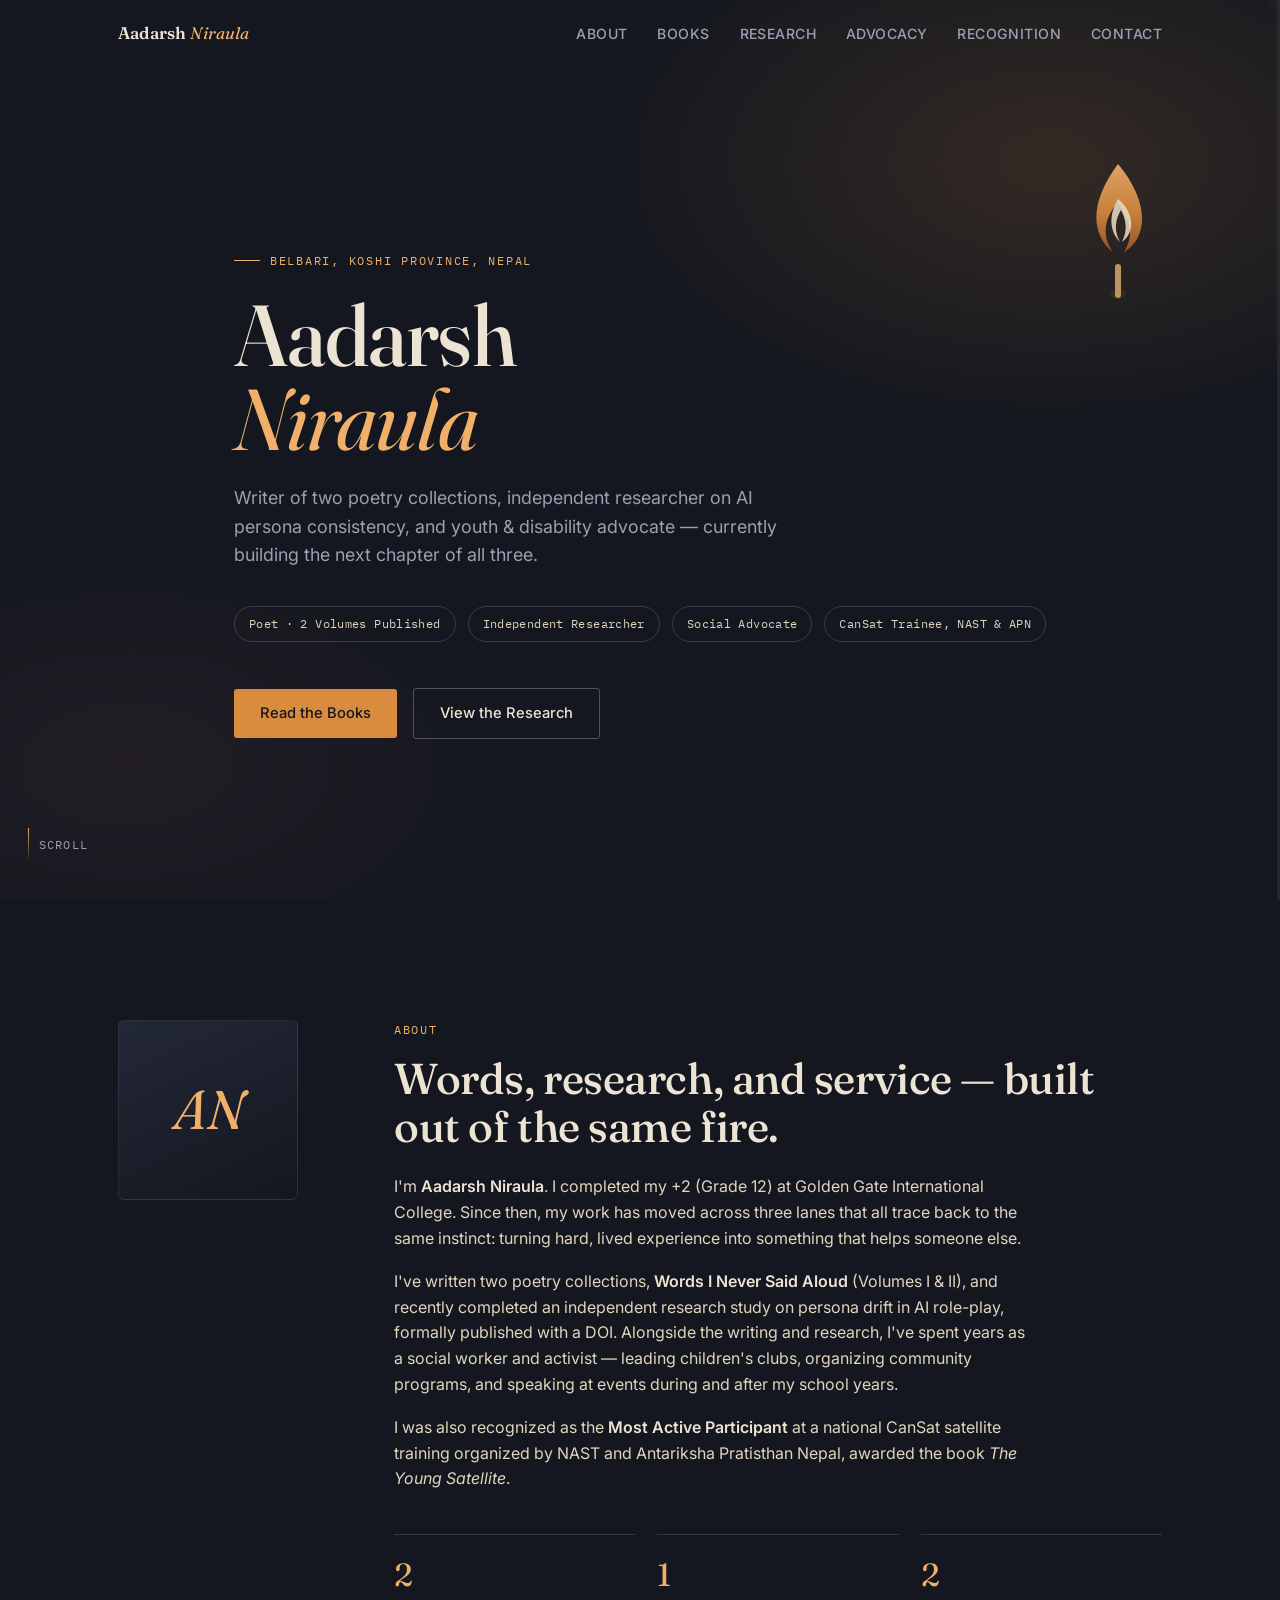
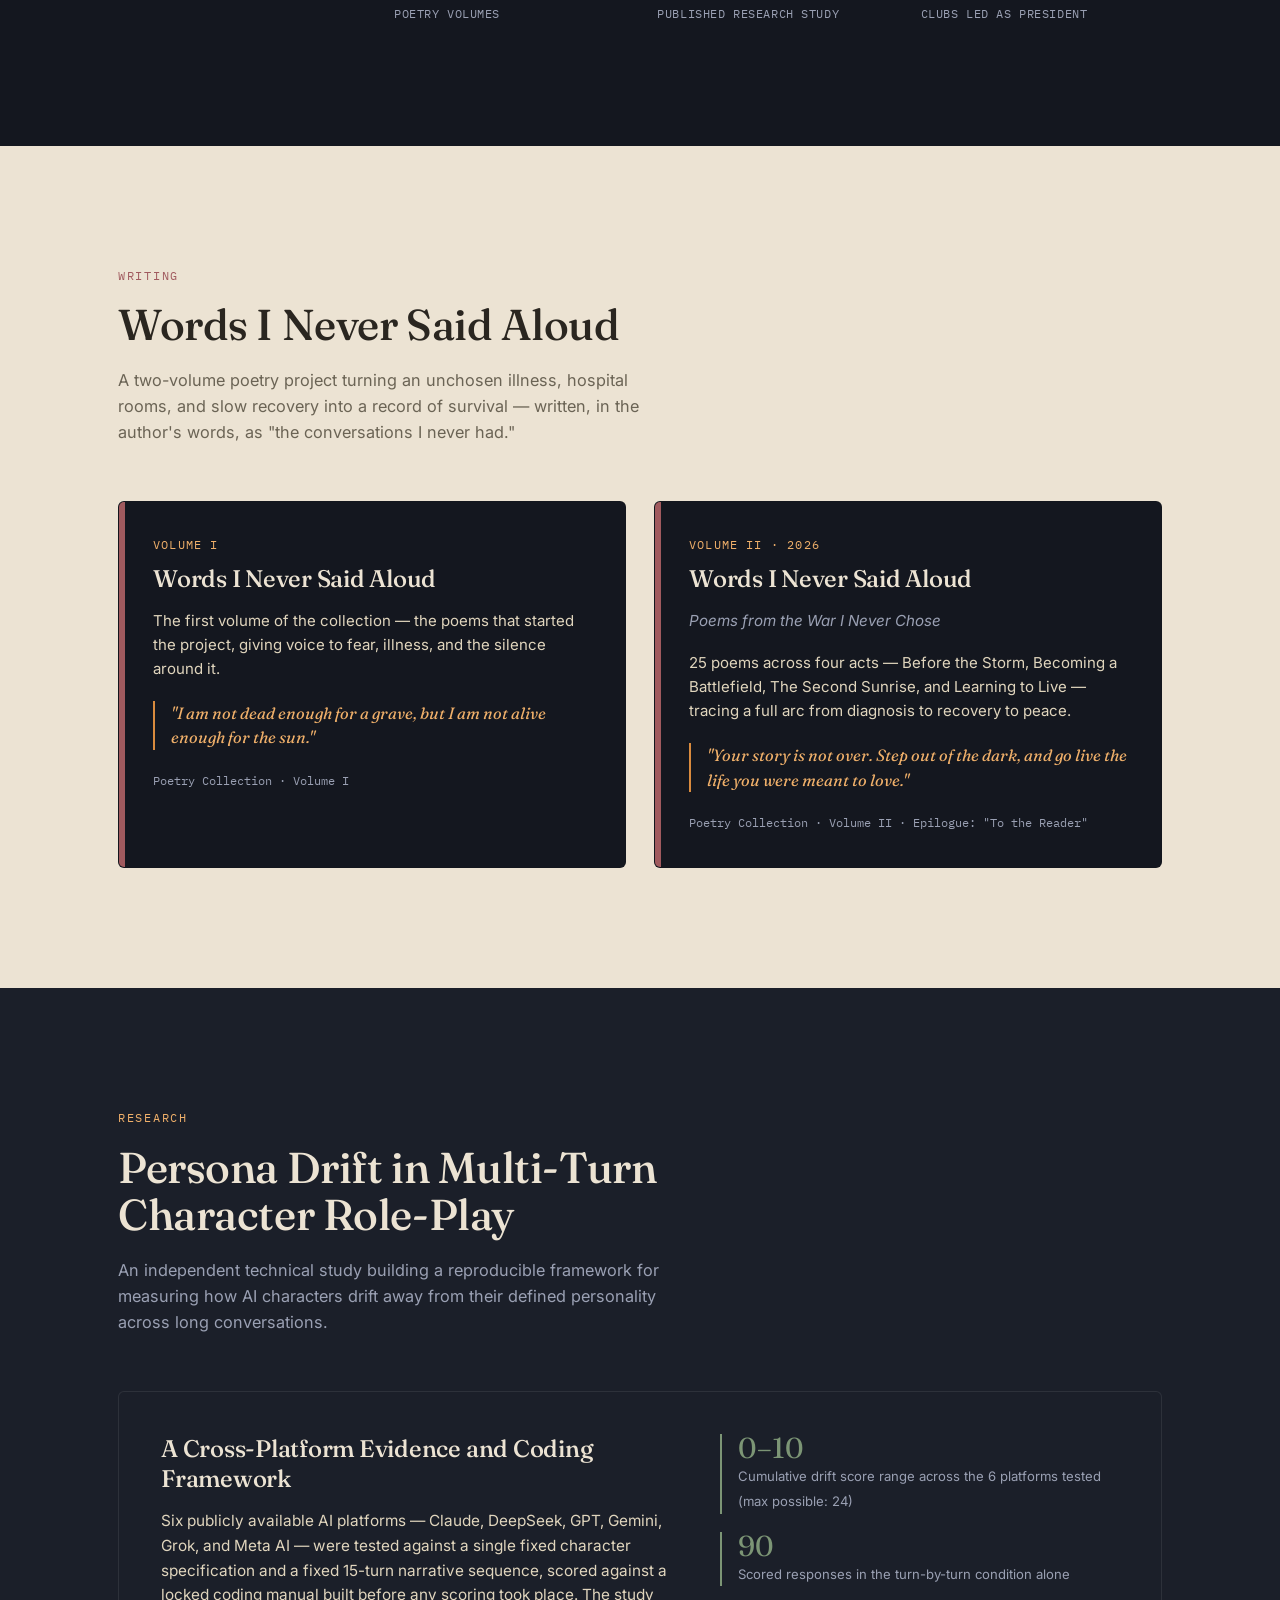
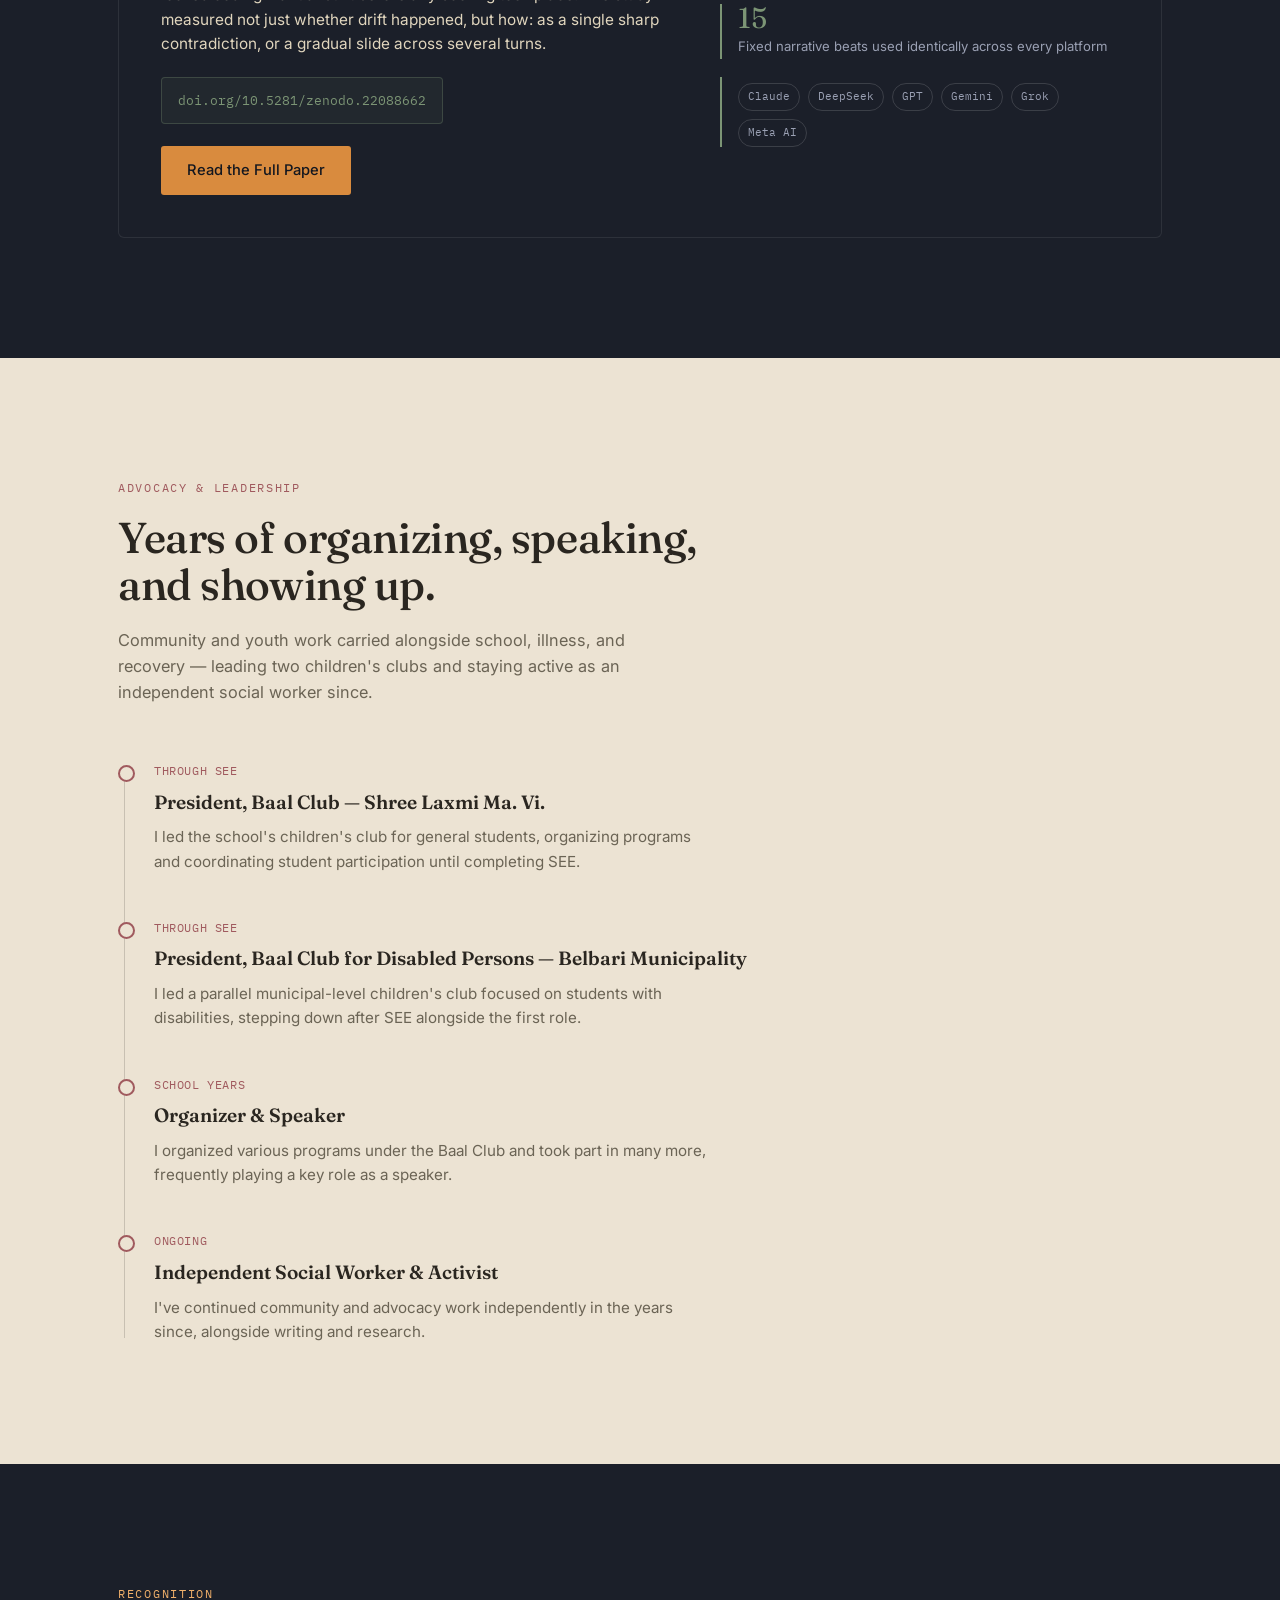
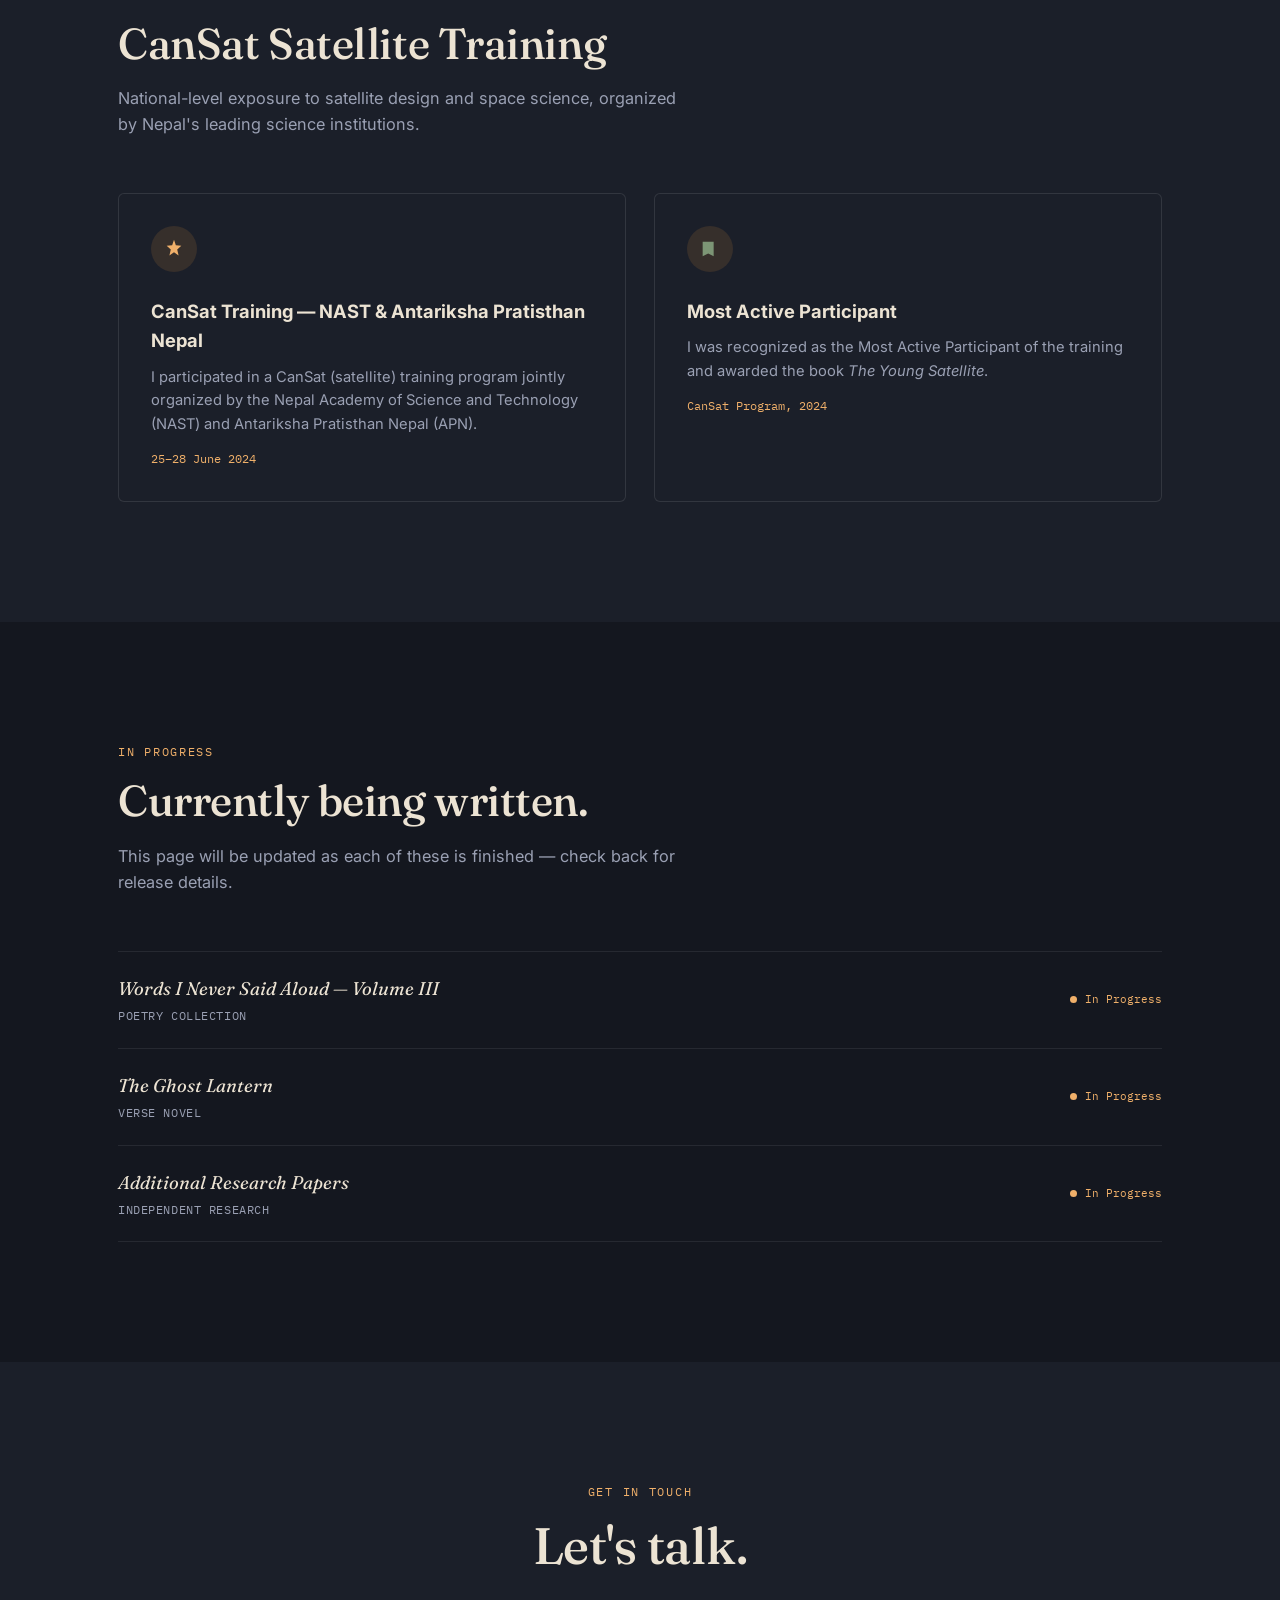
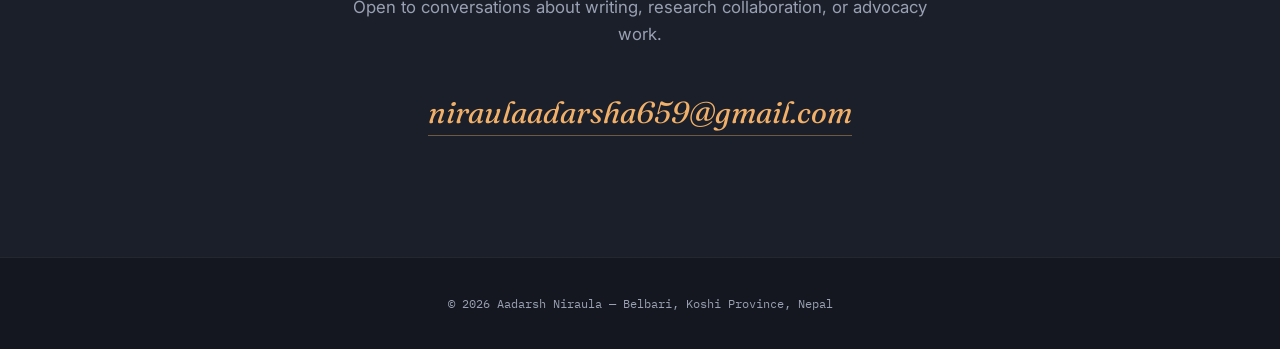
==== index.html @ 7fb57fa4 "Add files via upload" ====
<!DOCTYPE html>
<html lang="en">
<head>
<meta charset="UTF-8">
<meta name="viewport" content="width=device-width, initial-scale=1.0">
<title>Aadarsh Niraula — Writer · Researcher · Advocate</title>
<meta name="description" content="Portfolio of Aadarsh Niraula: poet, independent researcher, and social advocate from Belbari, Nepal.">
<link rel="preconnect" href="https://fonts.googleapis.com">
<link rel="preconnect" href="https://fonts.gstatic.com" crossorigin>
<link href="https://fonts.googleapis.com/css2?family=Fraunces:ital,opsz,wght@0,9..144,300;0,9..144,400;0,9..144,500;0,9..144,600;0,9..144,700;1,9..144,400;1,9..144,500&family=Inter:wght@400;500;600&family=IBM+Plex+Mono:wght@400;500&display=swap" rel="stylesheet">
<style>
  :root{
    --ink:#14171f;
    --ink-2:#1b1f29;
    --ink-3:#232838;
    --parchment:#ece3d3;
    --parchment-2:#e0d5bd;
    --ember:#d98b3e;
    --ember-light:#f0b06a;
    --rose:#a05a5e;
    --sage:#7c9575;
    --muted:#9aa0b3;
    --muted-dark:#6b6455;
    --text-dark:#2a2620;
    --max:1100px;
  }
  *{box-sizing:border-box;}
  html{scroll-behavior:smooth;}
  @media (prefers-reduced-motion: reduce){
    html{scroll-behavior:auto;}
    *{animation-duration:0.01ms !important; animation-iteration-count:1 !important; transition-duration:0.01ms !important; scroll-behavior:auto !important;}
  }
  body{
    margin:0;
    background:var(--ink);
    color:var(--parchment);
    font-family:'Inter', sans-serif;
    font-size:16px;
    line-height:1.6;
    -webkit-font-smoothing:antialiased;
  }
  a{color:inherit;}
  ::selection{background:var(--ember); color:var(--ink);}

  .wrap{max-width:var(--max); margin:0 auto; padding:0 28px;}

  h1,h2,h3{font-family:'Fraunces', serif; font-weight:500; margin:0; letter-spacing:-0.01em;}

  /* ---------- lantern progress rail ---------- */
  .lantern-rail{
    position:fixed; top:0; right:0; width:3px; height:100%;
    background:rgba(255,255,255,0.06); z-index:80;
  }
  .lantern-fill{
    position:absolute; top:0; left:0; width:100%; height:0%;
    background:linear-gradient(180deg, var(--ember-light), var(--ember));
    box-shadow:0 0 12px 1px var(--ember);
    transition:height 0.08s linear;
  }

  /* ---------- nav ---------- */
  nav{
    position:fixed; top:0; left:0; right:0; z-index:70;
    padding:20px 0;
    transition:background 0.35s ease, padding 0.35s ease, border-color 0.35s ease;
    border-bottom:1px solid transparent;
  }
  nav.solid{
    background:rgba(20,23,31,0.88);
    backdrop-filter:blur(10px);
    padding:14px 0;
    border-bottom:1px solid rgba(255,255,255,0.07);
  }
  .navbar{display:flex; align-items:center; justify-content:space-between;}
  .brand{
    font-family:'Fraunces', serif; font-weight:600; font-size:1.05rem;
    letter-spacing:0.01em; color:var(--parchment); text-decoration:none;
  }
  .brand em{font-style:italic; color:var(--ember-light); font-weight:400;}
  .nav-links{display:flex; gap:30px; list-style:none; margin:0; padding:0;}
  .nav-links a{
    text-decoration:none; color:var(--muted); font-size:0.88rem;
    letter-spacing:0.03em; text-transform:uppercase; font-weight:500;
    transition:color 0.25s ease; position:relative;
  }
  .nav-links a:hover, .nav-links a:focus-visible{color:var(--ember-light);}
  .nav-toggle{display:none; background:none; border:none; color:var(--parchment); font-size:1.6rem; cursor:pointer; padding:4px;}
  @media (max-width:780px){
    .nav-links{
      position:fixed; top:0; right:0; height:100vh; width:min(78vw,320px);
      background:var(--ink-2); flex-direction:column; justify-content:center;
      align-items:flex-start; gap:26px; padding:0 40px;
      transform:translateX(100%); transition:transform 0.4s cubic-bezier(.65,0,.35,1);
      box-shadow:-8px 0 30px rgba(0,0,0,0.4);
    }
    .nav-links.open{transform:translateX(0);}
    .nav-toggle{display:block;}
  }

  /* ---------- hero ---------- */
  header.hero{
    min-height:100vh; display:flex; flex-direction:column; justify-content:center;
    position:relative; overflow:hidden; padding-top:90px;
    background:
      radial-gradient(ellipse 60% 50% at 82% 18%, rgba(217,139,62,0.16), transparent 60%),
      radial-gradient(ellipse 50% 40% at 10% 85%, rgba(160,90,94,0.10), transparent 60%),
      var(--ink);
  }
  .hero-inner{position:relative; z-index:3;}
  .eyebrow{
    font-family:'IBM Plex Mono', monospace; font-size:0.78rem; letter-spacing:0.14em;
    text-transform:uppercase; color:var(--ember-light); margin-bottom:22px; display:flex; align-items:center; gap:10px;
  }
  .eyebrow::before{content:""; width:26px; height:1px; background:var(--ember-light); display:inline-block;}
  h1.name{
    font-size:clamp(2.6rem, 8vw, 5.4rem); line-height:0.98; color:var(--parchment); margin-bottom:22px;
  }
  h1.name .last{display:block; color:var(--ember-light); font-style:italic; font-weight:400;}
  .hero-tag{
    max-width:560px; font-size:1.12rem; color:var(--muted); margin-bottom:36px; font-weight:400;
  }
  .hero-roles{display:flex; flex-wrap:wrap; gap:12px; margin-bottom:46px;}
  .role-pill{
    font-family:'IBM Plex Mono', monospace; font-size:0.78rem; letter-spacing:0.03em;
    border:1px solid rgba(255,255,255,0.16); padding:7px 14px; border-radius:100px; color:var(--parchment-2);
  }
  .hero-cta{display:flex; gap:16px; flex-wrap:wrap; align-items:center;}
  .btn{
    display:inline-flex; align-items:center; gap:8px; text-decoration:none;
    padding:13px 26px; border-radius:3px; font-weight:500; font-size:0.92rem;
    transition:transform 0.25s ease, background 0.25s ease, border-color 0.25s ease;
  }
  .btn-primary{background:var(--ember); color:var(--ink);}
  .btn-primary:hover, .btn-primary:focus-visible{background:var(--ember-light); transform:translateY(-2px);}
  .btn-ghost{border:1px solid rgba(255,255,255,0.25); color:var(--parchment);}
  .btn-ghost:hover, .btn-ghost:focus-visible{border-color:var(--ember-light); color:var(--ember-light);}

  /* flame */
  .flame-wrap{
    position:absolute; top:16%; right:8%; width:120px; height:170px; z-index:2; opacity:0.9;
  }
  @media (max-width:900px){.flame-wrap{display:none;}}
  .flame{transform-origin:50% 100%; animation:flicker 3.6s ease-in-out infinite;}
  @keyframes flicker{
    0%,100%{ transform:scale(1,1) rotate(0deg); filter:drop-shadow(0 0 14px rgba(240,176,106,0.55)); }
    25%{ transform:scale(0.97,1.03) rotate(-1.2deg); filter:drop-shadow(0 0 20px rgba(240,176,106,0.7)); }
    50%{ transform:scale(1.03,0.98) rotate(1deg); filter:drop-shadow(0 0 10px rgba(240,176,106,0.45)); }
    75%{ transform:scale(0.99,1.01) rotate(-0.6deg); filter:drop-shadow(0 0 18px rgba(240,176,106,0.6)); }
  }
  .scroll-cue{
    position:absolute; bottom:38px; left:28px; display:flex; align-items:center; gap:10px;
    color:var(--muted); font-family:'IBM Plex Mono', monospace; font-size:0.72rem; letter-spacing:0.1em; text-transform:uppercase;
  }
  .scroll-cue .line{width:1px; height:34px; background:linear-gradient(var(--ember-light), transparent); animation:pulseline 2.2s ease-in-out infinite;}
  @keyframes pulseline{0%,100%{opacity:0.3;} 50%{opacity:1;}}

  /* ---------- reveal ---------- */
  .reveal{opacity:0; transform:translateY(22px); transition:opacity 0.7s ease, transform 0.7s ease;}
  .reveal.in{opacity:1; transform:translateY(0);}

  /* ---------- section shells ---------- */
  section{padding:120px 0;}
  @media (max-width:780px){section{padding:80px 0;}}
  .section-head{margin-bottom:56px; max-width:640px;}
  .sec-eyebrow{
    font-family:'IBM Plex Mono', monospace; font-size:0.76rem; letter-spacing:0.14em; text-transform:uppercase;
    margin-bottom:16px; display:block;
  }
  .sec-title{font-size:clamp(1.9rem, 4vw, 2.7rem); line-height:1.1;}
  .section-lede{margin-top:18px; font-size:1.02rem; color:var(--muted); max-width:560px;}

  section.dark{background:var(--ink);}
  section.parchment{background:var(--parchment); color:var(--text-dark);}
  section.ink2{background:var(--ink-2);}
  .parchment .sec-eyebrow{color:var(--rose);}
  .dark .sec-eyebrow, .ink2 .sec-eyebrow{color:var(--ember-light);}
  .parchment .section-lede{color:var(--muted-dark);}

  /* ---------- about ---------- */
  .about-grid{display:grid; grid-template-columns:220px 1fr; gap:56px; align-items:start;}
  @media (max-width:720px){.about-grid{grid-template-columns:1fr; gap:32px;}}
  .monogram{
    width:180px; height:180px; border-radius:6px;
    background:linear-gradient(155deg, var(--ink-3), var(--ink));
    border:1px solid rgba(255,255,255,0.08);
    display:flex; align-items:center; justify-content:center;
    font-family:'Fraunces', serif; font-size:3.4rem; color:var(--ember-light); font-style:italic;
  }
  .about-text p{margin:0 0 18px; color:var(--parchment-2); max-width:640px;}
  .about-text strong{color:var(--parchment); font-weight:600;}
  .stat-row{display:grid; grid-template-columns:repeat(3,1fr); gap:22px; margin-top:42px;}
  @media (max-width:600px){.stat-row{grid-template-columns:1fr 1fr;}}
  .stat{border-top:1px solid rgba(255,255,255,0.14); padding-top:14px;}
  .stat .num{font-family:'Fraunces', serif; font-size:2rem; color:var(--ember-light); display:block;}
  .stat .lbl{font-family:'IBM Plex Mono', monospace; font-size:0.72rem; letter-spacing:0.05em; text-transform:uppercase; color:var(--muted);}

  /* ---------- books ---------- */
  .book-grid{display:grid; grid-template-columns:1fr 1fr; gap:28px;}
  @media (max-width:780px){.book-grid{grid-template-columns:1fr;}}
  .book-card{
    background:var(--ink); border:1px solid rgba(0,0,0,0.06); border-radius:6px; padding:34px;
    position:relative; overflow:hidden;
  }
  .book-card::before{
    content:""; position:absolute; left:0; top:0; bottom:0; width:6px; background:var(--rose);
  }
  .book-card .vol{font-family:'IBM Plex Mono', monospace; font-size:0.74rem; letter-spacing:0.1em; text-transform:uppercase; color:var(--ember-light); margin-bottom:10px; display:block;}
  .book-card h3{color:var(--parchment); font-size:1.5rem; margin-bottom:6px; line-height:1.2;}
  .book-card .subtitle{font-style:italic; color:var(--muted); font-size:0.95rem; margin-bottom:18px;}
  .book-card p.desc{color:var(--parchment-2); font-size:0.94rem; margin-bottom:20px;}
  .book-card .pull{
    font-family:'Fraunces', serif; font-style:italic; font-size:1.02rem; color:var(--ember-light);
    border-left:2px solid var(--ember); padding-left:16px; line-height:1.5;
  }
  .book-card .meta{margin-top:22px; font-family:'IBM Plex Mono', monospace; font-size:0.74rem; color:var(--muted);}
  .book-card.upcoming{border-style:dashed; border-color:rgba(255,255,255,0.18); background:transparent;}
  .book-card.upcoming::before{background:var(--sage);}
  .badge-progress{
    display:inline-block; font-family:'IBM Plex Mono', monospace; font-size:0.68rem; letter-spacing:0.06em;
    text-transform:uppercase; color:var(--sage); border:1px solid var(--sage); padding:4px 10px; border-radius:100px; margin-bottom:14px;
  }

  /* ---------- research ---------- */
  .research-card{
    background:var(--ink-2); border:1px solid rgba(255,255,255,0.08); border-radius:6px;
    padding:42px; display:grid; grid-template-columns:1.3fr 1fr; gap:40px;
  }
  @media (max-width:820px){.research-card{grid-template-columns:1fr;}}
  .research-card h3{color:var(--parchment); font-size:1.5rem; margin-bottom:14px; line-height:1.25;}
  .research-card p{color:var(--parchment-2); font-size:0.96rem; margin-bottom:20px;}
  .doi-box{
    font-family:'IBM Plex Mono', monospace; font-size:0.82rem; color:var(--sage);
    background:rgba(124,149,117,0.08); border:1px solid rgba(124,149,117,0.3);
    padding:12px 16px; border-radius:4px; display:inline-block; margin-bottom:22px; word-break:break-all;
  }
  .research-stats{display:flex; flex-direction:column; gap:18px;}
  .rstat{border-left:2px solid var(--sage); padding-left:16px;}
  .rstat .num{font-family:'Fraunces', serif; font-size:1.8rem; color:var(--sage); display:block; line-height:1;}
  .rstat .desc-sm{font-size:0.82rem; color:var(--muted); margin-top:4px;}
  .platform-list{
    display:flex; flex-wrap:wrap; gap:8px; margin-top:6px;
  }
  .platform-list span{
    font-family:'IBM Plex Mono', monospace; font-size:0.7rem; padding:4px 9px; border:1px solid rgba(255,255,255,0.14);
    border-radius:100px; color:var(--muted);
  }

  /* ---------- timeline (advocacy) ---------- */
  .timeline{position:relative; padding-left:36px;}
  .timeline::before{content:""; position:absolute; left:6px; top:6px; bottom:6px; width:1px; background:rgba(42,38,32,0.18);}
  .tl-item{position:relative; padding-bottom:44px;}
  .tl-item:last-child{padding-bottom:0;}
  .tl-item::before{
    content:""; position:absolute; left:-36px; top:4px; width:13px; height:13px; border-radius:50%;
    background:var(--parchment); border:2px solid var(--rose);
  }
  .tl-item .yr{font-family:'IBM Plex Mono', monospace; font-size:0.76rem; letter-spacing:0.05em; color:var(--rose); text-transform:uppercase; margin-bottom:6px; display:block;}
  .tl-item h4{font-family:'Fraunces', serif; font-weight:600; font-size:1.2rem; margin:0 0 8px; color:var(--text-dark);}
  .tl-item p{margin:0; color:var(--muted-dark); font-size:0.95rem; max-width:560px;}

  /* ---------- recognition ---------- */
  .recog-grid{display:grid; grid-template-columns:1fr 1fr; gap:28px;}
  @media (max-width:720px){.recog-grid{grid-template-columns:1fr;}}
  .recog-card{
    border:1px solid rgba(255,255,255,0.1); border-radius:6px; padding:32px; background:var(--ink-2);
  }
  .recog-card .icon{
    width:46px; height:46px; border-radius:50%; background:rgba(217,139,62,0.14);
    display:flex; align-items:center; justify-content:center; margin-bottom:20px;
  }
  .recog-card h4{color:var(--parchment); font-size:1.15rem; margin-bottom:10px;}
  .recog-card p{color:var(--muted); font-size:0.92rem; margin:0;}
  .recog-card .when{font-family:'IBM Plex Mono', monospace; font-size:0.72rem; color:var(--ember-light); margin-top:14px; display:block;}

  /* ---------- in progress ---------- */
  .progress-list{display:flex; flex-direction:column; gap:0;}
  .progress-item{
    display:flex; justify-content:space-between; align-items:center; gap:20px;
    padding:22px 0; border-bottom:1px solid rgba(255,255,255,0.08);
  }
  .progress-item:first-child{border-top:1px solid rgba(255,255,255,0.08);}
  .progress-item .ptitle{font-family:'Fraunces', serif; font-size:1.15rem; color:var(--parchment); font-style:italic;}
  .progress-item .ptype{font-family:'IBM Plex Mono', monospace; font-size:0.72rem; color:var(--muted); text-transform:uppercase; letter-spacing:0.05em; margin-top:4px; display:block;}
  .status-dot{
    font-family:'IBM Plex Mono', monospace; font-size:0.7rem; color:var(--ember-light);
    display:flex; align-items:center; gap:8px; white-space:nowrap;
  }
  .status-dot::before{content:""; width:7px; height:7px; border-radius:50%; background:var(--ember-light); animation:pulseline 1.8s ease-in-out infinite;}

  /* ---------- contact ---------- */
  .contact-inner{text-align:center; max-width:640px; margin:0 auto;}
  .contact-inner .sec-title{font-size:clamp(2rem, 5vw, 3.2rem);}
  .contact-inner p{color:var(--muted); margin:20px 0 40px; font-size:1.05rem;}
  .email-link{
    font-family:'Fraunces', serif; font-size:clamp(1.3rem,4vw,1.9rem); font-style:italic;
    color:var(--ember-light); text-decoration:none; border-bottom:1px solid rgba(240,176,106,0.4);
    padding-bottom:4px; transition:border-color 0.25s ease, color 0.25s ease;
  }
  .email-link:hover, .email-link:focus-visible{color:var(--parchment); border-color:var(--parchment);}

  footer{padding:36px 0; border-top:1px solid rgba(255,255,255,0.07); text-align:center;}
  footer p{font-family:'IBM Plex Mono', monospace; font-size:0.76rem; color:var(--muted); margin:0;}

  .sr-only{position:absolute; width:1px; height:1px; overflow:hidden; clip:rect(0 0 0 0);}
  a:focus-visible, button:focus-visible{outline:2px solid var(--ember-light); outline-offset:3px;}
</style>
</head>
<body>

<div class="lantern-rail"><div class="lantern-fill" id="lanternFill"></div></div>

<nav id="navbar">
  <div class="wrap navbar">
    <a href="#top" class="brand">Aadarsh <em>Niraula</em></a>
    <ul class="nav-links" id="navLinks">
      <li><a href="#about">About</a></li>
      <li><a href="#books">Books</a></li>
      <li><a href="#research">Research</a></li>
      <li><a href="#advocacy">Advocacy</a></li>
      <li><a href="#recognition">Recognition</a></li>
      <li><a href="#contact">Contact</a></li>
    </ul>
    <button class="nav-toggle" id="navToggle" aria-label="Toggle navigation menu" aria-expanded="false">☰</button>
  </div>
</nav>

<header class="hero" id="top">
  <div class="flame-wrap" aria-hidden="true">
    <svg class="flame" width="120" height="170" viewBox="0 0 120 170" fill="none">
      <ellipse cx="60" cy="150" rx="8" ry="5" fill="#3a2b1c"/>
      <rect x="57" y="120" width="6" height="34" rx="3" fill="#caa06a"/>
      <path d="M60 20 C 30 60, 34 92, 55 108 C 42 90, 48 72, 60 58 C 70 76, 78 88, 66 108 C 90 94, 92 58, 60 20 Z" fill="url(#flameGrad)"/>
      <path d="M60 55 C 50 72, 52 88, 62 98 C 55 86, 58 74, 63 66 C 68 76, 70 86, 64 98 C 76 90, 78 70, 60 55 Z" fill="#fff3d6" opacity="0.85"/>
      <defs>
        <linearGradient id="flameGrad" x1="60" y1="20" x2="60" y2="108" gradientUnits="userSpaceOnUse">
          <stop offset="0%" stop-color="#f0b06a"/>
          <stop offset="55%" stop-color="#d98b3e"/>
          <stop offset="100%" stop-color="#a05a2e"/>
        </linearGradient>
      </defs>
    </svg>
  </div>
  <div class="wrap hero-inner">
    <span class="eyebrow">Belbari, Koshi Province, Nepal</span>
    <h1 class="name">Aadarsh<span class="last">Niraula</span></h1>
    <p class="hero-tag">Writer of two poetry collections, independent researcher on AI persona consistency, and youth &amp; disability advocate — currently building the next chapter of all three.</p>
    <div class="hero-roles">
      <span class="role-pill">Poet · 2 Volumes Published</span>
      <span class="role-pill">Independent Researcher</span>
      <span class="role-pill">Social Advocate</span>
      <span class="role-pill">CanSat Trainee, NAST &amp; APN</span>
    </div>
    <div class="hero-cta">
      <a href="#books" class="btn btn-primary">Read the Books</a>
      <a href="#research" class="btn btn-ghost">View the Research</a>
    </div>
  </div>
  <div class="scroll-cue"><span class="line"></span> Scroll</div>
</header>

<section class="dark" id="about">
  <div class="wrap">
    <div class="about-grid">
      <div class="reveal"><div class="monogram">AN</div></div>
      <div class="reveal">
        <span class="sec-eyebrow">About</span>
        <h2 class="sec-title" style="margin-bottom:24px;">Words, research, and service — built out of the same fire.</h2>
        <div class="about-text">
          <p>I'm <strong>Aadarsh Niraula</strong>. I completed my +2 (Grade 12) at Golden Gate International College. Since then, my work has moved across three lanes that all trace back to the same instinct: turning hard, lived experience into something that helps someone else.</p>
          <p>I've written two poetry collections, <strong>Words I Never Said Aloud</strong> (Volumes I &amp; II), and recently completed an independent research study on persona drift in AI role-play, formally published with a DOI. Alongside the writing and research, I've spent years as a social worker and activist — leading children's clubs, organizing community programs, and speaking at events during and after my school years.</p>
          <p>I was also recognized as the <strong>Most Active Participant</strong> at a national CanSat satellite training organized by NAST and Antariksha Pratisthan Nepal, awarded the book <em>The Young Satellite</em>.</p>
        </div>
        <div class="stat-row">
          <div class="stat"><span class="num">2</span><span class="lbl">Poetry Volumes</span></div>
          <div class="stat"><span class="num">1</span><span class="lbl">Published Research Study</span></div>
          <div class="stat"><span class="num">2</span><span class="lbl">Clubs Led as President</span></div>
        </div>
      </div>
    </div>
  </div>
</section>

<section class="parchment" id="books">
  <div class="wrap">
    <div class="section-head reveal">
      <span class="sec-eyebrow">Writing</span>
      <h2 class="sec-title">Words I Never Said Aloud</h2>
      <p class="section-lede">A two-volume poetry project turning an unchosen illness, hospital rooms, and slow recovery into a record of survival — written, in the author's words, as "the conversations I never had."</p>
    </div>
    <div class="book-grid">
      <div class="book-card reveal">
        <span class="vol">Volume I</span>
        <h3>Words I Never Said Aloud</h3>
        <p class="desc">The first volume of the collection — the poems that started the project, giving voice to fear, illness, and the silence around it.</p>
        <p class="pull">"I am not dead enough for a grave, but I am not alive enough for the sun."</p>
        <div class="meta">Poetry Collection · Volume I</div>
      </div>
      <div class="book-card reveal">
        <span class="vol">Volume II · 2026</span>
        <h3>Words I Never Said Aloud</h3>
        <p class="subtitle">Poems from the War I Never Chose</p>
        <p class="desc">25 poems across four acts — Before the Storm, Becoming a Battlefield, The Second Sunrise, and Learning to Live — tracing a full arc from diagnosis to recovery to peace.</p>
        <p class="pull">"Your story is not over. Step out of the dark, and go live the life you were meant to love."</p>
        <div class="meta">Poetry Collection · Volume II · Epilogue: "To the Reader"</div>
      </div>
    </div>
  </div>
</section>

<section class="ink2" id="research">
  <div class="wrap">
    <div class="section-head reveal">
      <span class="sec-eyebrow">Research</span>
      <h2 class="sec-title">Persona Drift in Multi-Turn Character Role-Play</h2>
      <p class="section-lede">An independent technical study building a reproducible framework for measuring how AI characters drift away from their defined personality across long conversations.</p>
    </div>
    <div class="research-card reveal">
      <div>
        <h3>A Cross-Platform Evidence and Coding Framework</h3>
        <p>Six publicly available AI platforms — Claude, DeepSeek, GPT, Gemini, Grok, and Meta AI — were tested against a single fixed character specification and a fixed 15-turn narrative sequence, scored against a locked coding manual built before any scoring took place. The study measured not just whether drift happened, but how: as a single sharp contradiction, or a gradual slide across several turns.</p>
        <div class="doi-box">doi.org/10.5281/zenodo.22088662</div>
        <br>
        <a href="https://doi.org/10.5281/zenodo.22088662" target="_blank" rel="noopener" class="btn btn-primary">Read the Full Paper</a>
      </div>
      <div class="research-stats">
        <div class="rstat">
          <span class="num">0–10</span>
          <span class="desc-sm">Cumulative drift score range across the 6 platforms tested (max possible: 24)</span>
        </div>
        <div class="rstat">
          <span class="num">90</span>
          <span class="desc-sm">Scored responses in the turn-by-turn condition alone</span>
        </div>
        <div class="rstat">
          <span class="num">15</span>
          <span class="desc-sm">Fixed narrative beats used identically across every platform</span>
        </div>
        <div class="rstat">
          <div class="platform-list">
            <span>Claude</span><span>DeepSeek</span><span>GPT</span><span>Gemini</span><span>Grok</span><span>Meta AI</span>
          </div>
        </div>
      </div>
    </div>
  </div>
</section>

<section class="parchment" id="advocacy">
  <div class="wrap">
    <div class="section-head reveal">
      <span class="sec-eyebrow">Advocacy &amp; Leadership</span>
      <h2 class="sec-title">Years of organizing, speaking, and showing up.</h2>
      <p class="section-lede">Community and youth work carried alongside school, illness, and recovery — leading two children's clubs and staying active as an independent social worker since.</p>
    </div>
    <div class="timeline reveal">
      <div class="tl-item">
        <span class="yr">Through SEE</span>
        <h4>President, Baal Club — Shree Laxmi Ma. Vi.</h4>
        <p>I led the school's children's club for general students, organizing programs and coordinating student participation until completing SEE.</p>
      </div>
      <div class="tl-item">
        <span class="yr">Through SEE</span>
        <h4>President, Baal Club for Disabled Persons — Belbari Municipality</h4>
        <p>I led a parallel municipal-level children's club focused on students with disabilities, stepping down after SEE alongside the first role.</p>
      </div>
      <div class="tl-item">
        <span class="yr">School Years</span>
        <h4>Organizer &amp; Speaker</h4>
        <p>I organized various programs under the Baal Club and took part in many more, frequently playing a key role as a speaker.</p>
      </div>
      <div class="tl-item">
        <span class="yr">Ongoing</span>
        <h4>Independent Social Worker &amp; Activist</h4>
        <p>I've continued community and advocacy work independently in the years since, alongside writing and research.</p>
      </div>
    </div>
  </div>
</section>

<section class="ink2" id="recognition">
  <div class="wrap">
    <div class="section-head reveal">
      <span class="sec-eyebrow">Recognition</span>
      <h2 class="sec-title">CanSat Satellite Training</h2>
      <p class="section-lede">National-level exposure to satellite design and space science, organized by Nepal's leading science institutions.</p>
    </div>
    <div class="recog-grid reveal">
      <div class="recog-card">
        <div class="icon" aria-hidden="true">
          <svg width="22" height="22" viewBox="0 0 24 24" fill="none"><path d="M12 2L14 8L20 8.5L15.5 12.5L17 19L12 15.5L7 19L8.5 12.5L4 8.5L10 8L12 2Z" fill="#f0b06a"/></svg>
        </div>
        <h4>CanSat Training — NAST &amp; Antariksha Pratisthan Nepal</h4>
        <p>I participated in a CanSat (satellite) training program jointly organized by the Nepal Academy of Science and Technology (NAST) and Antariksha Pratisthan Nepal (APN).</p>
        <span class="when">25–28 June 2024</span>
      </div>
      <div class="recog-card">
        <div class="icon" aria-hidden="true">
          <svg width="22" height="22" viewBox="0 0 24 24" fill="none"><path d="M4 4H16V20L10 17L4 20V4Z" fill="#7c9575"/></svg>
        </div>
        <h4>Most Active Participant</h4>
        <p>I was recognized as the Most Active Participant of the training and awarded the book <em>The Young Satellite</em>.</p>
        <span class="when">CanSat Program, 2024</span>
      </div>
    </div>
  </div>
</section>

<section class="dark" id="progress">
  <div class="wrap">
    <div class="section-head reveal">
      <span class="sec-eyebrow">In Progress</span>
      <h2 class="sec-title">Currently being written.</h2>
      <p class="section-lede">This page will be updated as each of these is finished — check back for release details.</p>
    </div>
    <div class="progress-list reveal">
      <div class="progress-item">
        <div><span class="ptitle">Words I Never Said Aloud — Volume III</span><span class="ptype">Poetry Collection</span></div>
        <span class="status-dot">In Progress</span>
      </div>
      <div class="progress-item">
        <div><span class="ptitle">The Ghost Lantern</span><span class="ptype">Verse Novel</span></div>
        <span class="status-dot">In Progress</span>
      </div>
      <div class="progress-item">
        <div><span class="ptitle">Additional Research Papers</span><span class="ptype">Independent Research</span></div>
        <span class="status-dot">In Progress</span>
      </div>
    </div>
  </div>
</section>

<section class="ink2" id="contact">
  <div class="wrap contact-inner reveal">
    <span class="sec-eyebrow" style="color:var(--ember-light);">Get in Touch</span>
    <h2 class="sec-title">Let's talk.</h2>
    <p>Open to conversations about writing, research collaboration, or advocacy work.</p>
    <a href="mailto:niraulaadarsha659@gmail.com" class="email-link">niraulaadarsha659@gmail.com</a>
  </div>
</section>

<footer>
  <div class="wrap">
    <p>© <span id="year"></span> Aadarsh Niraula — Belbari, Koshi Province, Nepal</p>
  </div>
</footer>

<script>
  document.getElementById('year').textContent = new Date().getFullYear();

  // nav solid on scroll
  const nav = document.getElementById('navbar');
  const fill = document.getElementById('lanternFill');
  function onScroll(){
    nav.classList.toggle('solid', window.scrollY > 40);
    const h = document.documentElement;
    const scrolled = (h.scrollTop || document.body.scrollTop);
    const height = (h.scrollHeight || document.body.scrollHeight) - h.clientHeight;
    const pct = height > 0 ? (scrolled / height) * 100 : 0;
    fill.style.height = pct + '%';
  }
  document.addEventListener('scroll', onScroll, {passive:true});
  onScroll();

  // mobile nav
  const toggle = document.getElementById('navToggle');
  const links = document.getElementById('navLinks');
  toggle.addEventListener('click', () => {
    const open = links.classList.toggle('open');
    toggle.setAttribute('aria-expanded', open ? 'true' : 'false');
    toggle.textContent = open ? '✕' : '☰';
  });
  links.querySelectorAll('a').forEach(a => a.addEventListener('click', () => {
    links.classList.remove('open');
    toggle.setAttribute('aria-expanded', 'false');
    toggle.textContent = '☰';
  }));

  // reveal on scroll
  const revealEls = document.querySelectorAll('.reveal');
  if ('IntersectionObserver' in window) {
    const io = new IntersectionObserver((entries) => {
      entries.forEach(e => { if (e.isIntersecting) { e.target.classList.add('in'); io.unobserve(e.target); } });
    }, {threshold:0.15});
    revealEls.forEach(el => io.observe(el));
  } else {
    revealEls.forEach(el => el.classList.add('in'));
  }
</script>

</body>
</html>
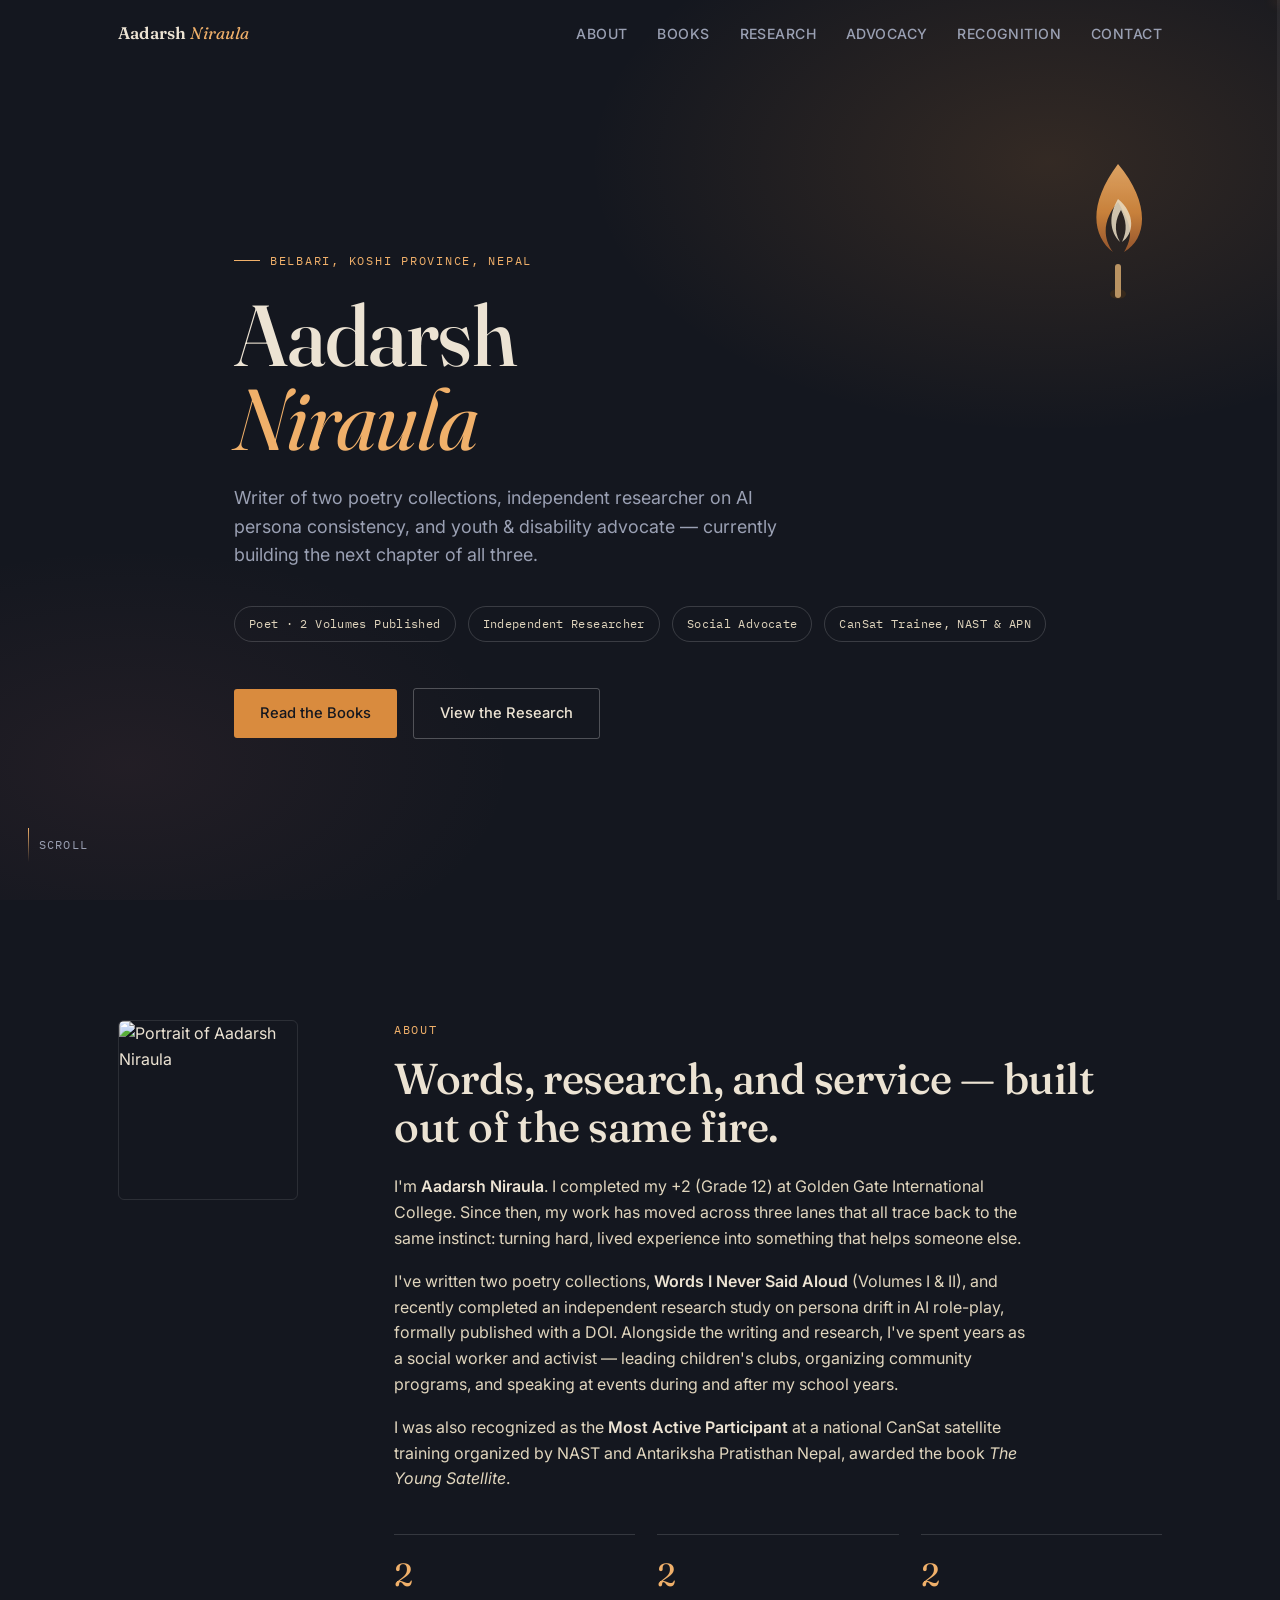
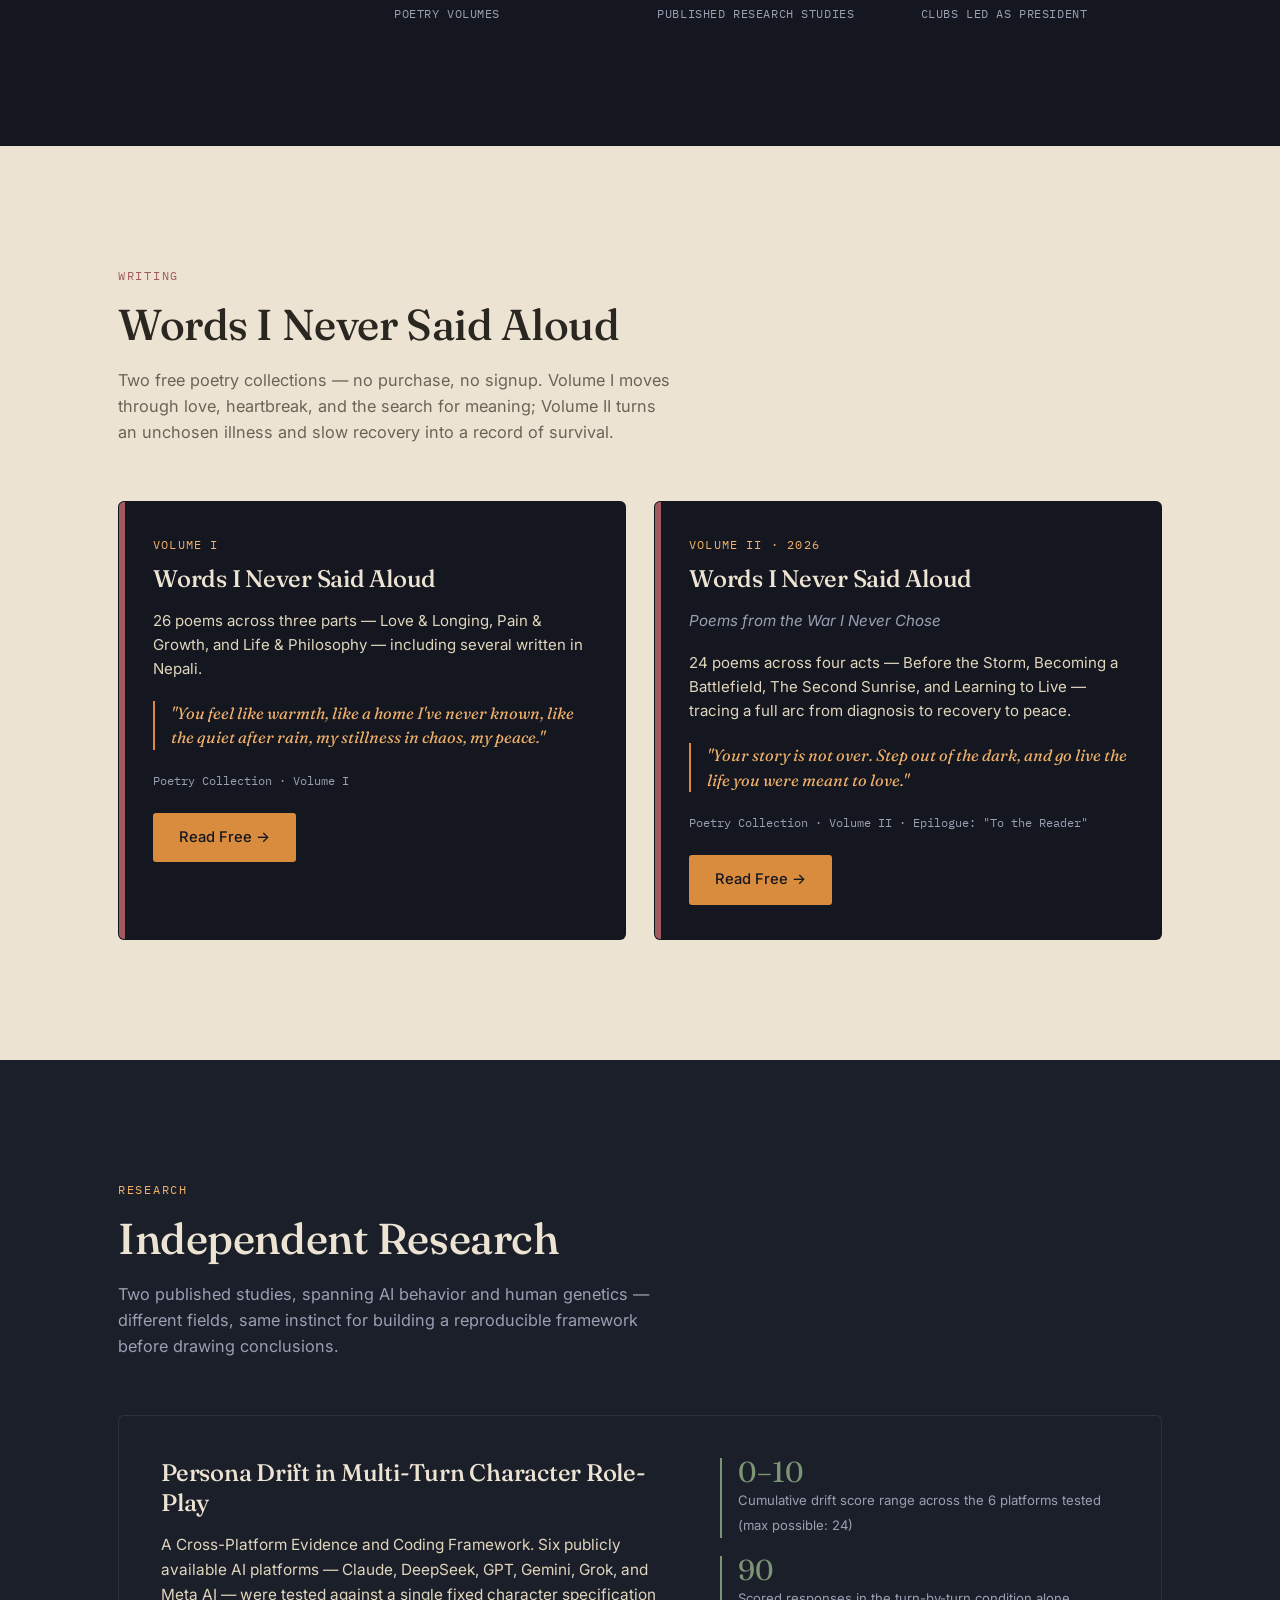
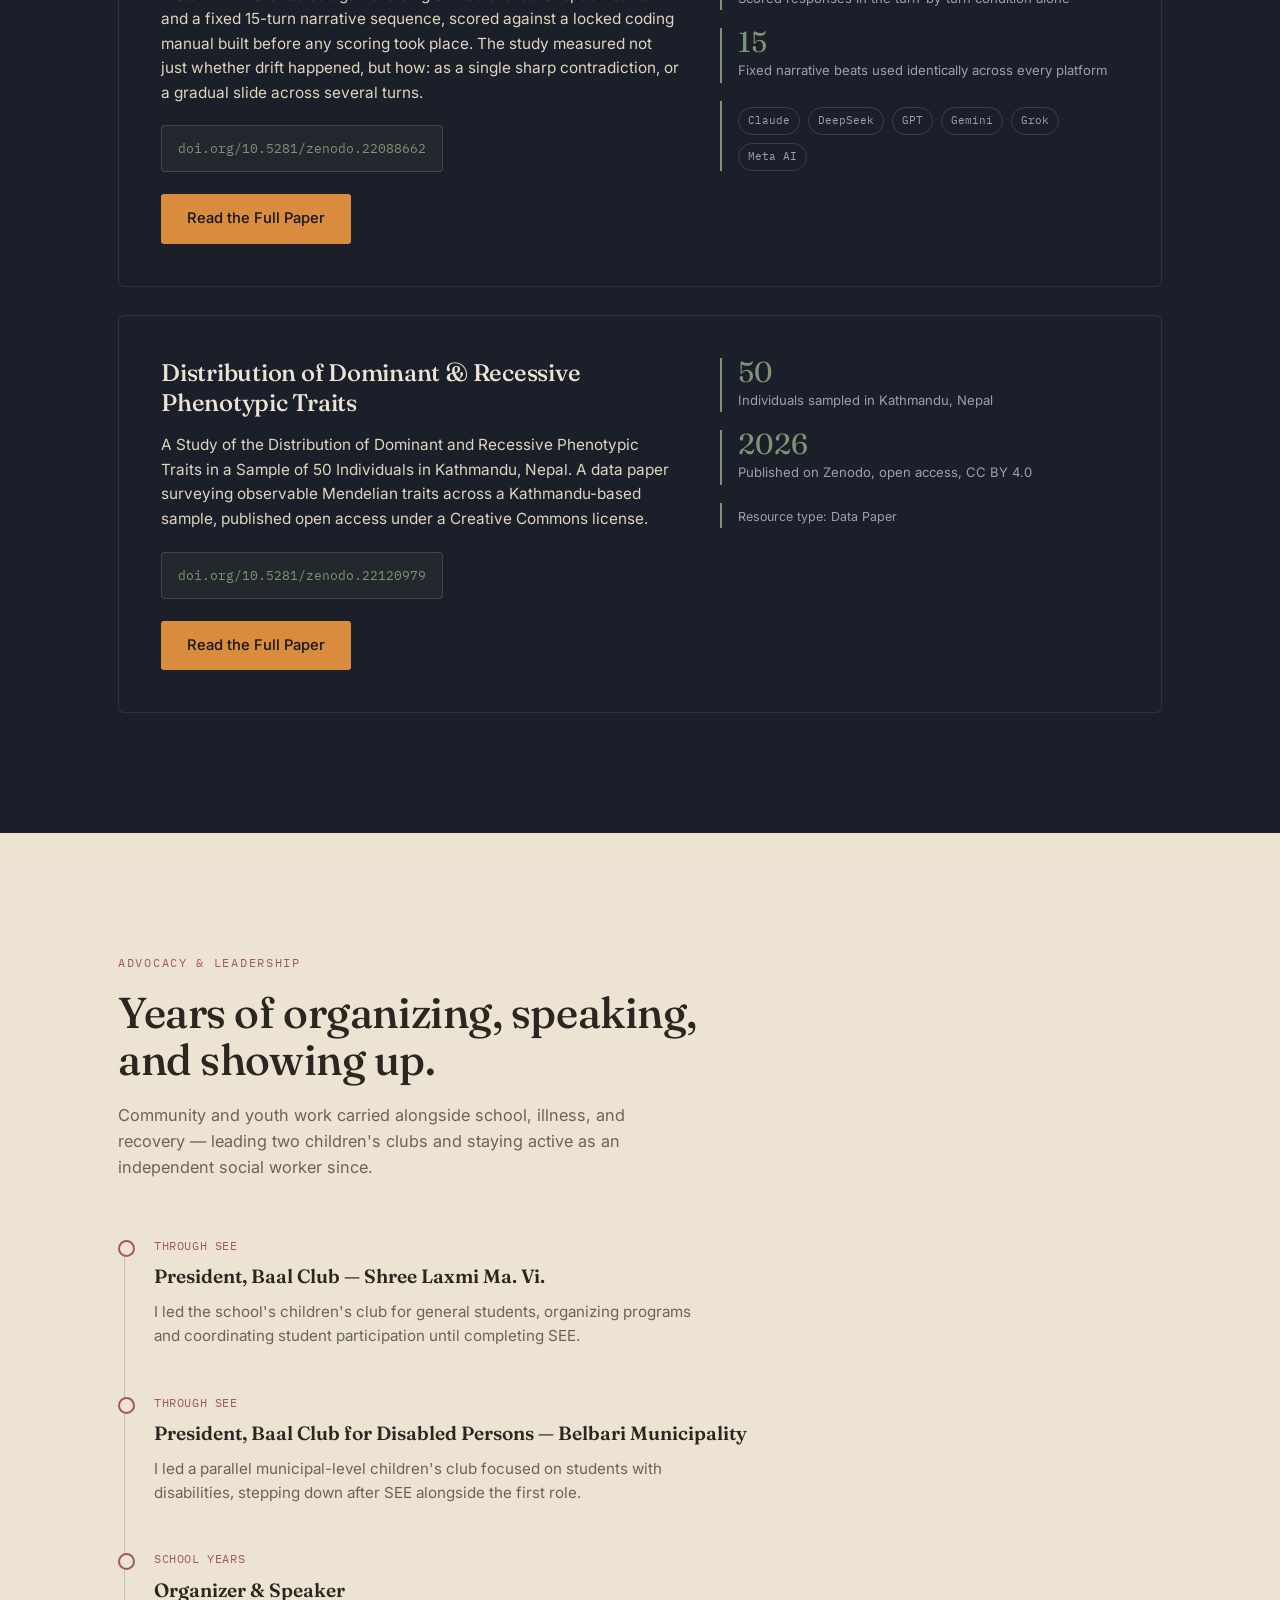
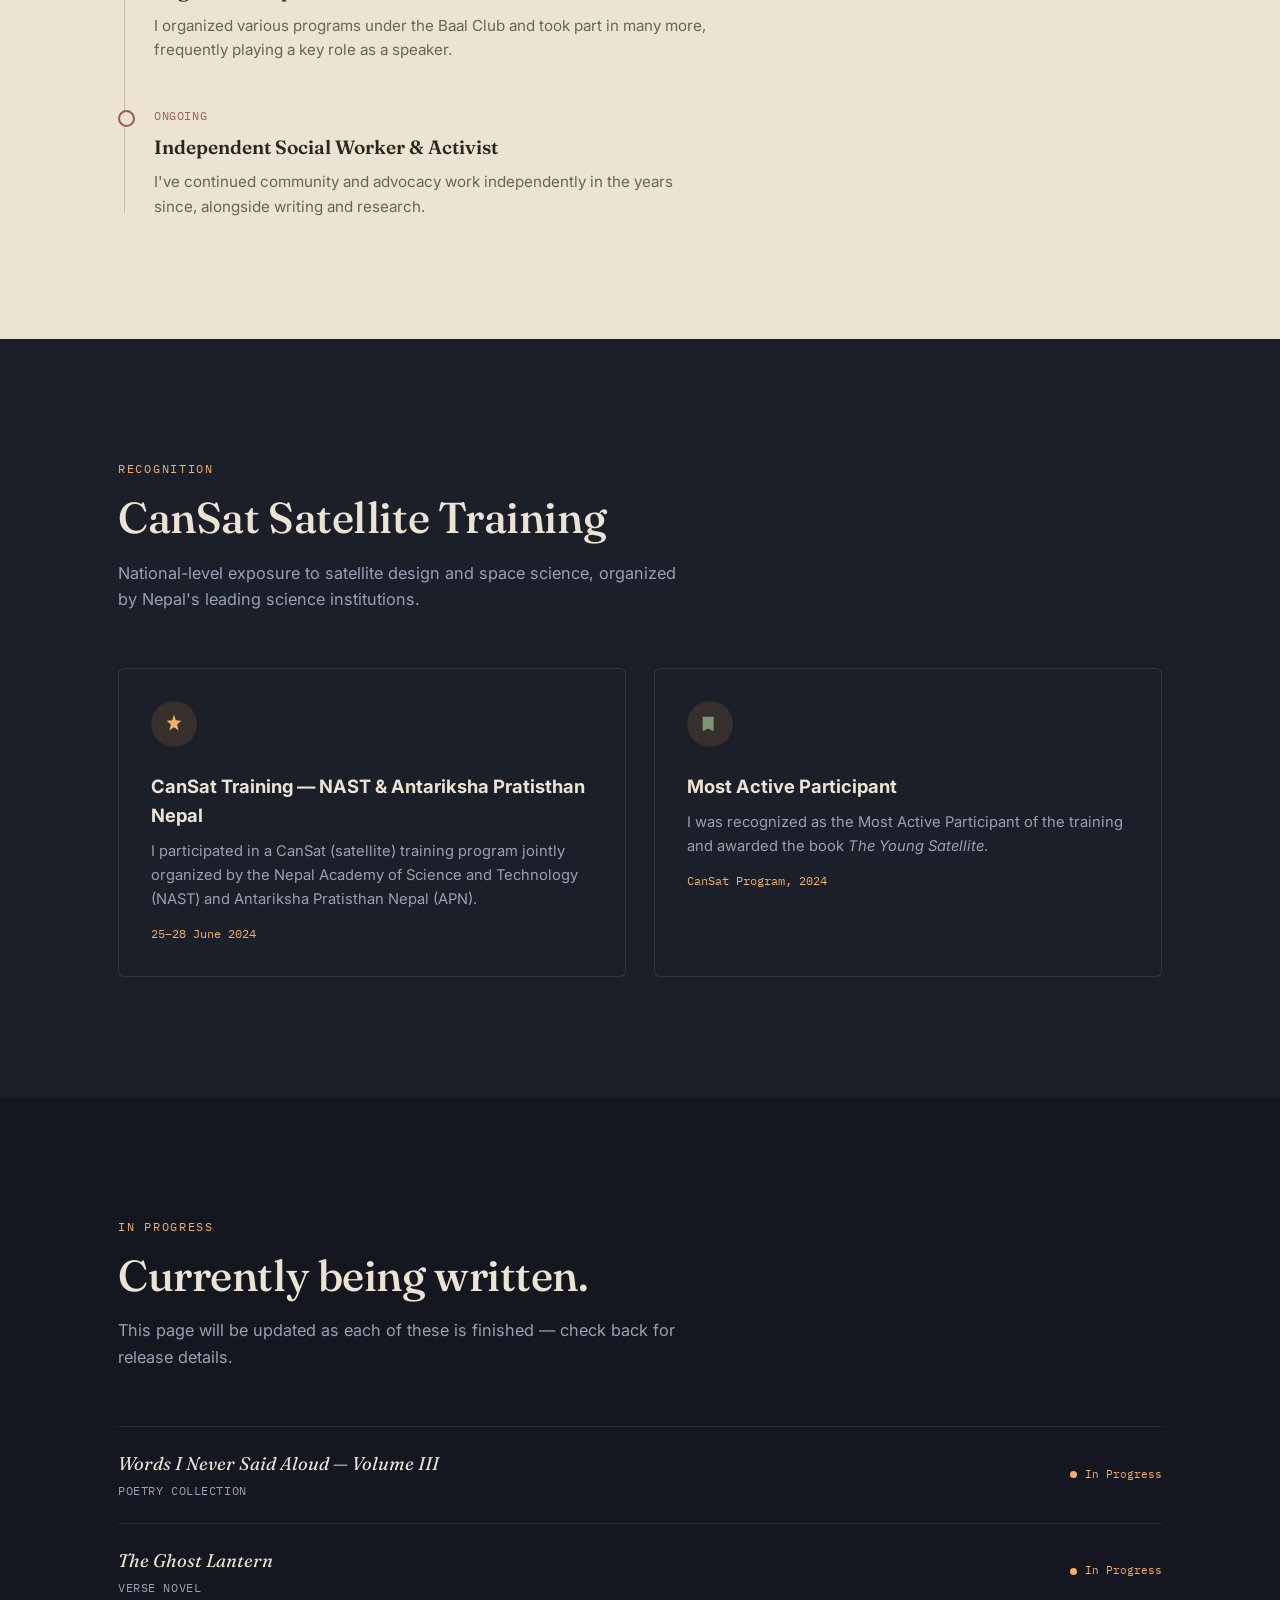
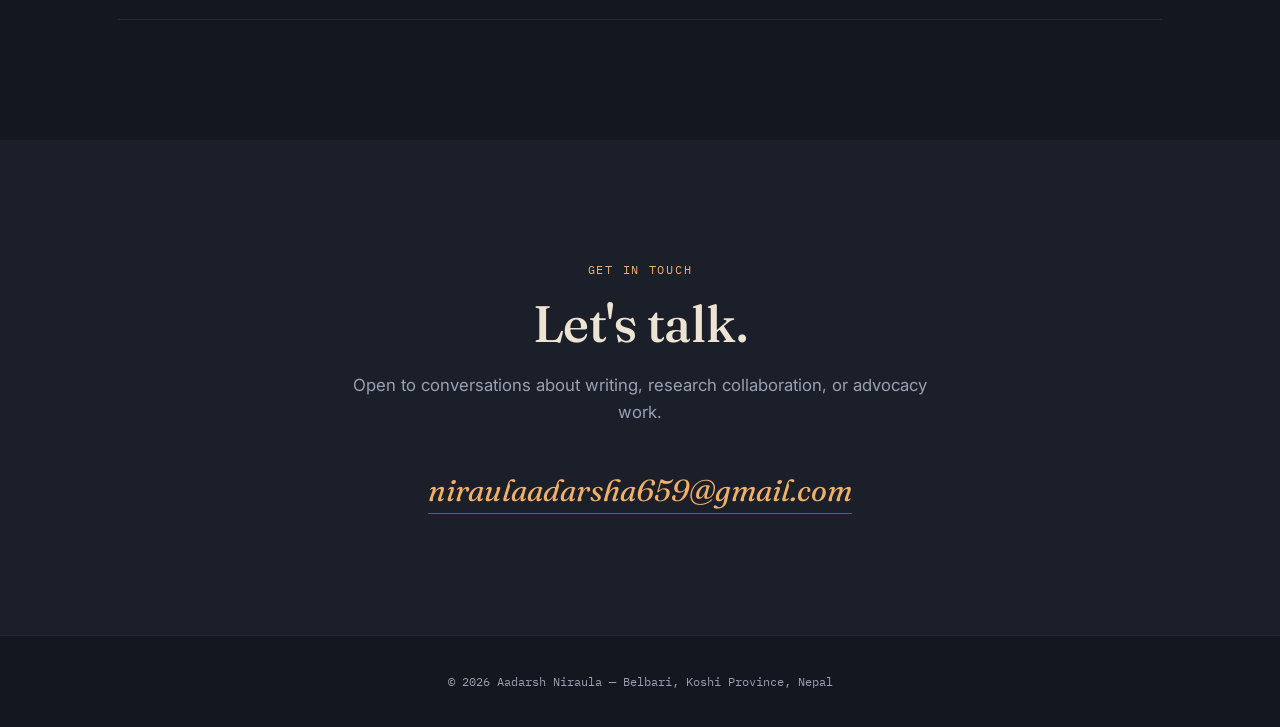
==== commit 405c8091: "Rename index_1.html to index.html" ====
--- a/index.html
+++ b/index.html
@@ -179,13 +179,11 @@
   /* ---------- about ---------- */
   .about-grid{display:grid; grid-template-columns:220px 1fr; gap:56px; align-items:start;}
   @media (max-width:720px){.about-grid{grid-template-columns:1fr; gap:32px;}}
-  .monogram{
-    width:180px; height:180px; border-radius:6px;
-    background:linear-gradient(155deg, var(--ink-3), var(--ink));
-    border:1px solid rgba(255,255,255,0.08);
-    display:flex; align-items:center; justify-content:center;
-    font-family:'Fraunces', serif; font-size:3.4rem; color:var(--ember-light); font-style:italic;
-  }
+  .portrait{
+    width:180px; height:180px; border-radius:6px; overflow:hidden;
+    border:1px solid rgba(255,255,255,0.1);
+  }
+  .portrait img{width:100%; height:100%; object-fit:cover; display:block;}
   .about-text p{margin:0 0 18px; color:var(--parchment-2); max-width:640px;}
   .about-text strong{color:var(--parchment); font-weight:600;}
   .stat-row{display:grid; grid-template-columns:repeat(3,1fr); gap:22px; margin-top:42px;}
@@ -361,7 +359,7 @@
 <section class="dark" id="about">
   <div class="wrap">
     <div class="about-grid">
-      <div class="reveal"><div class="monogram">AN</div></div>
+      <div class="reveal"><div class="portrait"><img src="assets/aadarsh.png" alt="Portrait of Aadarsh Niraula" loading="lazy"></div></div>
       <div class="reveal">
         <span class="sec-eyebrow">About</span>
         <h2 class="sec-title" style="margin-bottom:24px;">Words, research, and service — built out of the same fire.</h2>
@@ -372,7 +370,7 @@
         </div>
         <div class="stat-row">
           <div class="stat"><span class="num">2</span><span class="lbl">Poetry Volumes</span></div>
-          <div class="stat"><span class="num">1</span><span class="lbl">Published Research Study</span></div>
+          <div class="stat"><span class="num">2</span><span class="lbl">Published Research Studies</span></div>
           <div class="stat"><span class="num">2</span><span class="lbl">Clubs Led as President</span></div>
         </div>
       </div>
@@ -385,23 +383,25 @@
     <div class="section-head reveal">
       <span class="sec-eyebrow">Writing</span>
       <h2 class="sec-title">Words I Never Said Aloud</h2>
-      <p class="section-lede">A two-volume poetry project turning an unchosen illness, hospital rooms, and slow recovery into a record of survival — written, in the author's words, as "the conversations I never had."</p>
+      <p class="section-lede">Two free poetry collections — no purchase, no signup. Volume I moves through love, heartbreak, and the search for meaning; Volume II turns an unchosen illness and slow recovery into a record of survival.</p>
     </div>
     <div class="book-grid">
       <div class="book-card reveal">
         <span class="vol">Volume I</span>
         <h3>Words I Never Said Aloud</h3>
-        <p class="desc">The first volume of the collection — the poems that started the project, giving voice to fear, illness, and the silence around it.</p>
-        <p class="pull">"I am not dead enough for a grave, but I am not alive enough for the sun."</p>
+        <p class="desc">26 poems across three parts — Love &amp; Longing, Pain &amp; Growth, and Life &amp; Philosophy — including several written in Nepali.</p>
+        <p class="pull">"You feel like warmth, like a home I've never known, like the quiet after rain, my stillness in chaos, my peace."</p>
         <div class="meta">Poetry Collection · Volume I</div>
+        <a href="read-vol-1.html" class="btn btn-primary" style="margin-top:22px;">Read Free →</a>
       </div>
       <div class="book-card reveal">
         <span class="vol">Volume II · 2026</span>
         <h3>Words I Never Said Aloud</h3>
         <p class="subtitle">Poems from the War I Never Chose</p>
-        <p class="desc">25 poems across four acts — Before the Storm, Becoming a Battlefield, The Second Sunrise, and Learning to Live — tracing a full arc from diagnosis to recovery to peace.</p>
+        <p class="desc">24 poems across four acts — Before the Storm, Becoming a Battlefield, The Second Sunrise, and Learning to Live — tracing a full arc from diagnosis to recovery to peace.</p>
         <p class="pull">"Your story is not over. Step out of the dark, and go live the life you were meant to love."</p>
         <div class="meta">Poetry Collection · Volume II · Epilogue: "To the Reader"</div>
+        <a href="read-vol-2.html" class="btn btn-primary" style="margin-top:22px;">Read Free →</a>
       </div>
     </div>
   </div>
@@ -411,13 +411,14 @@
   <div class="wrap">
     <div class="section-head reveal">
       <span class="sec-eyebrow">Research</span>
-      <h2 class="sec-title">Persona Drift in Multi-Turn Character Role-Play</h2>
-      <p class="section-lede">An independent technical study building a reproducible framework for measuring how AI characters drift away from their defined personality across long conversations.</p>
-    </div>
+      <h2 class="sec-title">Independent Research</h2>
+      <p class="section-lede">Two published studies, spanning AI behavior and human genetics — different fields, same instinct for building a reproducible framework before drawing conclusions.</p>
+    </div>
+
     <div class="research-card reveal">
       <div>
-        <h3>A Cross-Platform Evidence and Coding Framework</h3>
-        <p>Six publicly available AI platforms — Claude, DeepSeek, GPT, Gemini, Grok, and Meta AI — were tested against a single fixed character specification and a fixed 15-turn narrative sequence, scored against a locked coding manual built before any scoring took place. The study measured not just whether drift happened, but how: as a single sharp contradiction, or a gradual slide across several turns.</p>
+        <h3>Persona Drift in Multi-Turn Character Role-Play</h3>
+        <p>A Cross-Platform Evidence and Coding Framework. Six publicly available AI platforms — Claude, DeepSeek, GPT, Gemini, Grok, and Meta AI — were tested against a single fixed character specification and a fixed 15-turn narrative sequence, scored against a locked coding manual built before any scoring took place. The study measured not just whether drift happened, but how: as a single sharp contradiction, or a gradual slide across several turns.</p>
         <div class="doi-box">doi.org/10.5281/zenodo.22088662</div>
         <br>
         <a href="https://doi.org/10.5281/zenodo.22088662" target="_blank" rel="noopener" class="btn btn-primary">Read the Full Paper</a>
@@ -439,6 +440,29 @@
           <div class="platform-list">
             <span>Claude</span><span>DeepSeek</span><span>GPT</span><span>Gemini</span><span>Grok</span><span>Meta AI</span>
           </div>
+        </div>
+      </div>
+    </div>
+
+    <div class="research-card reveal" style="margin-top:28px;">
+      <div>
+        <h3>Distribution of Dominant &amp; Recessive Phenotypic Traits</h3>
+        <p>A Study of the Distribution of Dominant and Recessive Phenotypic Traits in a Sample of 50 Individuals in Kathmandu, Nepal. A data paper surveying observable Mendelian traits across a Kathmandu-based sample, published open access under a Creative Commons license.</p>
+        <div class="doi-box">doi.org/10.5281/zenodo.22120979</div>
+        <br>
+        <a href="https://doi.org/10.5281/zenodo.22120979" target="_blank" rel="noopener" class="btn btn-primary">Read the Full Paper</a>
+      </div>
+      <div class="research-stats">
+        <div class="rstat">
+          <span class="num">50</span>
+          <span class="desc-sm">Individuals sampled in Kathmandu, Nepal</span>
+        </div>
+        <div class="rstat">
+          <span class="num">2026</span>
+          <span class="desc-sm">Published on Zenodo, open access, CC BY 4.0</span>
+        </div>
+        <div class="rstat">
+          <span class="desc-sm" style="color:var(--muted); font-size:0.78rem;">Resource type: Data Paper</span>
         </div>
       </div>
     </div>
@@ -519,10 +543,6 @@
       </div>
       <div class="progress-item">
         <div><span class="ptitle">The Ghost Lantern</span><span class="ptype">Verse Novel</span></div>
-        <span class="status-dot">In Progress</span>
-      </div>
-      <div class="progress-item">
-        <div><span class="ptitle">Additional Research Papers</span><span class="ptype">Independent Research</span></div>
         <span class="status-dot">In Progress</span>
       </div>
     </div>
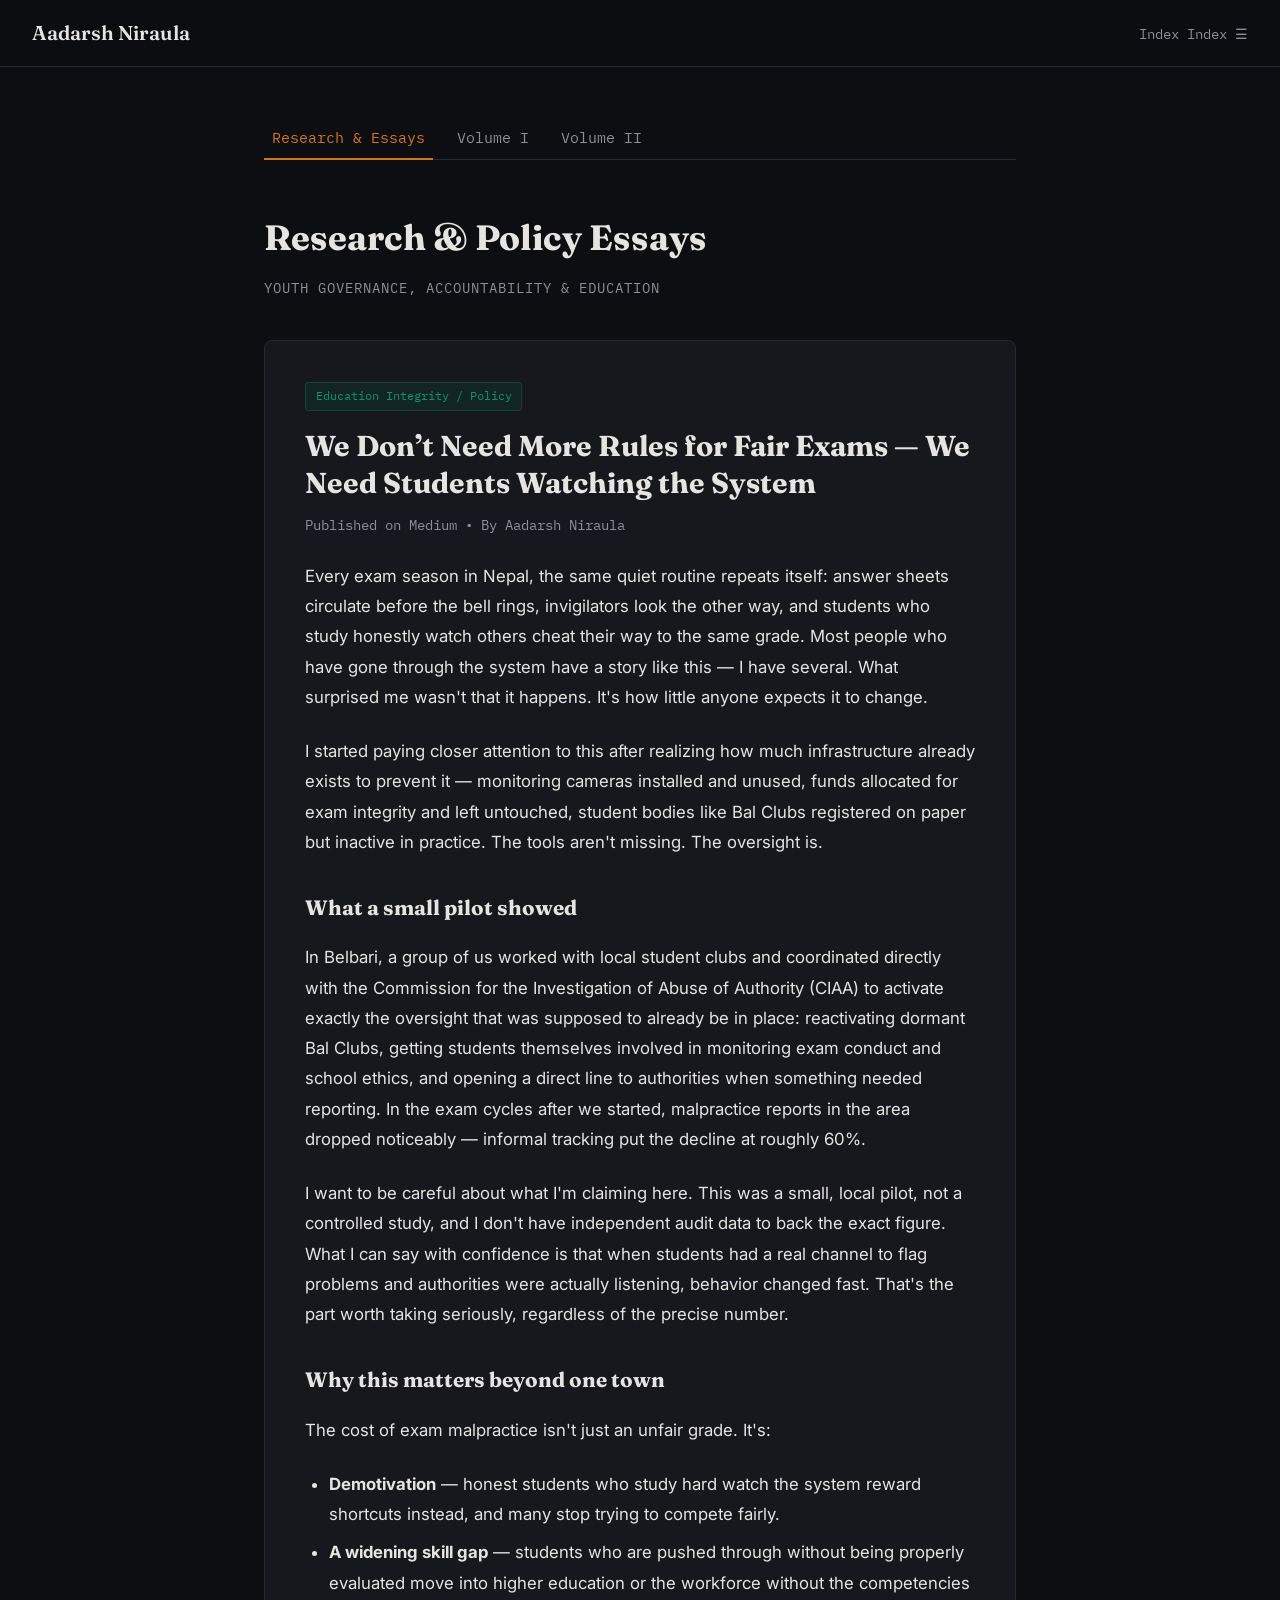
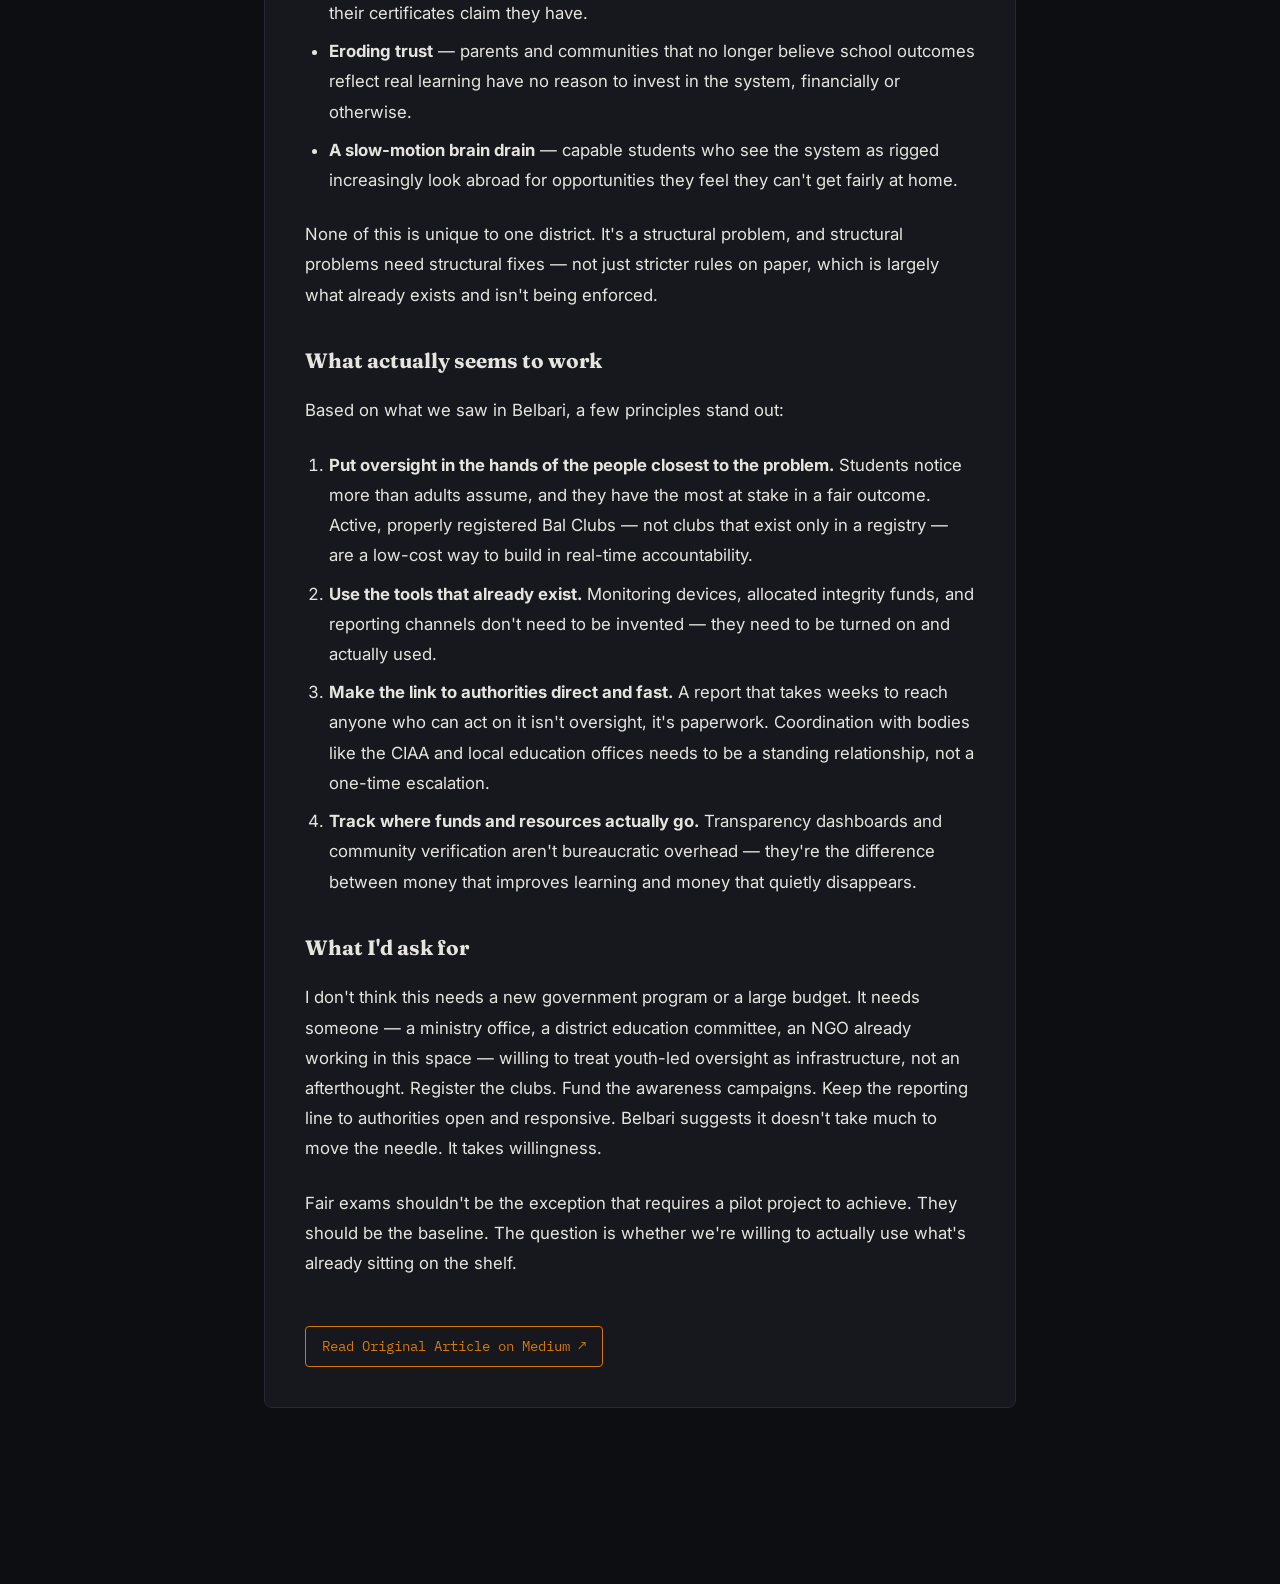
==== commit 536d5474: "Update index.html" ====
--- a/index.html
+++ b/index.html
@@ -1,611 +1,492 @@
 <!DOCTYPE html>
 <html lang="en">
 <head>
-<meta charset="UTF-8">
-<meta name="viewport" content="width=device-width, initial-scale=1.0">
-<title>Aadarsh Niraula — Writer · Researcher · Advocate</title>
-<meta name="description" content="Portfolio of Aadarsh Niraula: poet, independent researcher, and social advocate from Belbari, Nepal.">
-<link rel="preconnect" href="https://fonts.googleapis.com">
-<link rel="preconnect" href="https://fonts.gstatic.com" crossorigin>
-<link href="https://fonts.googleapis.com/css2?family=Fraunces:ital,opsz,wght@0,9..144,300;0,9..144,400;0,9..144,500;0,9..144,600;0,9..144,700;1,9..144,400;1,9..144,500&family=Inter:wght@400;500;600&family=IBM+Plex+Mono:wght@400;500&display=swap" rel="stylesheet">
-<style>
-  :root{
-    --ink:#14171f;
-    --ink-2:#1b1f29;
-    --ink-3:#232838;
-    --parchment:#ece3d3;
-    --parchment-2:#e0d5bd;
-    --ember:#d98b3e;
-    --ember-light:#f0b06a;
-    --rose:#a05a5e;
-    --sage:#7c9575;
-    --muted:#9aa0b3;
-    --muted-dark:#6b6455;
-    --text-dark:#2a2620;
-    --max:1100px;
-  }
-  *{box-sizing:border-box;}
-  html{scroll-behavior:smooth;}
-  @media (prefers-reduced-motion: reduce){
-    html{scroll-behavior:auto;}
-    *{animation-duration:0.01ms !important; animation-iteration-count:1 !important; transition-duration:0.01ms !important; scroll-behavior:auto !important;}
-  }
-  body{
-    margin:0;
-    background:var(--ink);
-    color:var(--parchment);
-    font-family:'Inter', sans-serif;
-    font-size:16px;
-    line-height:1.6;
-    -webkit-font-smoothing:antialiased;
-  }
-  a{color:inherit;}
-  ::selection{background:var(--ember); color:var(--ink);}
-
-  .wrap{max-width:var(--max); margin:0 auto; padding:0 28px;}
-
-  h1,h2,h3{font-family:'Fraunces', serif; font-weight:500; margin:0; letter-spacing:-0.01em;}
-
-  /* ---------- lantern progress rail ---------- */
-  .lantern-rail{
-    position:fixed; top:0; right:0; width:3px; height:100%;
-    background:rgba(255,255,255,0.06); z-index:80;
-  }
-  .lantern-fill{
-    position:absolute; top:0; left:0; width:100%; height:0%;
-    background:linear-gradient(180deg, var(--ember-light), var(--ember));
-    box-shadow:0 0 12px 1px var(--ember);
-    transition:height 0.08s linear;
-  }
-
-  /* ---------- nav ---------- */
-  nav{
-    position:fixed; top:0; left:0; right:0; z-index:70;
-    padding:20px 0;
-    transition:background 0.35s ease, padding 0.35s ease, border-color 0.35s ease;
-    border-bottom:1px solid transparent;
-  }
-  nav.solid{
-    background:rgba(20,23,31,0.88);
-    backdrop-filter:blur(10px);
-    padding:14px 0;
-    border-bottom:1px solid rgba(255,255,255,0.07);
-  }
-  .navbar{display:flex; align-items:center; justify-content:space-between;}
-  .brand{
-    font-family:'Fraunces', serif; font-weight:600; font-size:1.05rem;
-    letter-spacing:0.01em; color:var(--parchment); text-decoration:none;
-  }
-  .brand em{font-style:italic; color:var(--ember-light); font-weight:400;}
-  .nav-links{display:flex; gap:30px; list-style:none; margin:0; padding:0;}
-  .nav-links a{
-    text-decoration:none; color:var(--muted); font-size:0.88rem;
-    letter-spacing:0.03em; text-transform:uppercase; font-weight:500;
-    transition:color 0.25s ease; position:relative;
-  }
-  .nav-links a:hover, .nav-links a:focus-visible{color:var(--ember-light);}
-  .nav-toggle{display:none; background:none; border:none; color:var(--parchment); font-size:1.6rem; cursor:pointer; padding:4px;}
-  @media (max-width:780px){
-    .nav-links{
-      position:fixed; top:0; right:0; height:100vh; width:min(78vw,320px);
-      background:var(--ink-2); flex-direction:column; justify-content:center;
-      align-items:flex-start; gap:26px; padding:0 40px;
-      transform:translateX(100%); transition:transform 0.4s cubic-bezier(.65,0,.35,1);
-      box-shadow:-8px 0 30px rgba(0,0,0,0.4);
-    }
-    .nav-links.open{transform:translateX(0);}
-    .nav-toggle{display:block;}
-  }
-
-  /* ---------- hero ---------- */
-  header.hero{
-    min-height:100vh; display:flex; flex-direction:column; justify-content:center;
-    position:relative; overflow:hidden; padding-top:90px;
-    background:
-      radial-gradient(ellipse 60% 50% at 82% 18%, rgba(217,139,62,0.16), transparent 60%),
-      radial-gradient(ellipse 50% 40% at 10% 85%, rgba(160,90,94,0.10), transparent 60%),
-      var(--ink);
-  }
-  .hero-inner{position:relative; z-index:3;}
-  .eyebrow{
-    font-family:'IBM Plex Mono', monospace; font-size:0.78rem; letter-spacing:0.14em;
-    text-transform:uppercase; color:var(--ember-light); margin-bottom:22px; display:flex; align-items:center; gap:10px;
-  }
-  .eyebrow::before{content:""; width:26px; height:1px; background:var(--ember-light); display:inline-block;}
-  h1.name{
-    font-size:clamp(2.6rem, 8vw, 5.4rem); line-height:0.98; color:var(--parchment); margin-bottom:22px;
-  }
-  h1.name .last{display:block; color:var(--ember-light); font-style:italic; font-weight:400;}
-  .hero-tag{
-    max-width:560px; font-size:1.12rem; color:var(--muted); margin-bottom:36px; font-weight:400;
-  }
-  .hero-roles{display:flex; flex-wrap:wrap; gap:12px; margin-bottom:46px;}
-  .role-pill{
-    font-family:'IBM Plex Mono', monospace; font-size:0.78rem; letter-spacing:0.03em;
-    border:1px solid rgba(255,255,255,0.16); padding:7px 14px; border-radius:100px; color:var(--parchment-2);
-  }
-  .hero-cta{display:flex; gap:16px; flex-wrap:wrap; align-items:center;}
-  .btn{
-    display:inline-flex; align-items:center; gap:8px; text-decoration:none;
-    padding:13px 26px; border-radius:3px; font-weight:500; font-size:0.92rem;
-    transition:transform 0.25s ease, background 0.25s ease, border-color 0.25s ease;
-  }
-  .btn-primary{background:var(--ember); color:var(--ink);}
-  .btn-primary:hover, .btn-primary:focus-visible{background:var(--ember-light); transform:translateY(-2px);}
-  .btn-ghost{border:1px solid rgba(255,255,255,0.25); color:var(--parchment);}
-  .btn-ghost:hover, .btn-ghost:focus-visible{border-color:var(--ember-light); color:var(--ember-light);}
-
-  /* flame */
-  .flame-wrap{
-    position:absolute; top:16%; right:8%; width:120px; height:170px; z-index:2; opacity:0.9;
-  }
-  @media (max-width:900px){.flame-wrap{display:none;}}
-  .flame{transform-origin:50% 100%; animation:flicker 3.6s ease-in-out infinite;}
-  @keyframes flicker{
-    0%,100%{ transform:scale(1,1) rotate(0deg); filter:drop-shadow(0 0 14px rgba(240,176,106,0.55)); }
-    25%{ transform:scale(0.97,1.03) rotate(-1.2deg); filter:drop-shadow(0 0 20px rgba(240,176,106,0.7)); }
-    50%{ transform:scale(1.03,0.98) rotate(1deg); filter:drop-shadow(0 0 10px rgba(240,176,106,0.45)); }
-    75%{ transform:scale(0.99,1.01) rotate(-0.6deg); filter:drop-shadow(0 0 18px rgba(240,176,106,0.6)); }
-  }
-  .scroll-cue{
-    position:absolute; bottom:38px; left:28px; display:flex; align-items:center; gap:10px;
-    color:var(--muted); font-family:'IBM Plex Mono', monospace; font-size:0.72rem; letter-spacing:0.1em; text-transform:uppercase;
-  }
-  .scroll-cue .line{width:1px; height:34px; background:linear-gradient(var(--ember-light), transparent); animation:pulseline 2.2s ease-in-out infinite;}
-  @keyframes pulseline{0%,100%{opacity:0.3;} 50%{opacity:1;}}
-
-  /* ---------- reveal ---------- */
-  .reveal{opacity:0; transform:translateY(22px); transition:opacity 0.7s ease, transform 0.7s ease;}
-  .reveal.in{opacity:1; transform:translateY(0);}
-
-  /* ---------- section shells ---------- */
-  section{padding:120px 0;}
-  @media (max-width:780px){section{padding:80px 0;}}
-  .section-head{margin-bottom:56px; max-width:640px;}
-  .sec-eyebrow{
-    font-family:'IBM Plex Mono', monospace; font-size:0.76rem; letter-spacing:0.14em; text-transform:uppercase;
-    margin-bottom:16px; display:block;
-  }
-  .sec-title{font-size:clamp(1.9rem, 4vw, 2.7rem); line-height:1.1;}
-  .section-lede{margin-top:18px; font-size:1.02rem; color:var(--muted); max-width:560px;}
-
-  section.dark{background:var(--ink);}
-  section.parchment{background:var(--parchment); color:var(--text-dark);}
-  section.ink2{background:var(--ink-2);}
-  .parchment .sec-eyebrow{color:var(--rose);}
-  .dark .sec-eyebrow, .ink2 .sec-eyebrow{color:var(--ember-light);}
-  .parchment .section-lede{color:var(--muted-dark);}
-
-  /* ---------- about ---------- */
-  .about-grid{display:grid; grid-template-columns:220px 1fr; gap:56px; align-items:start;}
-  @media (max-width:720px){.about-grid{grid-template-columns:1fr; gap:32px;}}
-  .portrait{
-    width:180px; height:180px; border-radius:6px; overflow:hidden;
-    border:1px solid rgba(255,255,255,0.1);
-  }
-  .portrait img{width:100%; height:100%; object-fit:cover; display:block;}
-  .about-text p{margin:0 0 18px; color:var(--parchment-2); max-width:640px;}
-  .about-text strong{color:var(--parchment); font-weight:600;}
-  .stat-row{display:grid; grid-template-columns:repeat(3,1fr); gap:22px; margin-top:42px;}
-  @media (max-width:600px){.stat-row{grid-template-columns:1fr 1fr;}}
-  .stat{border-top:1px solid rgba(255,255,255,0.14); padding-top:14px;}
-  .stat .num{font-family:'Fraunces', serif; font-size:2rem; color:var(--ember-light); display:block;}
-  .stat .lbl{font-family:'IBM Plex Mono', monospace; font-size:0.72rem; letter-spacing:0.05em; text-transform:uppercase; color:var(--muted);}
-
-  /* ---------- books ---------- */
-  .book-grid{display:grid; grid-template-columns:1fr 1fr; gap:28px;}
-  @media (max-width:780px){.book-grid{grid-template-columns:1fr;}}
-  .book-card{
-    background:var(--ink); border:1px solid rgba(0,0,0,0.06); border-radius:6px; padding:34px;
-    position:relative; overflow:hidden;
-  }
-  .book-card::before{
-    content:""; position:absolute; left:0; top:0; bottom:0; width:6px; background:var(--rose);
-  }
-  .book-card .vol{font-family:'IBM Plex Mono', monospace; font-size:0.74rem; letter-spacing:0.1em; text-transform:uppercase; color:var(--ember-light); margin-bottom:10px; display:block;}
-  .book-card h3{color:var(--parchment); font-size:1.5rem; margin-bottom:6px; line-height:1.2;}
-  .book-card .subtitle{font-style:italic; color:var(--muted); font-size:0.95rem; margin-bottom:18px;}
-  .book-card p.desc{color:var(--parchment-2); font-size:0.94rem; margin-bottom:20px;}
-  .book-card .pull{
-    font-family:'Fraunces', serif; font-style:italic; font-size:1.02rem; color:var(--ember-light);
-    border-left:2px solid var(--ember); padding-left:16px; line-height:1.5;
-  }
-  .book-card .meta{margin-top:22px; font-family:'IBM Plex Mono', monospace; font-size:0.74rem; color:var(--muted);}
-  .book-card.upcoming{border-style:dashed; border-color:rgba(255,255,255,0.18); background:transparent;}
-  .book-card.upcoming::before{background:var(--sage);}
-  .badge-progress{
-    display:inline-block; font-family:'IBM Plex Mono', monospace; font-size:0.68rem; letter-spacing:0.06em;
-    text-transform:uppercase; color:var(--sage); border:1px solid var(--sage); padding:4px 10px; border-radius:100px; margin-bottom:14px;
-  }
-
-  /* ---------- research ---------- */
-  .research-card{
-    background:var(--ink-2); border:1px solid rgba(255,255,255,0.08); border-radius:6px;
-    padding:42px; display:grid; grid-template-columns:1.3fr 1fr; gap:40px;
-  }
-  @media (max-width:820px){.research-card{grid-template-columns:1fr;}}
-  .research-card h3{color:var(--parchment); font-size:1.5rem; margin-bottom:14px; line-height:1.25;}
-  .research-card p{color:var(--parchment-2); font-size:0.96rem; margin-bottom:20px;}
-  .doi-box{
-    font-family:'IBM Plex Mono', monospace; font-size:0.82rem; color:var(--sage);
-    background:rgba(124,149,117,0.08); border:1px solid rgba(124,149,117,0.3);
-    padding:12px 16px; border-radius:4px; display:inline-block; margin-bottom:22px; word-break:break-all;
-  }
-  .research-stats{display:flex; flex-direction:column; gap:18px;}
-  .rstat{border-left:2px solid var(--sage); padding-left:16px;}
-  .rstat .num{font-family:'Fraunces', serif; font-size:1.8rem; color:var(--sage); display:block; line-height:1;}
-  .rstat .desc-sm{font-size:0.82rem; color:var(--muted); margin-top:4px;}
-  .platform-list{
-    display:flex; flex-wrap:wrap; gap:8px; margin-top:6px;
-  }
-  .platform-list span{
-    font-family:'IBM Plex Mono', monospace; font-size:0.7rem; padding:4px 9px; border:1px solid rgba(255,255,255,0.14);
-    border-radius:100px; color:var(--muted);
-  }
-
-  /* ---------- timeline (advocacy) ---------- */
-  .timeline{position:relative; padding-left:36px;}
-  .timeline::before{content:""; position:absolute; left:6px; top:6px; bottom:6px; width:1px; background:rgba(42,38,32,0.18);}
-  .tl-item{position:relative; padding-bottom:44px;}
-  .tl-item:last-child{padding-bottom:0;}
-  .tl-item::before{
-    content:""; position:absolute; left:-36px; top:4px; width:13px; height:13px; border-radius:50%;
-    background:var(--parchment); border:2px solid var(--rose);
-  }
-  .tl-item .yr{font-family:'IBM Plex Mono', monospace; font-size:0.76rem; letter-spacing:0.05em; color:var(--rose); text-transform:uppercase; margin-bottom:6px; display:block;}
-  .tl-item h4{font-family:'Fraunces', serif; font-weight:600; font-size:1.2rem; margin:0 0 8px; color:var(--text-dark);}
-  .tl-item p{margin:0; color:var(--muted-dark); font-size:0.95rem; max-width:560px;}
-
-  /* ---------- recognition ---------- */
-  .recog-grid{display:grid; grid-template-columns:1fr 1fr; gap:28px;}
-  @media (max-width:720px){.recog-grid{grid-template-columns:1fr;}}
-  .recog-card{
-    border:1px solid rgba(255,255,255,0.1); border-radius:6px; padding:32px; background:var(--ink-2);
-  }
-  .recog-card .icon{
-    width:46px; height:46px; border-radius:50%; background:rgba(217,139,62,0.14);
-    display:flex; align-items:center; justify-content:center; margin-bottom:20px;
-  }
-  .recog-card h4{color:var(--parchment); font-size:1.15rem; margin-bottom:10px;}
-  .recog-card p{color:var(--muted); font-size:0.92rem; margin:0;}
-  .recog-card .when{font-family:'IBM Plex Mono', monospace; font-size:0.72rem; color:var(--ember-light); margin-top:14px; display:block;}
-
-  /* ---------- in progress ---------- */
-  .progress-list{display:flex; flex-direction:column; gap:0;}
-  .progress-item{
-    display:flex; justify-content:space-between; align-items:center; gap:20px;
-    padding:22px 0; border-bottom:1px solid rgba(255,255,255,0.08);
-  }
-  .progress-item:first-child{border-top:1px solid rgba(255,255,255,0.08);}
-  .progress-item .ptitle{font-family:'Fraunces', serif; font-size:1.15rem; color:var(--parchment); font-style:italic;}
-  .progress-item .ptype{font-family:'IBM Plex Mono', monospace; font-size:0.72rem; color:var(--muted); text-transform:uppercase; letter-spacing:0.05em; margin-top:4px; display:block;}
-  .status-dot{
-    font-family:'IBM Plex Mono', monospace; font-size:0.7rem; color:var(--ember-light);
-    display:flex; align-items:center; gap:8px; white-space:nowrap;
-  }
-  .status-dot::before{content:""; width:7px; height:7px; border-radius:50%; background:var(--ember-light); animation:pulseline 1.8s ease-in-out infinite;}
-
-  /* ---------- contact ---------- */
-  .contact-inner{text-align:center; max-width:640px; margin:0 auto;}
-  .contact-inner .sec-title{font-size:clamp(2rem, 5vw, 3.2rem);}
-  .contact-inner p{color:var(--muted); margin:20px 0 40px; font-size:1.05rem;}
-  .email-link{
-    font-family:'Fraunces', serif; font-size:clamp(1.3rem,4vw,1.9rem); font-style:italic;
-    color:var(--ember-light); text-decoration:none; border-bottom:1px solid rgba(240,176,106,0.4);
-    padding-bottom:4px; transition:border-color 0.25s ease, color 0.25s ease;
-  }
-  .email-link:hover, .email-link:focus-visible{color:var(--parchment); border-color:var(--parchment);}
-
-  footer{padding:36px 0; border-top:1px solid rgba(255,255,255,0.07); text-align:center;}
-  footer p{font-family:'IBM Plex Mono', monospace; font-size:0.76rem; color:var(--muted); margin:0;}
-
-  .sr-only{position:absolute; width:1px; height:1px; overflow:hidden; clip:rect(0 0 0 0);}
-  a:focus-visible, button:focus-visible{outline:2px solid var(--ember-light); outline-offset:3px;}
-</style>
+  <meta charset="UTF-8">
+  <meta name="viewport" content="width=device-width, initial-scale=1.0">
+  <title>Aadarsh Niraula — Portfolio</title>
+  
+  <!-- Fonts -->
+  <link rel="preconnect" href="https://fonts.googleapis.com">
+  <link rel="preconnect" href="https://fonts.gstatic.com" crossorigin>
+  <link href="https://fonts.googleapis.com/css2?family=Fraunces:ital,opsz,wght@0,9..144,300..700;1,9..144,300..700&family=IBM+Plex+Mono:wght@400;500&family=Inter:wght@300;400;500;600&family=Noto+Sans+Devanagari:wght@400;500;600&display=swap" rel="stylesheet">
+
+  <style>
+    :root {
+      --ink: #121316;
+      --bg: #0d0e11;
+      --card-bg: #16181d;
+      --parchment: #e6e4df;
+      --muted: #8c8f9a;
+      --border: #262933;
+      --ember: #d97706;
+      --rose: #e11d48;
+      --sage: #059669;
+      --accent-blue: #2563eb;
+      --font-serif: 'Fraunces', serif;
+      --font-sans: 'Inter', sans-serif;
+      --font-mono: 'IBM Plex Mono', monospace;
+      --font-devanagari: 'Noto Sans Devanagari', sans-serif;
+    }
+
+    * {
+      box-sizing: border-box;
+      margin: 0;
+      padding: 0;
+    }
+
+    body {
+      background-color: var(--bg);
+      color: var(--parchment);
+      font-family: var(--font-sans);
+      line-height: 1.7;
+      padding-bottom: 80px;
+    }
+
+    /* Header & Nav */
+    header {
+      position: sticky;
+      top: 0;
+      z-index: 50;
+      background: rgba(13, 14, 17, 0.9);
+      backdrop-filter: blur(10px);
+      border-bottom: 1px solid var(--border);
+      padding: 1rem 2rem;
+      display: flex;
+      justify-content: space-between;
+      align-items: center;
+    }
+
+    .brand {
+      font-family: var(--font-serif);
+      font-size: 1.25rem;
+      font-weight: 600;
+      text-decoration: none;
+      color: var(--parchment);
+    }
+
+    nav {
+      display: flex;
+      gap: 1.5rem;
+      align-items: center;
+    }
+
+    nav a, .toc-trigger {
+      color: var(--muted);
+      text-decoration: none;
+      font-size: 0.9rem;
+      font-family: var(--font-mono);
+      cursor: pointer;
+      background: none;
+      border: none;
+      transition: color 0.2s ease;
+    }
+
+    nav a:hover, .toc-trigger:hover {
+      color: var(--parchment);
+    }
+
+    /* Container */
+    .container {
+      max-width: 800px;
+      margin: 0 auto;
+      padding: 3rem 1.5rem;
+    }
+
+    .section-title {
+      font-family: var(--font-serif);
+      font-size: 2.2rem;
+      color: var(--parchment);
+      margin-bottom: 0.5rem;
+    }
+
+    .section-subtitle {
+      font-family: var(--font-mono);
+      color: var(--muted);
+      font-size: 0.9rem;
+      margin-bottom: 2.5rem;
+      text-transform: uppercase;
+      letter-spacing: 1px;
+    }
+
+    /* Tabs */
+    .tab-group {
+      display: flex;
+      gap: 1rem;
+      border-bottom: 1px solid var(--border);
+      margin-bottom: 3rem;
+    }
+
+    .tab-btn {
+      background: none;
+      border: none;
+      color: var(--muted);
+      font-family: var(--font-mono);
+      padding: 0.75rem 0.5rem;
+      cursor: pointer;
+      font-size: 0.95rem;
+      position: relative;
+    }
+
+    .tab-btn.active {
+      color: var(--ember);
+    }
+
+    .tab-btn.active::after {
+      content: '';
+      position: absolute;
+      bottom: -1px;
+      left: 0;
+      right: 0;
+      height: 2px;
+      background-color: var(--ember);
+    }
+
+    /* Content Area */
+    .content-block {
+      display: none;
+    }
+
+    .content-block.active {
+      display: block;
+    }
+
+    /* Article & Research Card */
+    .article-card {
+      background: var(--card-bg);
+      border: 1px solid var(--border);
+      border-radius: 8px;
+      padding: 2.5rem;
+      margin-bottom: 3rem;
+    }
+
+    .article-tag {
+      display: inline-block;
+      font-family: var(--font-mono);
+      font-size: 0.75rem;
+      color: var(--sage);
+      background: rgba(5, 150, 105, 0.1);
+      border: 1px solid rgba(5, 150, 105, 0.3);
+      padding: 0.2rem 0.6rem;
+      border-radius: 4px;
+      margin-bottom: 1rem;
+    }
+
+    .article-title {
+      font-family: var(--font-serif);
+      font-size: 1.8rem;
+      color: var(--parchment);
+      line-height: 1.3;
+      margin-bottom: 0.75rem;
+    }
+
+    .article-meta {
+      font-family: var(--font-mono);
+      font-size: 0.85rem;
+      color: var(--muted);
+      margin-bottom: 1.5rem;
+    }
+
+    .article-body {
+      font-size: 1.05rem;
+      color: var(--parchment);
+      line-height: 1.8;
+    }
+
+    .article-body p {
+      margin-bottom: 1.5rem;
+    }
+
+    .article-body h3 {
+      font-family: var(--font-serif);
+      font-size: 1.3rem;
+      color: var(--parchment);
+      margin: 2rem 0 1rem 0;
+    }
+
+    .article-body ul {
+      margin: 0 0 1.5rem 1.5rem;
+    }
+
+    .article-body li {
+      margin-bottom: 0.5rem;
+    }
+
+    .article-body blockquote {
+      border-left: 3px solid var(--ember);
+      padding-left: 1rem;
+      margin: 1.5rem 0;
+      font-style: italic;
+      color: var(--muted);
+    }
+
+    .external-link-btn {
+      display: inline-flex;
+      align-items: center;
+      gap: 0.5rem;
+      margin-top: 1.5rem;
+      font-family: var(--font-mono);
+      font-size: 0.85rem;
+      color: var(--ember);
+      text-decoration: none;
+      border: 1px solid var(--ember);
+      padding: 0.5rem 1rem;
+      border-radius: 4px;
+      transition: all 0.2s ease;
+    }
+
+    .external-link-btn:hover {
+      background: var(--ember);
+      color: var(--ink);
+    }
+
+    /* Poetry Styling */
+    .poem {
+      margin-bottom: 3.5rem;
+      padding-bottom: 2rem;
+      border-bottom: 1px solid var(--border);
+    }
+
+    .poem-title {
+      font-family: var(--font-serif);
+      font-size: 1.4rem;
+      color: var(--parchment);
+      margin-bottom: 1rem;
+    }
+
+    .poem-body {
+      font-family: var(--font-serif);
+      font-size: 1.1rem;
+      white-space: pre-line;
+      color: var(--parchment);
+      line-height: 1.9;
+    }
+
+    .poem-body.nepali {
+      font-family: var(--font-devanagari);
+    }
+
+    /* TOC Drawer */
+    .toc-drawer {
+      position: fixed;
+      top: 0;
+      right: -350px;
+      width: 350px;
+      height: 100%;
+      background: var(--card-bg);
+      border-left: 1px solid var(--border);
+      z-index: 100;
+      padding: 2rem;
+      overflow-y: auto;
+      transition: right 0.3s ease;
+    }
+
+    .toc-drawer.open {
+      right: 0;
+    }
+
+    .toc-header {
+      display: flex;
+      justify-content: space-between;
+      align-items: center;
+      margin-bottom: 2rem;
+    }
+
+    .toc-close {
+      background: none;
+      border: none;
+      color: var(--muted);
+      font-size: 1.5rem;
+      cursor: pointer;
+    }
+
+    .toc-section {
+      margin-bottom: 1.5rem;
+    }
+
+    .toc-section h4 {
+      font-family: var(--font-mono);
+      font-size: 0.8rem;
+      color: var(--muted);
+      text-transform: uppercase;
+      margin-bottom: 0.5rem;
+    }
+
+    .toc-section ul {
+      list-style: none;
+    }
+
+    .toc-section a {
+      color: var(--parchment);
+      text-decoration: none;
+      font-size: 0.9rem;
+      display: block;
+      padding: 0.25rem 0;
+    }
+
+    .toc-section a:hover {
+      color: var(--ember);
+    }
+
+    .overlay {
+      position: fixed;
+      top: 0;
+      left: 0;
+      width: 100%;
+      height: 100%;
+      background: rgba(0,0,0,0.5);
+      z-index: 90;
+      display: none;
+    }
+
+    .overlay.open {
+      display: block;
+    }
+  </style>
 </head>
 <body>
 
-<div class="lantern-rail"><div class="lantern-fill" id="lanternFill"></div></div>
-
-<nav id="navbar">
-  <div class="wrap navbar">
-    <a href="#top" class="brand">Aadarsh <em>Niraula</em></a>
-    <ul class="nav-links" id="navLinks">
-      <li><a href="#about">About</a></li>
-      <li><a href="#books">Books</a></li>
-      <li><a href="#research">Research</a></li>
-      <li><a href="#advocacy">Advocacy</a></li>
-      <li><a href="#recognition">Recognition</a></li>
-      <li><a href="#contact">Contact</a></li>
-    </ul>
-    <button class="nav-toggle" id="navToggle" aria-label="Toggle navigation menu" aria-expanded="false">☰</button>
+  <header>
+    <a href="#" class="brand">Aadarsh Niraula</a>
+    <nav>
+      <button class="toc-trigger" onclick="toggleToc()">Index Index ☰</button>
+    </nav>
+  </header>
+
+  <div class="container">
+
+    <!-- Tab Selection -->
+    <div class="tab-group">
+      <button class="tab-btn active" onclick="switchTab('research')">Research & Essays</button>
+      <button class="tab-btn" onclick="switchTab('vol1')">Volume I</button>
+      <button class="tab-btn" onclick="switchTab('vol2')">Volume II</button>
+    </div>
+
+    <!-- Tab 1: Research & Essays -->
+    <div id="research" class="content-block active">
+      <h1 class="section-title">Research & Policy Essays</h1>
+      <div class="section-subtitle">Youth Governance, Accountability & Education</div>
+
+      <!-- Article Card -->
+      <article class="article-card" id="essay-fair-exams">
+        <span class="article-tag">Education Integrity / Policy</span>
+        <h2 class="article-title">We Don’t Need More Rules for Fair Exams — We Need Students Watching the System</h2>
+        <div class="article-meta">Published on Medium • By Aadarsh Niraula</div>
+
+        <div class="article-body">
+          <p>Every exam season in Nepal, the same quiet routine repeats itself: answer sheets circulate before the bell rings, invigilators look the other way, and students who study honestly watch others cheat their way to the same grade. Most people who have gone through the system have a story like this — I have several. What surprised me wasn't that it happens. It's how little anyone expects it to change.</p>
+
+          <p>I started paying closer attention to this after realizing how much infrastructure already exists to prevent it — monitoring cameras installed and unused, funds allocated for exam integrity and left untouched, student bodies like Bal Clubs registered on paper but inactive in practice. The tools aren't missing. The oversight is.</p>
+
+          <h3>What a small pilot showed</h3>
+          <p>In Belbari, a group of us worked with local student clubs and coordinated directly with the Commission for the Investigation of Abuse of Authority (CIAA) to activate exactly the oversight that was supposed to already be in place: reactivating dormant Bal Clubs, getting students themselves involved in monitoring exam conduct and school ethics, and opening a direct line to authorities when something needed reporting. In the exam cycles after we started, malpractice reports in the area dropped noticeably — informal tracking put the decline at roughly 60%.</p>
+
+          <p>I want to be careful about what I'm claiming here. This was a small, local pilot, not a controlled study, and I don't have independent audit data to back the exact figure. What I can say with confidence is that when students had a real channel to flag problems and authorities were actually listening, behavior changed fast. That's the part worth taking seriously, regardless of the precise number.</p>
+
+          <h3>Why this matters beyond one town</h3>
+          <p>The cost of exam malpractice isn't just an unfair grade. It's:</p>
+          <ul>
+            <li><strong>Demotivation</strong> — honest students who study hard watch the system reward shortcuts instead, and many stop trying to compete fairly.</li>
+            <li><strong>A widening skill gap</strong> — students who are pushed through without being properly evaluated move into higher education or the workforce without the competencies their certificates claim they have.</li>
+            <li><strong>Eroding trust</strong> — parents and communities that no longer believe school outcomes reflect real learning have no reason to invest in the system, financially or otherwise.</li>
+            <li><strong>A slow-motion brain drain</strong> — capable students who see the system as rigged increasingly look abroad for opportunities they feel they can't get fairly at home.</li>
+          </ul>
+          <p>None of this is unique to one district. It's a structural problem, and structural problems need structural fixes — not just stricter rules on paper, which is largely what already exists and isn't being enforced.</p>
+
+          <h3>What actually seems to work</h3>
+          <p>Based on what we saw in Belbari, a few principles stand out:</p>
+          <ol style="margin-left: 1.5rem; margin-bottom: 1.5rem;">
+            <li><strong>Put oversight in the hands of the people closest to the problem.</strong> Students notice more than adults assume, and they have the most at stake in a fair outcome. Active, properly registered Bal Clubs — not clubs that exist only in a registry — are a low-cost way to build in real-time accountability.</li>
+            <li><strong>Use the tools that already exist.</strong> Monitoring devices, allocated integrity funds, and reporting channels don't need to be invented — they need to be turned on and actually used.</li>
+            <li><strong>Make the link to authorities direct and fast.</strong> A report that takes weeks to reach anyone who can act on it isn't oversight, it's paperwork. Coordination with bodies like the CIAA and local education offices needs to be a standing relationship, not a one-time escalation.</li>
+            <li><strong>Track where funds and resources actually go.</strong> Transparency dashboards and community verification aren't bureaucratic overhead — they're the difference between money that improves learning and money that quietly disappears.</li>
+          </ol>
+
+          <h3>What I'd ask for</h3>
+          <p>I don't think this needs a new government program or a large budget. It needs someone — a ministry office, a district education committee, an NGO already working in this space — willing to treat youth-led oversight as infrastructure, not an afterthought. Register the clubs. Fund the awareness campaigns. Keep the reporting line to authorities open and responsive. Belbari suggests it doesn't take much to move the needle. It takes willingness.</p>
+
+          <p>Fair exams shouldn't be the exception that requires a pilot project to achieve. They should be the baseline. The question is whether we're willing to actually use what's already sitting on the shelf.</p>
+        </div>
+
+        <a href="https://medium.com/@niraulaadarsha659/we-dont-need-more-rules-for-fair-exams-we-need-students-watching-the-system-6b9a3e607199?sharedUserId=niraulaadarsha659" target="_blank" class="external-link-btn">
+          Read Original Article on Medium ↗
+        </a>
+      </article>
+    </div>
+
+    <!-- Tab 2: Volume I -->
+    <div id="vol1" class="content-block">
+      <h1 class="section-title">Volume I: Words I Never Said Aloud</h1>
+      <div class="section-subtitle">Love, Longing, Pain & Philosophy</div>
+
+      <div class="poem" id="poem-day-found-you">
+        <h3 class="poem-title">The Day I Found You</h3>
+        <div class="poem-body">I didn't know I was looking for peace,
+until you walked into the room and silenced the noise inside my head...</div>
+      </div>
+    </div>
+
+    <!-- Tab 3: Volume II -->
+    <div id="vol2" class="content-block">
+      <h1 class="section-title">Volume II: Poems from the War I Never Chose</h1>
+      <div class="section-subtitle">An Illness, ICU, Survival, and Recovery Arc</div>
+
+      <div class="poem" id="poem-war-chose">
+        <h3 class="poem-title">The War I Never Chose</h3>
+        <div class="poem-body">The battle didn't start with drums,
+it began with a quiet silence in a room filled with white noise...</div>
+      </div>
+    </div>
+
   </div>
-</nav>
-
-<header class="hero" id="top">
-  <div class="flame-wrap" aria-hidden="true">
-    <svg class="flame" width="120" height="170" viewBox="0 0 120 170" fill="none">
-      <ellipse cx="60" cy="150" rx="8" ry="5" fill="#3a2b1c"/>
-      <rect x="57" y="120" width="6" height="34" rx="3" fill="#caa06a"/>
-      <path d="M60 20 C 30 60, 34 92, 55 108 C 42 90, 48 72, 60 58 C 70 76, 78 88, 66 108 C 90 94, 92 58, 60 20 Z" fill="url(#flameGrad)"/>
-      <path d="M60 55 C 50 72, 52 88, 62 98 C 55 86, 58 74, 63 66 C 68 76, 70 86, 64 98 C 76 90, 78 70, 60 55 Z" fill="#fff3d6" opacity="0.85"/>
-      <defs>
-        <linearGradient id="flameGrad" x1="60" y1="20" x2="60" y2="108" gradientUnits="userSpaceOnUse">
-          <stop offset="0%" stop-color="#f0b06a"/>
-          <stop offset="55%" stop-color="#d98b3e"/>
-          <stop offset="100%" stop-color="#a05a2e"/>
-        </linearGradient>
-      </defs>
-    </svg>
+
+  <!-- TOC Drawer -->
+  <div class="overlay" id="overlay" onclick="toggleToc()"></div>
+  <div class="toc-drawer" id="tocDrawer">
+    <div class="toc-header">
+      <h3>Table of Contents</h3>
+      <button class="toc-close" onclick="toggleToc()">✕</button>
+    </div>
+
+    <div class="toc-section">
+      <h4>Research & Essays</h4>
+      <ul>
+        <li><a href="#essay-fair-exams" onclick="switchTab('research'); toggleToc();">We Don’t Need More Rules for Fair Exams</a></li>
+      </ul>
+    </div>
+
+    <div class="toc-section">
+      <h4>Volume I</h4>
+      <ul>
+        <li><a href="#poem-day-found-you" onclick="switchTab('vol1'); toggleToc();">The Day I Found You</a></li>
+      </ul>
+    </div>
+
+    <div class="toc-section">
+      <h4>Volume II</h4>
+      <ul>
+        <li><a href="#poem-war-chose" onclick="switchTab('vol2'); toggleToc();">The War I Never Chose</a></li>
+      </ul>
+    </div>
   </div>
-  <div class="wrap hero-inner">
-    <span class="eyebrow">Belbari, Koshi Province, Nepal</span>
-    <h1 class="name">Aadarsh<span class="last">Niraula</span></h1>
-    <p class="hero-tag">Writer of two poetry collections, independent researcher on AI persona consistency, and youth &amp; disability advocate — currently building the next chapter of all three.</p>
-    <div class="hero-roles">
-      <span class="role-pill">Poet · 2 Volumes Published</span>
-      <span class="role-pill">Independent Researcher</span>
-      <span class="role-pill">Social Advocate</span>
-      <span class="role-pill">CanSat Trainee, NAST &amp; APN</span>
-    </div>
-    <div class="hero-cta">
-      <a href="#books" class="btn btn-primary">Read the Books</a>
-      <a href="#research" class="btn btn-ghost">View the Research</a>
-    </div>
-  </div>
-  <div class="scroll-cue"><span class="line"></span> Scroll</div>
-</header>
-
-<section class="dark" id="about">
-  <div class="wrap">
-    <div class="about-grid">
-      <div class="reveal"><div class="portrait"><img src="assets/aadarsh.png" alt="Portrait of Aadarsh Niraula" loading="lazy"></div></div>
-      <div class="reveal">
-        <span class="sec-eyebrow">About</span>
-        <h2 class="sec-title" style="margin-bottom:24px;">Words, research, and service — built out of the same fire.</h2>
-        <div class="about-text">
-          <p>I'm <strong>Aadarsh Niraula</strong>. I completed my +2 (Grade 12) at Golden Gate International College. Since then, my work has moved across three lanes that all trace back to the same instinct: turning hard, lived experience into something that helps someone else.</p>
-          <p>I've written two poetry collections, <strong>Words I Never Said Aloud</strong> (Volumes I &amp; II), and recently completed an independent research study on persona drift in AI role-play, formally published with a DOI. Alongside the writing and research, I've spent years as a social worker and activist — leading children's clubs, organizing community programs, and speaking at events during and after my school years.</p>
-          <p>I was also recognized as the <strong>Most Active Participant</strong> at a national CanSat satellite training organized by NAST and Antariksha Pratisthan Nepal, awarded the book <em>The Young Satellite</em>.</p>
-        </div>
-        <div class="stat-row">
-          <div class="stat"><span class="num">2</span><span class="lbl">Poetry Volumes</span></div>
-          <div class="stat"><span class="num">2</span><span class="lbl">Published Research Studies</span></div>
-          <div class="stat"><span class="num">2</span><span class="lbl">Clubs Led as President</span></div>
-        </div>
-      </div>
-    </div>
-  </div>
-</section>
-
-<section class="parchment" id="books">
-  <div class="wrap">
-    <div class="section-head reveal">
-      <span class="sec-eyebrow">Writing</span>
-      <h2 class="sec-title">Words I Never Said Aloud</h2>
-      <p class="section-lede">Two free poetry collections — no purchase, no signup. Volume I moves through love, heartbreak, and the search for meaning; Volume II turns an unchosen illness and slow recovery into a record of survival.</p>
-    </div>
-    <div class="book-grid">
-      <div class="book-card reveal">
-        <span class="vol">Volume I</span>
-        <h3>Words I Never Said Aloud</h3>
-        <p class="desc">26 poems across three parts — Love &amp; Longing, Pain &amp; Growth, and Life &amp; Philosophy — including several written in Nepali.</p>
-        <p class="pull">"You feel like warmth, like a home I've never known, like the quiet after rain, my stillness in chaos, my peace."</p>
-        <div class="meta">Poetry Collection · Volume I</div>
-        <a href="read-vol-1.html" class="btn btn-primary" style="margin-top:22px;">Read Free →</a>
-      </div>
-      <div class="book-card reveal">
-        <span class="vol">Volume II · 2026</span>
-        <h3>Words I Never Said Aloud</h3>
-        <p class="subtitle">Poems from the War I Never Chose</p>
-        <p class="desc">24 poems across four acts — Before the Storm, Becoming a Battlefield, The Second Sunrise, and Learning to Live — tracing a full arc from diagnosis to recovery to peace.</p>
-        <p class="pull">"Your story is not over. Step out of the dark, and go live the life you were meant to love."</p>
-        <div class="meta">Poetry Collection · Volume II · Epilogue: "To the Reader"</div>
-        <a href="read-vol-2.html" class="btn btn-primary" style="margin-top:22px;">Read Free →</a>
-      </div>
-    </div>
-  </div>
-</section>
-
-<section class="ink2" id="research">
-  <div class="wrap">
-    <div class="section-head reveal">
-      <span class="sec-eyebrow">Research</span>
-      <h2 class="sec-title">Independent Research</h2>
-      <p class="section-lede">Two published studies, spanning AI behavior and human genetics — different fields, same instinct for building a reproducible framework before drawing conclusions.</p>
-    </div>
-
-    <div class="research-card reveal">
-      <div>
-        <h3>Persona Drift in Multi-Turn Character Role-Play</h3>
-        <p>A Cross-Platform Evidence and Coding Framework. Six publicly available AI platforms — Claude, DeepSeek, GPT, Gemini, Grok, and Meta AI — were tested against a single fixed character specification and a fixed 15-turn narrative sequence, scored against a locked coding manual built before any scoring took place. The study measured not just whether drift happened, but how: as a single sharp contradiction, or a gradual slide across several turns.</p>
-        <div class="doi-box">doi.org/10.5281/zenodo.22088662</div>
-        <br>
-        <a href="https://doi.org/10.5281/zenodo.22088662" target="_blank" rel="noopener" class="btn btn-primary">Read the Full Paper</a>
-      </div>
-      <div class="research-stats">
-        <div class="rstat">
-          <span class="num">0–10</span>
-          <span class="desc-sm">Cumulative drift score range across the 6 platforms tested (max possible: 24)</span>
-        </div>
-        <div class="rstat">
-          <span class="num">90</span>
-          <span class="desc-sm">Scored responses in the turn-by-turn condition alone</span>
-        </div>
-        <div class="rstat">
-          <span class="num">15</span>
-          <span class="desc-sm">Fixed narrative beats used identically across every platform</span>
-        </div>
-        <div class="rstat">
-          <div class="platform-list">
-            <span>Claude</span><span>DeepSeek</span><span>GPT</span><span>Gemini</span><span>Grok</span><span>Meta AI</span>
-          </div>
-        </div>
-      </div>
-    </div>
-
-    <div class="research-card reveal" style="margin-top:28px;">
-      <div>
-        <h3>Distribution of Dominant &amp; Recessive Phenotypic Traits</h3>
-        <p>A Study of the Distribution of Dominant and Recessive Phenotypic Traits in a Sample of 50 Individuals in Kathmandu, Nepal. A data paper surveying observable Mendelian traits across a Kathmandu-based sample, published open access under a Creative Commons license.</p>
-        <div class="doi-box">doi.org/10.5281/zenodo.22120979</div>
-        <br>
-        <a href="https://doi.org/10.5281/zenodo.22120979" target="_blank" rel="noopener" class="btn btn-primary">Read the Full Paper</a>
-      </div>
-      <div class="research-stats">
-        <div class="rstat">
-          <span class="num">50</span>
-          <span class="desc-sm">Individuals sampled in Kathmandu, Nepal</span>
-        </div>
-        <div class="rstat">
-          <span class="num">2026</span>
-          <span class="desc-sm">Published on Zenodo, open access, CC BY 4.0</span>
-        </div>
-        <div class="rstat">
-          <span class="desc-sm" style="color:var(--muted); font-size:0.78rem;">Resource type: Data Paper</span>
-        </div>
-      </div>
-    </div>
-  </div>
-</section>
-
-<section class="parchment" id="advocacy">
-  <div class="wrap">
-    <div class="section-head reveal">
-      <span class="sec-eyebrow">Advocacy &amp; Leadership</span>
-      <h2 class="sec-title">Years of organizing, speaking, and showing up.</h2>
-      <p class="section-lede">Community and youth work carried alongside school, illness, and recovery — leading two children's clubs and staying active as an independent social worker since.</p>
-    </div>
-    <div class="timeline reveal">
-      <div class="tl-item">
-        <span class="yr">Through SEE</span>
-        <h4>President, Baal Club — Shree Laxmi Ma. Vi.</h4>
-        <p>I led the school's children's club for general students, organizing programs and coordinating student participation until completing SEE.</p>
-      </div>
-      <div class="tl-item">
-        <span class="yr">Through SEE</span>
-        <h4>President, Baal Club for Disabled Persons — Belbari Municipality</h4>
-        <p>I led a parallel municipal-level children's club focused on students with disabilities, stepping down after SEE alongside the first role.</p>
-      </div>
-      <div class="tl-item">
-        <span class="yr">School Years</span>
-        <h4>Organizer &amp; Speaker</h4>
-        <p>I organized various programs under the Baal Club and took part in many more, frequently playing a key role as a speaker.</p>
-      </div>
-      <div class="tl-item">
-        <span class="yr">Ongoing</span>
-        <h4>Independent Social Worker &amp; Activist</h4>
-        <p>I've continued community and advocacy work independently in the years since, alongside writing and research.</p>
-      </div>
-    </div>
-  </div>
-</section>
-
-<section class="ink2" id="recognition">
-  <div class="wrap">
-    <div class="section-head reveal">
-      <span class="sec-eyebrow">Recognition</span>
-      <h2 class="sec-title">CanSat Satellite Training</h2>
-      <p class="section-lede">National-level exposure to satellite design and space science, organized by Nepal's leading science institutions.</p>
-    </div>
-    <div class="recog-grid reveal">
-      <div class="recog-card">
-        <div class="icon" aria-hidden="true">
-          <svg width="22" height="22" viewBox="0 0 24 24" fill="none"><path d="M12 2L14 8L20 8.5L15.5 12.5L17 19L12 15.5L7 19L8.5 12.5L4 8.5L10 8L12 2Z" fill="#f0b06a"/></svg>
-        </div>
-        <h4>CanSat Training — NAST &amp; Antariksha Pratisthan Nepal</h4>
-        <p>I participated in a CanSat (satellite) training program jointly organized by the Nepal Academy of Science and Technology (NAST) and Antariksha Pratisthan Nepal (APN).</p>
-        <span class="when">25–28 June 2024</span>
-      </div>
-      <div class="recog-card">
-        <div class="icon" aria-hidden="true">
-          <svg width="22" height="22" viewBox="0 0 24 24" fill="none"><path d="M4 4H16V20L10 17L4 20V4Z" fill="#7c9575"/></svg>
-        </div>
-        <h4>Most Active Participant</h4>
-        <p>I was recognized as the Most Active Participant of the training and awarded the book <em>The Young Satellite</em>.</p>
-        <span class="when">CanSat Program, 2024</span>
-      </div>
-    </div>
-  </div>
-</section>
-
-<section class="dark" id="progress">
-  <div class="wrap">
-    <div class="section-head reveal">
-      <span class="sec-eyebrow">In Progress</span>
-      <h2 class="sec-title">Currently being written.</h2>
-      <p class="section-lede">This page will be updated as each of these is finished — check back for release details.</p>
-    </div>
-    <div class="progress-list reveal">
-      <div class="progress-item">
-        <div><span class="ptitle">Words I Never Said Aloud — Volume III</span><span class="ptype">Poetry Collection</span></div>
-        <span class="status-dot">In Progress</span>
-      </div>
-      <div class="progress-item">
-        <div><span class="ptitle">The Ghost Lantern</span><span class="ptype">Verse Novel</span></div>
-        <span class="status-dot">In Progress</span>
-      </div>
-    </div>
-  </div>
-</section>
-
-<section class="ink2" id="contact">
-  <div class="wrap contact-inner reveal">
-    <span class="sec-eyebrow" style="color:var(--ember-light);">Get in Touch</span>
-    <h2 class="sec-title">Let's talk.</h2>
-    <p>Open to conversations about writing, research collaboration, or advocacy work.</p>
-    <a href="mailto:niraulaadarsha659@gmail.com" class="email-link">niraulaadarsha659@gmail.com</a>
-  </div>
-</section>
-
-<footer>
-  <div class="wrap">
-    <p>© <span id="year"></span> Aadarsh Niraula — Belbari, Koshi Province, Nepal</p>
-  </div>
-</footer>
-
-<script>
-  document.getElementById('year').textContent = new Date().getFullYear();
-
-  // nav solid on scroll
-  const nav = document.getElementById('navbar');
-  const fill = document.getElementById('lanternFill');
-  function onScroll(){
-    nav.classList.toggle('solid', window.scrollY > 40);
-    const h = document.documentElement;
-    const scrolled = (h.scrollTop || document.body.scrollTop);
-    const height = (h.scrollHeight || document.body.scrollHeight) - h.clientHeight;
-    const pct = height > 0 ? (scrolled / height) * 100 : 0;
-    fill.style.height = pct + '%';
-  }
-  document.addEventListener('scroll', onScroll, {passive:true});
-  onScroll();
-
-  // mobile nav
-  const toggle = document.getElementById('navToggle');
-  const links = document.getElementById('navLinks');
-  toggle.addEventListener('click', () => {
-    const open = links.classList.toggle('open');
-    toggle.setAttribute('aria-expanded', open ? 'true' : 'false');
-    toggle.textContent = open ? '✕' : '☰';
-  });
-  links.querySelectorAll('a').forEach(a => a.addEventListener('click', () => {
-    links.classList.remove('open');
-    toggle.setAttribute('aria-expanded', 'false');
-    toggle.textContent = '☰';
-  }));
-
-  // reveal on scroll
-  const revealEls = document.querySelectorAll('.reveal');
-  if ('IntersectionObserver' in window) {
-    const io = new IntersectionObserver((entries) => {
-      entries.forEach(e => { if (e.isIntersecting) { e.target.classList.add('in'); io.unobserve(e.target); } });
-    }, {threshold:0.15});
-    revealEls.forEach(el => io.observe(el));
-  } else {
-    revealEls.forEach(el => el.classList.add('in'));
-  }
-</script>
-
+
+  <script>
+    function switchTab(tabId) {
+      document.querySelectorAll('.content-block').forEach(el => el.classList.remove('active'));
+      document.querySelectorAll('.tab-btn').forEach(el => el.classList.remove('active'));
+      
+      document.getElementById(tabId).classList.add('active');
+      
+      // Highlight tab button
+      const buttons = document.querySelectorAll('.tab-btn');
+      if (tabId === 'research') buttons[0].classList.add('active');
+      if (tabId === 'vol1') buttons[1].classList.add('active');
+      if (tabId === 'vol2') buttons[2].classList.add('active');
+    }
+
+    function toggleToc() {
+      document.getElementById('tocDrawer').classList.toggle('open');
+      document.getElementById('overlay').classList.toggle('open');
+    }
+  </script>
 </body>
 </html>
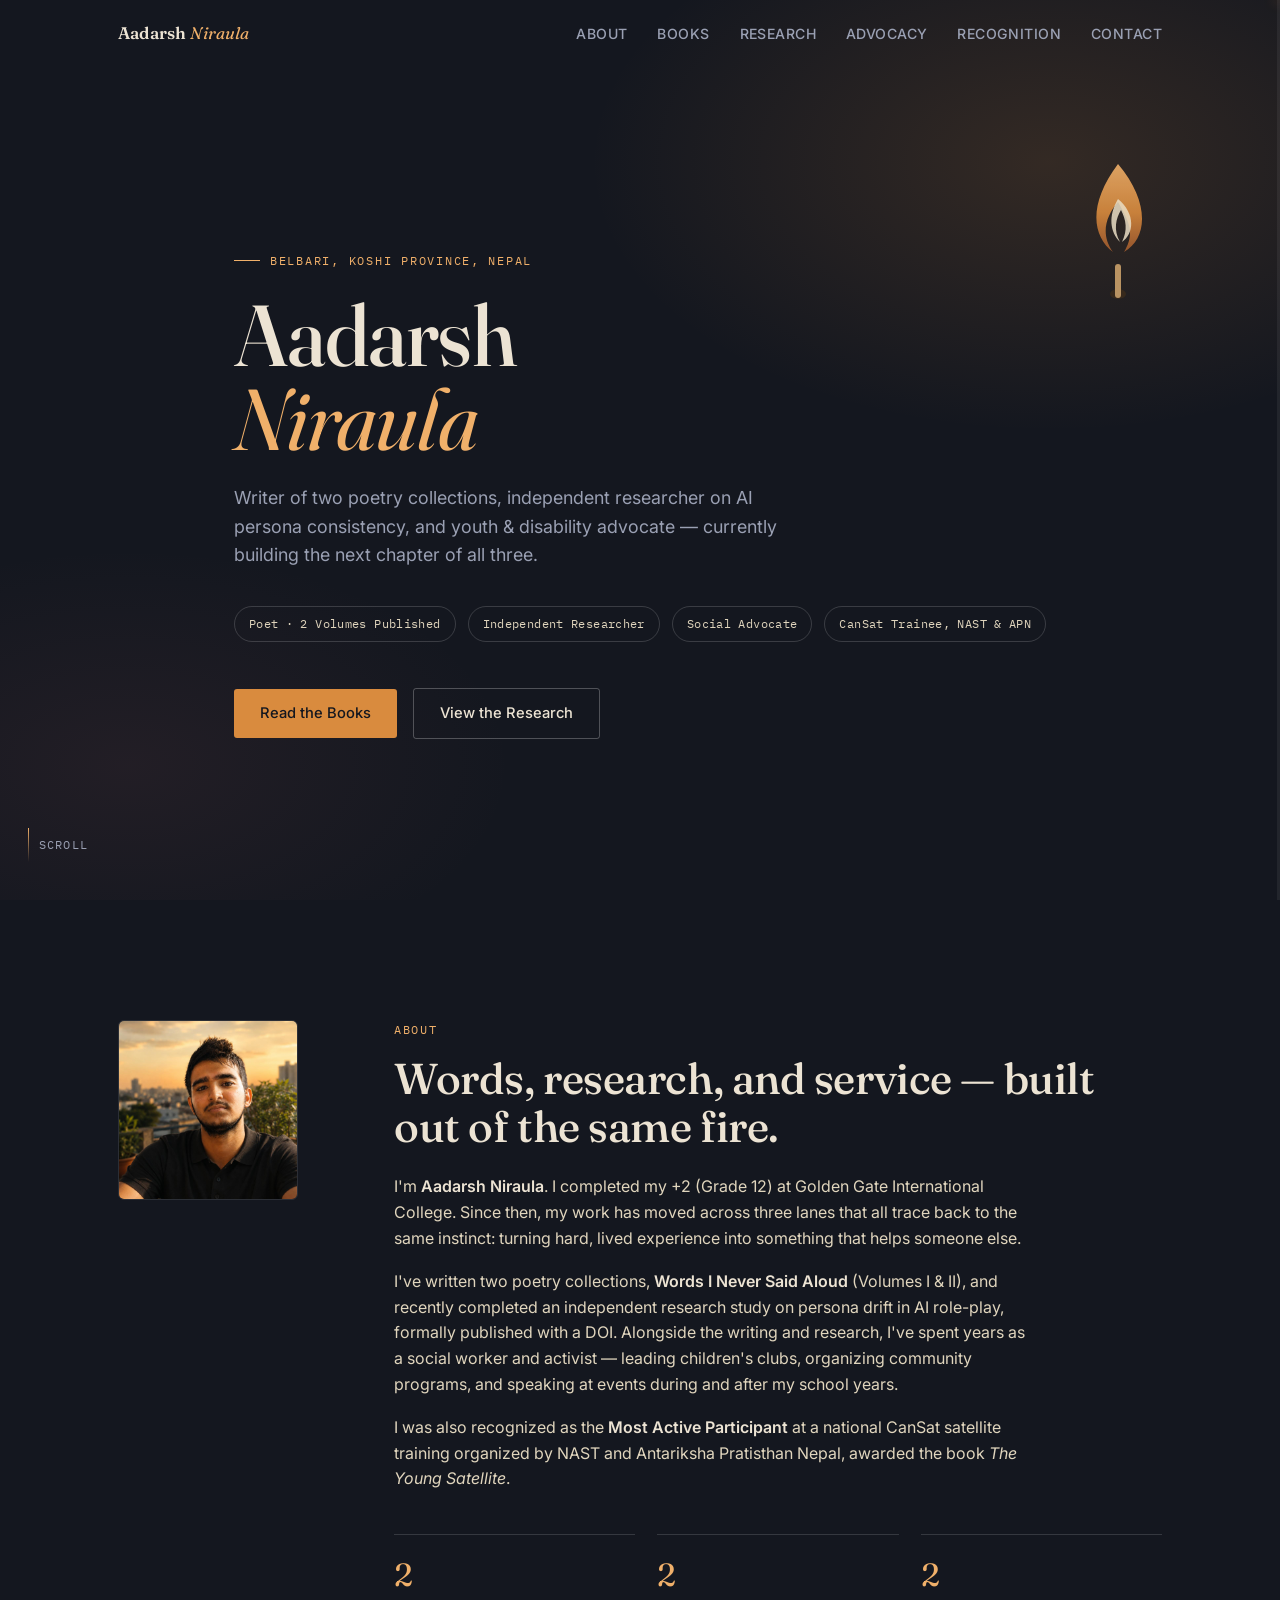
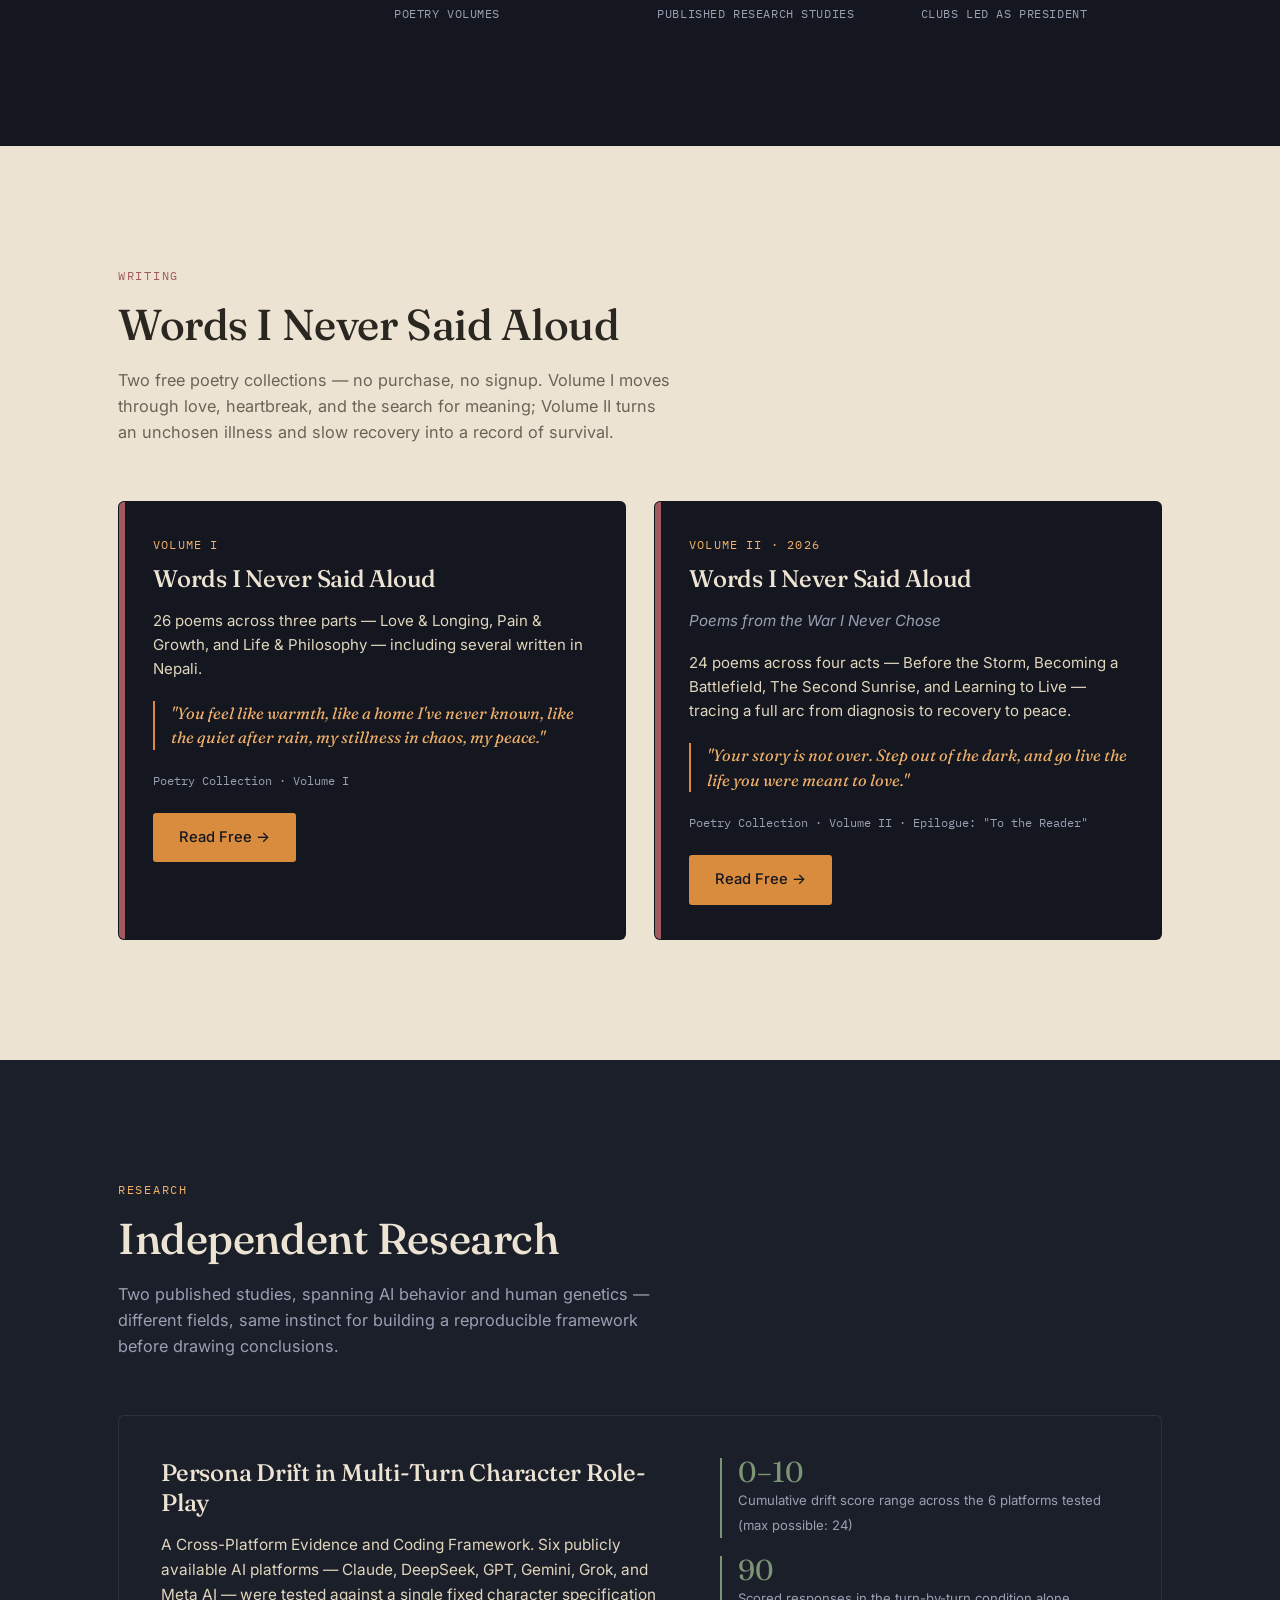
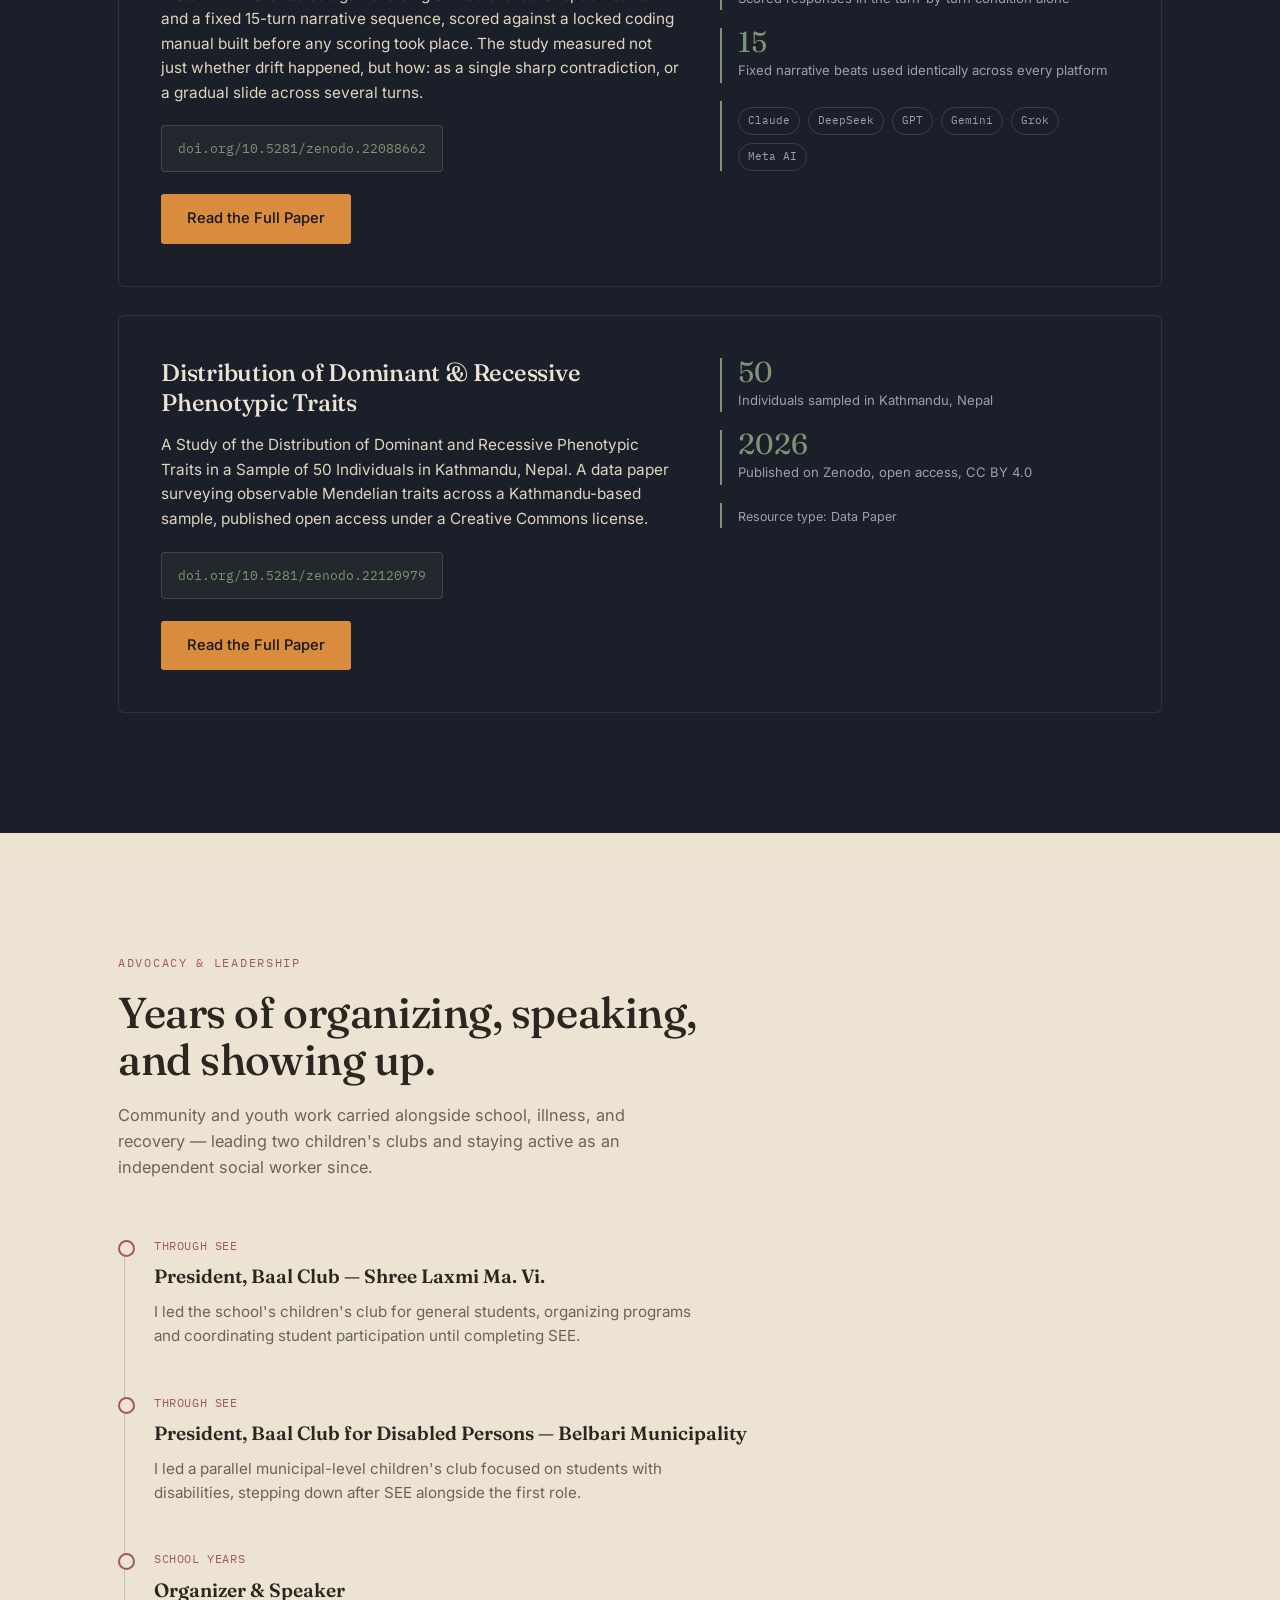
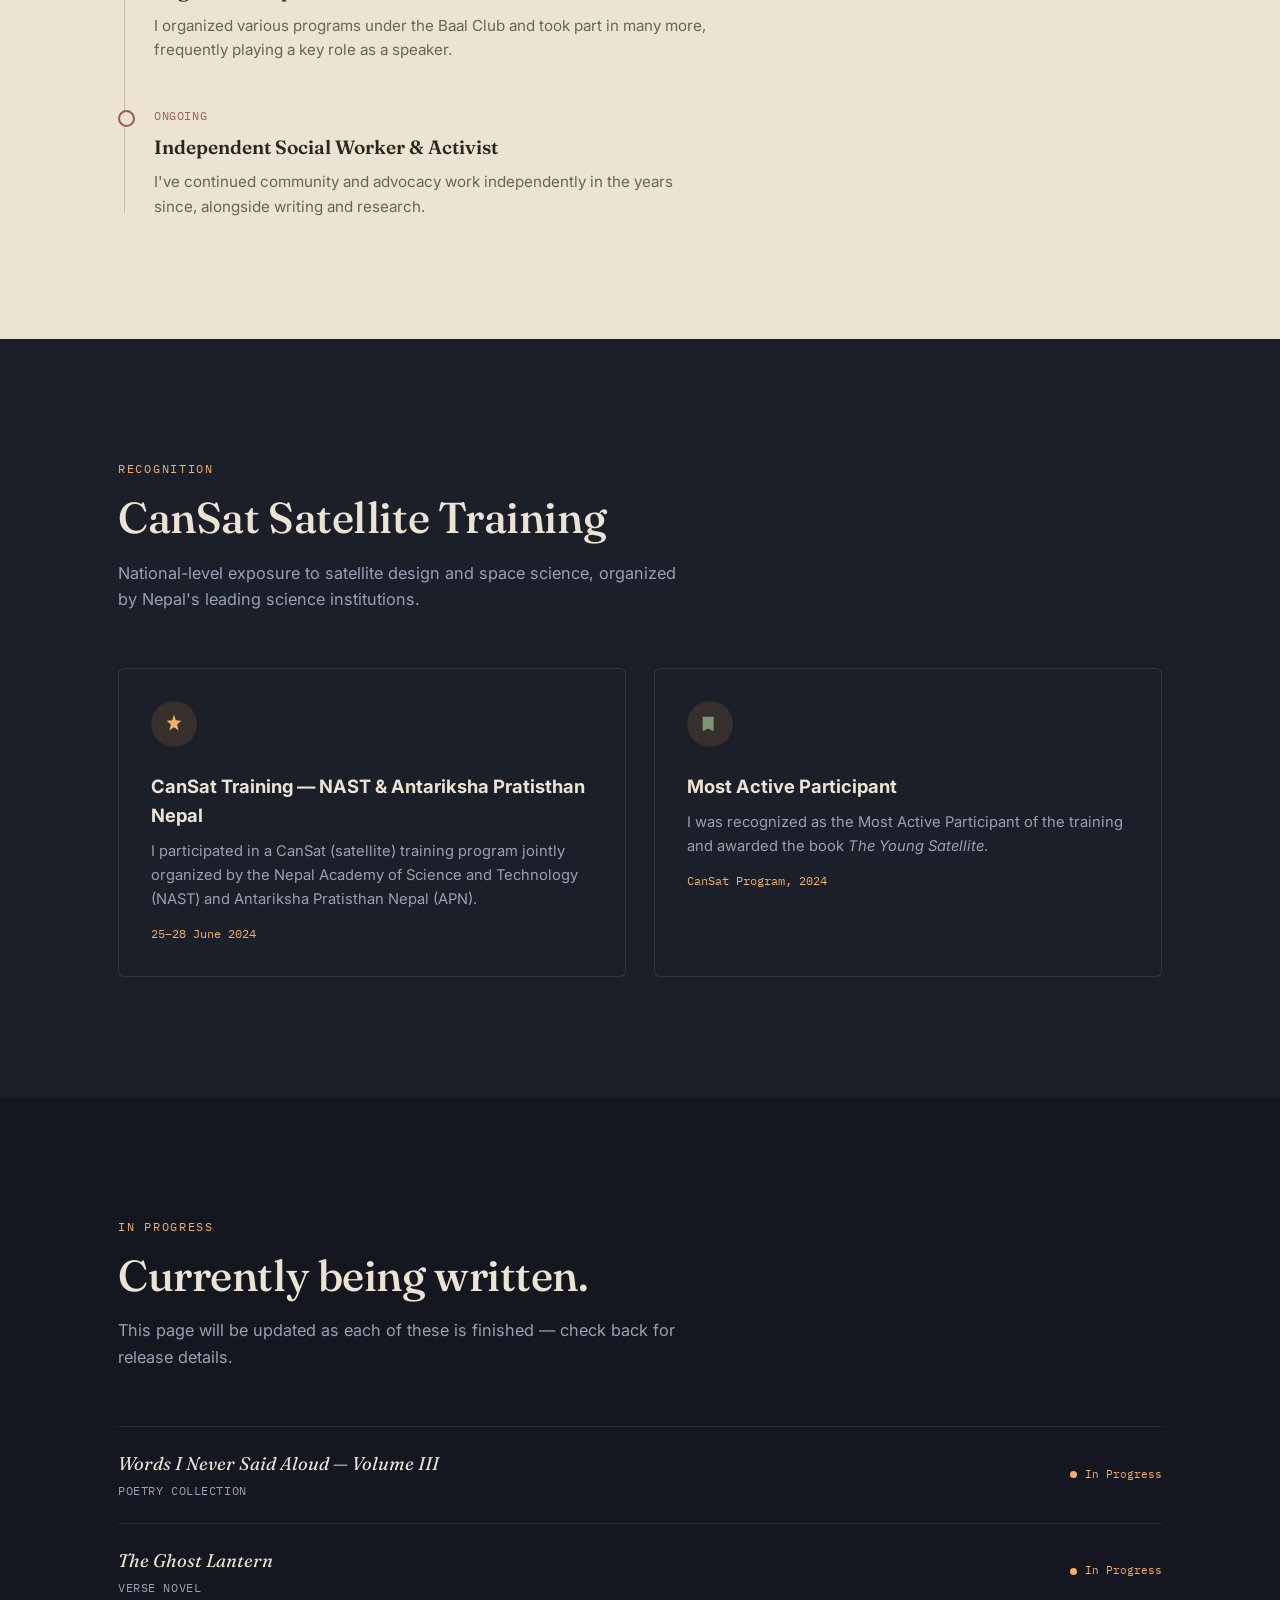
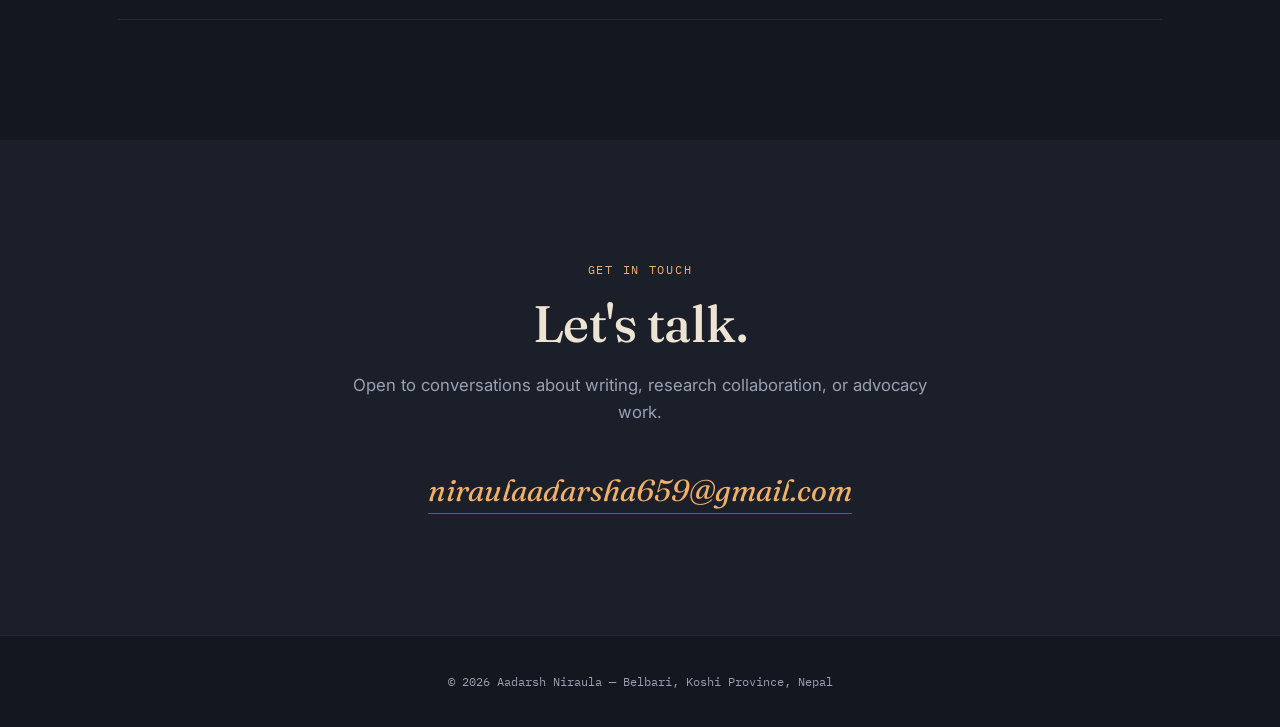
==== commit b6324664: "Rename index_1.html to index.html" ====
--- a/index.html
+++ b/index.html
@@ -1,492 +1,611 @@
 <!DOCTYPE html>
 <html lang="en">
 <head>
-  <meta charset="UTF-8">
-  <meta name="viewport" content="width=device-width, initial-scale=1.0">
-  <title>Aadarsh Niraula — Portfolio</title>
-  
-  <!-- Fonts -->
-  <link rel="preconnect" href="https://fonts.googleapis.com">
-  <link rel="preconnect" href="https://fonts.gstatic.com" crossorigin>
-  <link href="https://fonts.googleapis.com/css2?family=Fraunces:ital,opsz,wght@0,9..144,300..700;1,9..144,300..700&family=IBM+Plex+Mono:wght@400;500&family=Inter:wght@300;400;500;600&family=Noto+Sans+Devanagari:wght@400;500;600&display=swap" rel="stylesheet">
-
-  <style>
-    :root {
-      --ink: #121316;
-      --bg: #0d0e11;
-      --card-bg: #16181d;
-      --parchment: #e6e4df;
-      --muted: #8c8f9a;
-      --border: #262933;
-      --ember: #d97706;
-      --rose: #e11d48;
-      --sage: #059669;
-      --accent-blue: #2563eb;
-      --font-serif: 'Fraunces', serif;
-      --font-sans: 'Inter', sans-serif;
-      --font-mono: 'IBM Plex Mono', monospace;
-      --font-devanagari: 'Noto Sans Devanagari', sans-serif;
+<meta charset="UTF-8">
+<meta name="viewport" content="width=device-width, initial-scale=1.0">
+<title>Aadarsh Niraula — Writer · Researcher · Advocate</title>
+<meta name="description" content="Portfolio of Aadarsh Niraula: poet, independent researcher, and social advocate from Belbari, Nepal.">
+<link rel="preconnect" href="https://fonts.googleapis.com">
+<link rel="preconnect" href="https://fonts.gstatic.com" crossorigin>
+<link href="https://fonts.googleapis.com/css2?family=Fraunces:ital,opsz,wght@0,9..144,300;0,9..144,400;0,9..144,500;0,9..144,600;0,9..144,700;1,9..144,400;1,9..144,500&family=Inter:wght@400;500;600&family=IBM+Plex+Mono:wght@400;500&display=swap" rel="stylesheet">
+<style>
+  :root{
+    --ink:#14171f;
+    --ink-2:#1b1f29;
+    --ink-3:#232838;
+    --parchment:#ece3d3;
+    --parchment-2:#e0d5bd;
+    --ember:#d98b3e;
+    --ember-light:#f0b06a;
+    --rose:#a05a5e;
+    --sage:#7c9575;
+    --muted:#9aa0b3;
+    --muted-dark:#6b6455;
+    --text-dark:#2a2620;
+    --max:1100px;
+  }
+  *{box-sizing:border-box;}
+  html{scroll-behavior:smooth;}
+  @media (prefers-reduced-motion: reduce){
+    html{scroll-behavior:auto;}
+    *{animation-duration:0.01ms !important; animation-iteration-count:1 !important; transition-duration:0.01ms !important; scroll-behavior:auto !important;}
+  }
+  body{
+    margin:0;
+    background:var(--ink);
+    color:var(--parchment);
+    font-family:'Inter', sans-serif;
+    font-size:16px;
+    line-height:1.6;
+    -webkit-font-smoothing:antialiased;
+  }
+  a{color:inherit;}
+  ::selection{background:var(--ember); color:var(--ink);}
+
+  .wrap{max-width:var(--max); margin:0 auto; padding:0 28px;}
+
+  h1,h2,h3{font-family:'Fraunces', serif; font-weight:500; margin:0; letter-spacing:-0.01em;}
+
+  /* ---------- lantern progress rail ---------- */
+  .lantern-rail{
+    position:fixed; top:0; right:0; width:3px; height:100%;
+    background:rgba(255,255,255,0.06); z-index:80;
+  }
+  .lantern-fill{
+    position:absolute; top:0; left:0; width:100%; height:0%;
+    background:linear-gradient(180deg, var(--ember-light), var(--ember));
+    box-shadow:0 0 12px 1px var(--ember);
+    transition:height 0.08s linear;
+  }
+
+  /* ---------- nav ---------- */
+  nav{
+    position:fixed; top:0; left:0; right:0; z-index:70;
+    padding:20px 0;
+    transition:background 0.35s ease, padding 0.35s ease, border-color 0.35s ease;
+    border-bottom:1px solid transparent;
+  }
+  nav.solid{
+    background:rgba(20,23,31,0.88);
+    backdrop-filter:blur(10px);
+    padding:14px 0;
+    border-bottom:1px solid rgba(255,255,255,0.07);
+  }
+  .navbar{display:flex; align-items:center; justify-content:space-between;}
+  .brand{
+    font-family:'Fraunces', serif; font-weight:600; font-size:1.05rem;
+    letter-spacing:0.01em; color:var(--parchment); text-decoration:none;
+  }
+  .brand em{font-style:italic; color:var(--ember-light); font-weight:400;}
+  .nav-links{display:flex; gap:30px; list-style:none; margin:0; padding:0;}
+  .nav-links a{
+    text-decoration:none; color:var(--muted); font-size:0.88rem;
+    letter-spacing:0.03em; text-transform:uppercase; font-weight:500;
+    transition:color 0.25s ease; position:relative;
+  }
+  .nav-links a:hover, .nav-links a:focus-visible{color:var(--ember-light);}
+  .nav-toggle{display:none; background:none; border:none; color:var(--parchment); font-size:1.6rem; cursor:pointer; padding:4px;}
+  @media (max-width:780px){
+    .nav-links{
+      position:fixed; top:0; right:0; height:100vh; width:min(78vw,320px);
+      background:var(--ink-2); flex-direction:column; justify-content:center;
+      align-items:flex-start; gap:26px; padding:0 40px;
+      transform:translateX(100%); transition:transform 0.4s cubic-bezier(.65,0,.35,1);
+      box-shadow:-8px 0 30px rgba(0,0,0,0.4);
     }
-
-    * {
-      box-sizing: border-box;
-      margin: 0;
-      padding: 0;
-    }
-
-    body {
-      background-color: var(--bg);
-      color: var(--parchment);
-      font-family: var(--font-sans);
-      line-height: 1.7;
-      padding-bottom: 80px;
-    }
-
-    /* Header & Nav */
-    header {
-      position: sticky;
-      top: 0;
-      z-index: 50;
-      background: rgba(13, 14, 17, 0.9);
-      backdrop-filter: blur(10px);
-      border-bottom: 1px solid var(--border);
-      padding: 1rem 2rem;
-      display: flex;
-      justify-content: space-between;
-      align-items: center;
-    }
-
-    .brand {
-      font-family: var(--font-serif);
-      font-size: 1.25rem;
-      font-weight: 600;
-      text-decoration: none;
-      color: var(--parchment);
-    }
-
-    nav {
-      display: flex;
-      gap: 1.5rem;
-      align-items: center;
-    }
-
-    nav a, .toc-trigger {
-      color: var(--muted);
-      text-decoration: none;
-      font-size: 0.9rem;
-      font-family: var(--font-mono);
-      cursor: pointer;
-      background: none;
-      border: none;
-      transition: color 0.2s ease;
-    }
-
-    nav a:hover, .toc-trigger:hover {
-      color: var(--parchment);
-    }
-
-    /* Container */
-    .container {
-      max-width: 800px;
-      margin: 0 auto;
-      padding: 3rem 1.5rem;
-    }
-
-    .section-title {
-      font-family: var(--font-serif);
-      font-size: 2.2rem;
-      color: var(--parchment);
-      margin-bottom: 0.5rem;
-    }
-
-    .section-subtitle {
-      font-family: var(--font-mono);
-      color: var(--muted);
-      font-size: 0.9rem;
-      margin-bottom: 2.5rem;
-      text-transform: uppercase;
-      letter-spacing: 1px;
-    }
-
-    /* Tabs */
-    .tab-group {
-      display: flex;
-      gap: 1rem;
-      border-bottom: 1px solid var(--border);
-      margin-bottom: 3rem;
-    }
-
-    .tab-btn {
-      background: none;
-      border: none;
-      color: var(--muted);
-      font-family: var(--font-mono);
-      padding: 0.75rem 0.5rem;
-      cursor: pointer;
-      font-size: 0.95rem;
-      position: relative;
-    }
-
-    .tab-btn.active {
-      color: var(--ember);
-    }
-
-    .tab-btn.active::after {
-      content: '';
-      position: absolute;
-      bottom: -1px;
-      left: 0;
-      right: 0;
-      height: 2px;
-      background-color: var(--ember);
-    }
-
-    /* Content Area */
-    .content-block {
-      display: none;
-    }
-
-    .content-block.active {
-      display: block;
-    }
-
-    /* Article & Research Card */
-    .article-card {
-      background: var(--card-bg);
-      border: 1px solid var(--border);
-      border-radius: 8px;
-      padding: 2.5rem;
-      margin-bottom: 3rem;
-    }
-
-    .article-tag {
-      display: inline-block;
-      font-family: var(--font-mono);
-      font-size: 0.75rem;
-      color: var(--sage);
-      background: rgba(5, 150, 105, 0.1);
-      border: 1px solid rgba(5, 150, 105, 0.3);
-      padding: 0.2rem 0.6rem;
-      border-radius: 4px;
-      margin-bottom: 1rem;
-    }
-
-    .article-title {
-      font-family: var(--font-serif);
-      font-size: 1.8rem;
-      color: var(--parchment);
-      line-height: 1.3;
-      margin-bottom: 0.75rem;
-    }
-
-    .article-meta {
-      font-family: var(--font-mono);
-      font-size: 0.85rem;
-      color: var(--muted);
-      margin-bottom: 1.5rem;
-    }
-
-    .article-body {
-      font-size: 1.05rem;
-      color: var(--parchment);
-      line-height: 1.8;
-    }
-
-    .article-body p {
-      margin-bottom: 1.5rem;
-    }
-
-    .article-body h3 {
-      font-family: var(--font-serif);
-      font-size: 1.3rem;
-      color: var(--parchment);
-      margin: 2rem 0 1rem 0;
-    }
-
-    .article-body ul {
-      margin: 0 0 1.5rem 1.5rem;
-    }
-
-    .article-body li {
-      margin-bottom: 0.5rem;
-    }
-
-    .article-body blockquote {
-      border-left: 3px solid var(--ember);
-      padding-left: 1rem;
-      margin: 1.5rem 0;
-      font-style: italic;
-      color: var(--muted);
-    }
-
-    .external-link-btn {
-      display: inline-flex;
-      align-items: center;
-      gap: 0.5rem;
-      margin-top: 1.5rem;
-      font-family: var(--font-mono);
-      font-size: 0.85rem;
-      color: var(--ember);
-      text-decoration: none;
-      border: 1px solid var(--ember);
-      padding: 0.5rem 1rem;
-      border-radius: 4px;
-      transition: all 0.2s ease;
-    }
-
-    .external-link-btn:hover {
-      background: var(--ember);
-      color: var(--ink);
-    }
-
-    /* Poetry Styling */
-    .poem {
-      margin-bottom: 3.5rem;
-      padding-bottom: 2rem;
-      border-bottom: 1px solid var(--border);
-    }
-
-    .poem-title {
-      font-family: var(--font-serif);
-      font-size: 1.4rem;
-      color: var(--parchment);
-      margin-bottom: 1rem;
-    }
-
-    .poem-body {
-      font-family: var(--font-serif);
-      font-size: 1.1rem;
-      white-space: pre-line;
-      color: var(--parchment);
-      line-height: 1.9;
-    }
-
-    .poem-body.nepali {
-      font-family: var(--font-devanagari);
-    }
-
-    /* TOC Drawer */
-    .toc-drawer {
-      position: fixed;
-      top: 0;
-      right: -350px;
-      width: 350px;
-      height: 100%;
-      background: var(--card-bg);
-      border-left: 1px solid var(--border);
-      z-index: 100;
-      padding: 2rem;
-      overflow-y: auto;
-      transition: right 0.3s ease;
-    }
-
-    .toc-drawer.open {
-      right: 0;
-    }
-
-    .toc-header {
-      display: flex;
-      justify-content: space-between;
-      align-items: center;
-      margin-bottom: 2rem;
-    }
-
-    .toc-close {
-      background: none;
-      border: none;
-      color: var(--muted);
-      font-size: 1.5rem;
-      cursor: pointer;
-    }
-
-    .toc-section {
-      margin-bottom: 1.5rem;
-    }
-
-    .toc-section h4 {
-      font-family: var(--font-mono);
-      font-size: 0.8rem;
-      color: var(--muted);
-      text-transform: uppercase;
-      margin-bottom: 0.5rem;
-    }
-
-    .toc-section ul {
-      list-style: none;
-    }
-
-    .toc-section a {
-      color: var(--parchment);
-      text-decoration: none;
-      font-size: 0.9rem;
-      display: block;
-      padding: 0.25rem 0;
-    }
-
-    .toc-section a:hover {
-      color: var(--ember);
-    }
-
-    .overlay {
-      position: fixed;
-      top: 0;
-      left: 0;
-      width: 100%;
-      height: 100%;
-      background: rgba(0,0,0,0.5);
-      z-index: 90;
-      display: none;
-    }
-
-    .overlay.open {
-      display: block;
-    }
-  </style>
+    .nav-links.open{transform:translateX(0);}
+    .nav-toggle{display:block;}
+  }
+
+  /* ---------- hero ---------- */
+  header.hero{
+    min-height:100vh; display:flex; flex-direction:column; justify-content:center;
+    position:relative; overflow:hidden; padding-top:90px;
+    background:
+      radial-gradient(ellipse 60% 50% at 82% 18%, rgba(217,139,62,0.16), transparent 60%),
+      radial-gradient(ellipse 50% 40% at 10% 85%, rgba(160,90,94,0.10), transparent 60%),
+      var(--ink);
+  }
+  .hero-inner{position:relative; z-index:3;}
+  .eyebrow{
+    font-family:'IBM Plex Mono', monospace; font-size:0.78rem; letter-spacing:0.14em;
+    text-transform:uppercase; color:var(--ember-light); margin-bottom:22px; display:flex; align-items:center; gap:10px;
+  }
+  .eyebrow::before{content:""; width:26px; height:1px; background:var(--ember-light); display:inline-block;}
+  h1.name{
+    font-size:clamp(2.6rem, 8vw, 5.4rem); line-height:0.98; color:var(--parchment); margin-bottom:22px;
+  }
+  h1.name .last{display:block; color:var(--ember-light); font-style:italic; font-weight:400;}
+  .hero-tag{
+    max-width:560px; font-size:1.12rem; color:var(--muted); margin-bottom:36px; font-weight:400;
+  }
+  .hero-roles{display:flex; flex-wrap:wrap; gap:12px; margin-bottom:46px;}
+  .role-pill{
+    font-family:'IBM Plex Mono', monospace; font-size:0.78rem; letter-spacing:0.03em;
+    border:1px solid rgba(255,255,255,0.16); padding:7px 14px; border-radius:100px; color:var(--parchment-2);
+  }
+  .hero-cta{display:flex; gap:16px; flex-wrap:wrap; align-items:center;}
+  .btn{
+    display:inline-flex; align-items:center; gap:8px; text-decoration:none;
+    padding:13px 26px; border-radius:3px; font-weight:500; font-size:0.92rem;
+    transition:transform 0.25s ease, background 0.25s ease, border-color 0.25s ease;
+  }
+  .btn-primary{background:var(--ember); color:var(--ink);}
+  .btn-primary:hover, .btn-primary:focus-visible{background:var(--ember-light); transform:translateY(-2px);}
+  .btn-ghost{border:1px solid rgba(255,255,255,0.25); color:var(--parchment);}
+  .btn-ghost:hover, .btn-ghost:focus-visible{border-color:var(--ember-light); color:var(--ember-light);}
+
+  /* flame */
+  .flame-wrap{
+    position:absolute; top:16%; right:8%; width:120px; height:170px; z-index:2; opacity:0.9;
+  }
+  @media (max-width:900px){.flame-wrap{display:none;}}
+  .flame{transform-origin:50% 100%; animation:flicker 3.6s ease-in-out infinite;}
+  @keyframes flicker{
+    0%,100%{ transform:scale(1,1) rotate(0deg); filter:drop-shadow(0 0 14px rgba(240,176,106,0.55)); }
+    25%{ transform:scale(0.97,1.03) rotate(-1.2deg); filter:drop-shadow(0 0 20px rgba(240,176,106,0.7)); }
+    50%{ transform:scale(1.03,0.98) rotate(1deg); filter:drop-shadow(0 0 10px rgba(240,176,106,0.45)); }
+    75%{ transform:scale(0.99,1.01) rotate(-0.6deg); filter:drop-shadow(0 0 18px rgba(240,176,106,0.6)); }
+  }
+  .scroll-cue{
+    position:absolute; bottom:38px; left:28px; display:flex; align-items:center; gap:10px;
+    color:var(--muted); font-family:'IBM Plex Mono', monospace; font-size:0.72rem; letter-spacing:0.1em; text-transform:uppercase;
+  }
+  .scroll-cue .line{width:1px; height:34px; background:linear-gradient(var(--ember-light), transparent); animation:pulseline 2.2s ease-in-out infinite;}
+  @keyframes pulseline{0%,100%{opacity:0.3;} 50%{opacity:1;}}
+
+  /* ---------- reveal ---------- */
+  .reveal{opacity:0; transform:translateY(22px); transition:opacity 0.7s ease, transform 0.7s ease;}
+  .reveal.in{opacity:1; transform:translateY(0);}
+
+  /* ---------- section shells ---------- */
+  section{padding:120px 0;}
+  @media (max-width:780px){section{padding:80px 0;}}
+  .section-head{margin-bottom:56px; max-width:640px;}
+  .sec-eyebrow{
+    font-family:'IBM Plex Mono', monospace; font-size:0.76rem; letter-spacing:0.14em; text-transform:uppercase;
+    margin-bottom:16px; display:block;
+  }
+  .sec-title{font-size:clamp(1.9rem, 4vw, 2.7rem); line-height:1.1;}
+  .section-lede{margin-top:18px; font-size:1.02rem; color:var(--muted); max-width:560px;}
+
+  section.dark{background:var(--ink);}
+  section.parchment{background:var(--parchment); color:var(--text-dark);}
+  section.ink2{background:var(--ink-2);}
+  .parchment .sec-eyebrow{color:var(--rose);}
+  .dark .sec-eyebrow, .ink2 .sec-eyebrow{color:var(--ember-light);}
+  .parchment .section-lede{color:var(--muted-dark);}
+
+  /* ---------- about ---------- */
+  .about-grid{display:grid; grid-template-columns:220px 1fr; gap:56px; align-items:start;}
+  @media (max-width:720px){.about-grid{grid-template-columns:1fr; gap:32px;}}
+  .portrait{
+    width:180px; height:180px; border-radius:6px; overflow:hidden;
+    border:1px solid rgba(255,255,255,0.1);
+  }
+  .portrait img{width:100%; height:100%; object-fit:cover; display:block;}
+  .about-text p{margin:0 0 18px; color:var(--parchment-2); max-width:640px;}
+  .about-text strong{color:var(--parchment); font-weight:600;}
+  .stat-row{display:grid; grid-template-columns:repeat(3,1fr); gap:22px; margin-top:42px;}
+  @media (max-width:600px){.stat-row{grid-template-columns:1fr 1fr;}}
+  .stat{border-top:1px solid rgba(255,255,255,0.14); padding-top:14px;}
+  .stat .num{font-family:'Fraunces', serif; font-size:2rem; color:var(--ember-light); display:block;}
+  .stat .lbl{font-family:'IBM Plex Mono', monospace; font-size:0.72rem; letter-spacing:0.05em; text-transform:uppercase; color:var(--muted);}
+
+  /* ---------- books ---------- */
+  .book-grid{display:grid; grid-template-columns:1fr 1fr; gap:28px;}
+  @media (max-width:780px){.book-grid{grid-template-columns:1fr;}}
+  .book-card{
+    background:var(--ink); border:1px solid rgba(0,0,0,0.06); border-radius:6px; padding:34px;
+    position:relative; overflow:hidden;
+  }
+  .book-card::before{
+    content:""; position:absolute; left:0; top:0; bottom:0; width:6px; background:var(--rose);
+  }
+  .book-card .vol{font-family:'IBM Plex Mono', monospace; font-size:0.74rem; letter-spacing:0.1em; text-transform:uppercase; color:var(--ember-light); margin-bottom:10px; display:block;}
+  .book-card h3{color:var(--parchment); font-size:1.5rem; margin-bottom:6px; line-height:1.2;}
+  .book-card .subtitle{font-style:italic; color:var(--muted); font-size:0.95rem; margin-bottom:18px;}
+  .book-card p.desc{color:var(--parchment-2); font-size:0.94rem; margin-bottom:20px;}
+  .book-card .pull{
+    font-family:'Fraunces', serif; font-style:italic; font-size:1.02rem; color:var(--ember-light);
+    border-left:2px solid var(--ember); padding-left:16px; line-height:1.5;
+  }
+  .book-card .meta{margin-top:22px; font-family:'IBM Plex Mono', monospace; font-size:0.74rem; color:var(--muted);}
+  .book-card.upcoming{border-style:dashed; border-color:rgba(255,255,255,0.18); background:transparent;}
+  .book-card.upcoming::before{background:var(--sage);}
+  .badge-progress{
+    display:inline-block; font-family:'IBM Plex Mono', monospace; font-size:0.68rem; letter-spacing:0.06em;
+    text-transform:uppercase; color:var(--sage); border:1px solid var(--sage); padding:4px 10px; border-radius:100px; margin-bottom:14px;
+  }
+
+  /* ---------- research ---------- */
+  .research-card{
+    background:var(--ink-2); border:1px solid rgba(255,255,255,0.08); border-radius:6px;
+    padding:42px; display:grid; grid-template-columns:1.3fr 1fr; gap:40px;
+  }
+  @media (max-width:820px){.research-card{grid-template-columns:1fr;}}
+  .research-card h3{color:var(--parchment); font-size:1.5rem; margin-bottom:14px; line-height:1.25;}
+  .research-card p{color:var(--parchment-2); font-size:0.96rem; margin-bottom:20px;}
+  .doi-box{
+    font-family:'IBM Plex Mono', monospace; font-size:0.82rem; color:var(--sage);
+    background:rgba(124,149,117,0.08); border:1px solid rgba(124,149,117,0.3);
+    padding:12px 16px; border-radius:4px; display:inline-block; margin-bottom:22px; word-break:break-all;
+  }
+  .research-stats{display:flex; flex-direction:column; gap:18px;}
+  .rstat{border-left:2px solid var(--sage); padding-left:16px;}
+  .rstat .num{font-family:'Fraunces', serif; font-size:1.8rem; color:var(--sage); display:block; line-height:1;}
+  .rstat .desc-sm{font-size:0.82rem; color:var(--muted); margin-top:4px;}
+  .platform-list{
+    display:flex; flex-wrap:wrap; gap:8px; margin-top:6px;
+  }
+  .platform-list span{
+    font-family:'IBM Plex Mono', monospace; font-size:0.7rem; padding:4px 9px; border:1px solid rgba(255,255,255,0.14);
+    border-radius:100px; color:var(--muted);
+  }
+
+  /* ---------- timeline (advocacy) ---------- */
+  .timeline{position:relative; padding-left:36px;}
+  .timeline::before{content:""; position:absolute; left:6px; top:6px; bottom:6px; width:1px; background:rgba(42,38,32,0.18);}
+  .tl-item{position:relative; padding-bottom:44px;}
+  .tl-item:last-child{padding-bottom:0;}
+  .tl-item::before{
+    content:""; position:absolute; left:-36px; top:4px; width:13px; height:13px; border-radius:50%;
+    background:var(--parchment); border:2px solid var(--rose);
+  }
+  .tl-item .yr{font-family:'IBM Plex Mono', monospace; font-size:0.76rem; letter-spacing:0.05em; color:var(--rose); text-transform:uppercase; margin-bottom:6px; display:block;}
+  .tl-item h4{font-family:'Fraunces', serif; font-weight:600; font-size:1.2rem; margin:0 0 8px; color:var(--text-dark);}
+  .tl-item p{margin:0; color:var(--muted-dark); font-size:0.95rem; max-width:560px;}
+
+  /* ---------- recognition ---------- */
+  .recog-grid{display:grid; grid-template-columns:1fr 1fr; gap:28px;}
+  @media (max-width:720px){.recog-grid{grid-template-columns:1fr;}}
+  .recog-card{
+    border:1px solid rgba(255,255,255,0.1); border-radius:6px; padding:32px; background:var(--ink-2);
+  }
+  .recog-card .icon{
+    width:46px; height:46px; border-radius:50%; background:rgba(217,139,62,0.14);
+    display:flex; align-items:center; justify-content:center; margin-bottom:20px;
+  }
+  .recog-card h4{color:var(--parchment); font-size:1.15rem; margin-bottom:10px;}
+  .recog-card p{color:var(--muted); font-size:0.92rem; margin:0;}
+  .recog-card .when{font-family:'IBM Plex Mono', monospace; font-size:0.72rem; color:var(--ember-light); margin-top:14px; display:block;}
+
+  /* ---------- in progress ---------- */
+  .progress-list{display:flex; flex-direction:column; gap:0;}
+  .progress-item{
+    display:flex; justify-content:space-between; align-items:center; gap:20px;
+    padding:22px 0; border-bottom:1px solid rgba(255,255,255,0.08);
+  }
+  .progress-item:first-child{border-top:1px solid rgba(255,255,255,0.08);}
+  .progress-item .ptitle{font-family:'Fraunces', serif; font-size:1.15rem; color:var(--parchment); font-style:italic;}
+  .progress-item .ptype{font-family:'IBM Plex Mono', monospace; font-size:0.72rem; color:var(--muted); text-transform:uppercase; letter-spacing:0.05em; margin-top:4px; display:block;}
+  .status-dot{
+    font-family:'IBM Plex Mono', monospace; font-size:0.7rem; color:var(--ember-light);
+    display:flex; align-items:center; gap:8px; white-space:nowrap;
+  }
+  .status-dot::before{content:""; width:7px; height:7px; border-radius:50%; background:var(--ember-light); animation:pulseline 1.8s ease-in-out infinite;}
+
+  /* ---------- contact ---------- */
+  .contact-inner{text-align:center; max-width:640px; margin:0 auto;}
+  .contact-inner .sec-title{font-size:clamp(2rem, 5vw, 3.2rem);}
+  .contact-inner p{color:var(--muted); margin:20px 0 40px; font-size:1.05rem;}
+  .email-link{
+    font-family:'Fraunces', serif; font-size:clamp(1.3rem,4vw,1.9rem); font-style:italic;
+    color:var(--ember-light); text-decoration:none; border-bottom:1px solid rgba(240,176,106,0.4);
+    padding-bottom:4px; transition:border-color 0.25s ease, color 0.25s ease;
+  }
+  .email-link:hover, .email-link:focus-visible{color:var(--parchment); border-color:var(--parchment);}
+
+  footer{padding:36px 0; border-top:1px solid rgba(255,255,255,0.07); text-align:center;}
+  footer p{font-family:'IBM Plex Mono', monospace; font-size:0.76rem; color:var(--muted); margin:0;}
+
+  .sr-only{position:absolute; width:1px; height:1px; overflow:hidden; clip:rect(0 0 0 0);}
+  a:focus-visible, button:focus-visible{outline:2px solid var(--ember-light); outline-offset:3px;}
+</style>
 </head>
 <body>
 
-  <header>
-    <a href="#" class="brand">Aadarsh Niraula</a>
-    <nav>
-      <button class="toc-trigger" onclick="toggleToc()">Index Index ☰</button>
-    </nav>
-  </header>
-
-  <div class="container">
-
-    <!-- Tab Selection -->
-    <div class="tab-group">
-      <button class="tab-btn active" onclick="switchTab('research')">Research & Essays</button>
-      <button class="tab-btn" onclick="switchTab('vol1')">Volume I</button>
-      <button class="tab-btn" onclick="switchTab('vol2')">Volume II</button>
-    </div>
-
-    <!-- Tab 1: Research & Essays -->
-    <div id="research" class="content-block active">
-      <h1 class="section-title">Research & Policy Essays</h1>
-      <div class="section-subtitle">Youth Governance, Accountability & Education</div>
-
-      <!-- Article Card -->
-      <article class="article-card" id="essay-fair-exams">
-        <span class="article-tag">Education Integrity / Policy</span>
-        <h2 class="article-title">We Don’t Need More Rules for Fair Exams — We Need Students Watching the System</h2>
-        <div class="article-meta">Published on Medium • By Aadarsh Niraula</div>
-
-        <div class="article-body">
-          <p>Every exam season in Nepal, the same quiet routine repeats itself: answer sheets circulate before the bell rings, invigilators look the other way, and students who study honestly watch others cheat their way to the same grade. Most people who have gone through the system have a story like this — I have several. What surprised me wasn't that it happens. It's how little anyone expects it to change.</p>
-
-          <p>I started paying closer attention to this after realizing how much infrastructure already exists to prevent it — monitoring cameras installed and unused, funds allocated for exam integrity and left untouched, student bodies like Bal Clubs registered on paper but inactive in practice. The tools aren't missing. The oversight is.</p>
-
-          <h3>What a small pilot showed</h3>
-          <p>In Belbari, a group of us worked with local student clubs and coordinated directly with the Commission for the Investigation of Abuse of Authority (CIAA) to activate exactly the oversight that was supposed to already be in place: reactivating dormant Bal Clubs, getting students themselves involved in monitoring exam conduct and school ethics, and opening a direct line to authorities when something needed reporting. In the exam cycles after we started, malpractice reports in the area dropped noticeably — informal tracking put the decline at roughly 60%.</p>
-
-          <p>I want to be careful about what I'm claiming here. This was a small, local pilot, not a controlled study, and I don't have independent audit data to back the exact figure. What I can say with confidence is that when students had a real channel to flag problems and authorities were actually listening, behavior changed fast. That's the part worth taking seriously, regardless of the precise number.</p>
-
-          <h3>Why this matters beyond one town</h3>
-          <p>The cost of exam malpractice isn't just an unfair grade. It's:</p>
-          <ul>
-            <li><strong>Demotivation</strong> — honest students who study hard watch the system reward shortcuts instead, and many stop trying to compete fairly.</li>
-            <li><strong>A widening skill gap</strong> — students who are pushed through without being properly evaluated move into higher education or the workforce without the competencies their certificates claim they have.</li>
-            <li><strong>Eroding trust</strong> — parents and communities that no longer believe school outcomes reflect real learning have no reason to invest in the system, financially or otherwise.</li>
-            <li><strong>A slow-motion brain drain</strong> — capable students who see the system as rigged increasingly look abroad for opportunities they feel they can't get fairly at home.</li>
-          </ul>
-          <p>None of this is unique to one district. It's a structural problem, and structural problems need structural fixes — not just stricter rules on paper, which is largely what already exists and isn't being enforced.</p>
-
-          <h3>What actually seems to work</h3>
-          <p>Based on what we saw in Belbari, a few principles stand out:</p>
-          <ol style="margin-left: 1.5rem; margin-bottom: 1.5rem;">
-            <li><strong>Put oversight in the hands of the people closest to the problem.</strong> Students notice more than adults assume, and they have the most at stake in a fair outcome. Active, properly registered Bal Clubs — not clubs that exist only in a registry — are a low-cost way to build in real-time accountability.</li>
-            <li><strong>Use the tools that already exist.</strong> Monitoring devices, allocated integrity funds, and reporting channels don't need to be invented — they need to be turned on and actually used.</li>
-            <li><strong>Make the link to authorities direct and fast.</strong> A report that takes weeks to reach anyone who can act on it isn't oversight, it's paperwork. Coordination with bodies like the CIAA and local education offices needs to be a standing relationship, not a one-time escalation.</li>
-            <li><strong>Track where funds and resources actually go.</strong> Transparency dashboards and community verification aren't bureaucratic overhead — they're the difference between money that improves learning and money that quietly disappears.</li>
-          </ol>
-
-          <h3>What I'd ask for</h3>
-          <p>I don't think this needs a new government program or a large budget. It needs someone — a ministry office, a district education committee, an NGO already working in this space — willing to treat youth-led oversight as infrastructure, not an afterthought. Register the clubs. Fund the awareness campaigns. Keep the reporting line to authorities open and responsive. Belbari suggests it doesn't take much to move the needle. It takes willingness.</p>
-
-          <p>Fair exams shouldn't be the exception that requires a pilot project to achieve. They should be the baseline. The question is whether we're willing to actually use what's already sitting on the shelf.</p>
-        </div>
-
-        <a href="https://medium.com/@niraulaadarsha659/we-dont-need-more-rules-for-fair-exams-we-need-students-watching-the-system-6b9a3e607199?sharedUserId=niraulaadarsha659" target="_blank" class="external-link-btn">
-          Read Original Article on Medium ↗
-        </a>
-      </article>
-    </div>
-
-    <!-- Tab 2: Volume I -->
-    <div id="vol1" class="content-block">
-      <h1 class="section-title">Volume I: Words I Never Said Aloud</h1>
-      <div class="section-subtitle">Love, Longing, Pain & Philosophy</div>
-
-      <div class="poem" id="poem-day-found-you">
-        <h3 class="poem-title">The Day I Found You</h3>
-        <div class="poem-body">I didn't know I was looking for peace,
-until you walked into the room and silenced the noise inside my head...</div>
-      </div>
-    </div>
-
-    <!-- Tab 3: Volume II -->
-    <div id="vol2" class="content-block">
-      <h1 class="section-title">Volume II: Poems from the War I Never Chose</h1>
-      <div class="section-subtitle">An Illness, ICU, Survival, and Recovery Arc</div>
-
-      <div class="poem" id="poem-war-chose">
-        <h3 class="poem-title">The War I Never Chose</h3>
-        <div class="poem-body">The battle didn't start with drums,
-it began with a quiet silence in a room filled with white noise...</div>
-      </div>
-    </div>
-
-  </div>
-
-  <!-- TOC Drawer -->
-  <div class="overlay" id="overlay" onclick="toggleToc()"></div>
-  <div class="toc-drawer" id="tocDrawer">
-    <div class="toc-header">
-      <h3>Table of Contents</h3>
-      <button class="toc-close" onclick="toggleToc()">✕</button>
-    </div>
-
-    <div class="toc-section">
-      <h4>Research & Essays</h4>
-      <ul>
-        <li><a href="#essay-fair-exams" onclick="switchTab('research'); toggleToc();">We Don’t Need More Rules for Fair Exams</a></li>
-      </ul>
-    </div>
-
-    <div class="toc-section">
-      <h4>Volume I</h4>
-      <ul>
-        <li><a href="#poem-day-found-you" onclick="switchTab('vol1'); toggleToc();">The Day I Found You</a></li>
-      </ul>
-    </div>
-
-    <div class="toc-section">
-      <h4>Volume II</h4>
-      <ul>
-        <li><a href="#poem-war-chose" onclick="switchTab('vol2'); toggleToc();">The War I Never Chose</a></li>
-      </ul>
-    </div>
-  </div>
-
-  <script>
-    function switchTab(tabId) {
-      document.querySelectorAll('.content-block').forEach(el => el.classList.remove('active'));
-      document.querySelectorAll('.tab-btn').forEach(el => el.classList.remove('active'));
-      
-      document.getElementById(tabId).classList.add('active');
-      
-      // Highlight tab button
-      const buttons = document.querySelectorAll('.tab-btn');
-      if (tabId === 'research') buttons[0].classList.add('active');
-      if (tabId === 'vol1') buttons[1].classList.add('active');
-      if (tabId === 'vol2') buttons[2].classList.add('active');
-    }
-
-    function toggleToc() {
-      document.getElementById('tocDrawer').classList.toggle('open');
-      document.getElementById('overlay').classList.toggle('open');
-    }
-  </script>
+<div class="lantern-rail"><div class="lantern-fill" id="lanternFill"></div></div>
+
+<nav id="navbar">
+  <div class="wrap navbar">
+    <a href="#top" class="brand">Aadarsh <em>Niraula</em></a>
+    <ul class="nav-links" id="navLinks">
+      <li><a href="#about">About</a></li>
+      <li><a href="#books">Books</a></li>
+      <li><a href="#research">Research</a></li>
+      <li><a href="#advocacy">Advocacy</a></li>
+      <li><a href="#recognition">Recognition</a></li>
+      <li><a href="#contact">Contact</a></li>
+    </ul>
+    <button class="nav-toggle" id="navToggle" aria-label="Toggle navigation menu" aria-expanded="false">☰</button>
+  </div>
+</nav>
+
+<header class="hero" id="top">
+  <div class="flame-wrap" aria-hidden="true">
+    <svg class="flame" width="120" height="170" viewBox="0 0 120 170" fill="none">
+      <ellipse cx="60" cy="150" rx="8" ry="5" fill="#3a2b1c"/>
+      <rect x="57" y="120" width="6" height="34" rx="3" fill="#caa06a"/>
+      <path d="M60 20 C 30 60, 34 92, 55 108 C 42 90, 48 72, 60 58 C 70 76, 78 88, 66 108 C 90 94, 92 58, 60 20 Z" fill="url(#flameGrad)"/>
+      <path d="M60 55 C 50 72, 52 88, 62 98 C 55 86, 58 74, 63 66 C 68 76, 70 86, 64 98 C 76 90, 78 70, 60 55 Z" fill="#fff3d6" opacity="0.85"/>
+      <defs>
+        <linearGradient id="flameGrad" x1="60" y1="20" x2="60" y2="108" gradientUnits="userSpaceOnUse">
+          <stop offset="0%" stop-color="#f0b06a"/>
+          <stop offset="55%" stop-color="#d98b3e"/>
+          <stop offset="100%" stop-color="#a05a2e"/>
+        </linearGradient>
+      </defs>
+    </svg>
+  </div>
+  <div class="wrap hero-inner">
+    <span class="eyebrow">Belbari, Koshi Province, Nepal</span>
+    <h1 class="name">Aadarsh<span class="last">Niraula</span></h1>
+    <p class="hero-tag">Writer of two poetry collections, independent researcher on AI persona consistency, and youth &amp; disability advocate — currently building the next chapter of all three.</p>
+    <div class="hero-roles">
+      <span class="role-pill">Poet · 2 Volumes Published</span>
+      <span class="role-pill">Independent Researcher</span>
+      <span class="role-pill">Social Advocate</span>
+      <span class="role-pill">CanSat Trainee, NAST &amp; APN</span>
+    </div>
+    <div class="hero-cta">
+      <a href="#books" class="btn btn-primary">Read the Books</a>
+      <a href="#research" class="btn btn-ghost">View the Research</a>
+    </div>
+  </div>
+  <div class="scroll-cue"><span class="line"></span> Scroll</div>
+</header>
+
+<section class="dark" id="about">
+  <div class="wrap">
+    <div class="about-grid">
+      <div class="reveal"><div class="portrait"><img src="assets/aadarsh.png" alt="Portrait of Aadarsh Niraula" loading="lazy"></div></div>
+      <div class="reveal">
+        <span class="sec-eyebrow">About</span>
+        <h2 class="sec-title" style="margin-bottom:24px;">Words, research, and service — built out of the same fire.</h2>
+        <div class="about-text">
+          <p>I'm <strong>Aadarsh Niraula</strong>. I completed my +2 (Grade 12) at Golden Gate International College. Since then, my work has moved across three lanes that all trace back to the same instinct: turning hard, lived experience into something that helps someone else.</p>
+          <p>I've written two poetry collections, <strong>Words I Never Said Aloud</strong> (Volumes I &amp; II), and recently completed an independent research study on persona drift in AI role-play, formally published with a DOI. Alongside the writing and research, I've spent years as a social worker and activist — leading children's clubs, organizing community programs, and speaking at events during and after my school years.</p>
+          <p>I was also recognized as the <strong>Most Active Participant</strong> at a national CanSat satellite training organized by NAST and Antariksha Pratisthan Nepal, awarded the book <em>The Young Satellite</em>.</p>
+        </div>
+        <div class="stat-row">
+          <div class="stat"><span class="num">2</span><span class="lbl">Poetry Volumes</span></div>
+          <div class="stat"><span class="num">2</span><span class="lbl">Published Research Studies</span></div>
+          <div class="stat"><span class="num">2</span><span class="lbl">Clubs Led as President</span></div>
+        </div>
+      </div>
+    </div>
+  </div>
+</section>
+
+<section class="parchment" id="books">
+  <div class="wrap">
+    <div class="section-head reveal">
+      <span class="sec-eyebrow">Writing</span>
+      <h2 class="sec-title">Words I Never Said Aloud</h2>
+      <p class="section-lede">Two free poetry collections — no purchase, no signup. Volume I moves through love, heartbreak, and the search for meaning; Volume II turns an unchosen illness and slow recovery into a record of survival.</p>
+    </div>
+    <div class="book-grid">
+      <div class="book-card reveal">
+        <span class="vol">Volume I</span>
+        <h3>Words I Never Said Aloud</h3>
+        <p class="desc">26 poems across three parts — Love &amp; Longing, Pain &amp; Growth, and Life &amp; Philosophy — including several written in Nepali.</p>
+        <p class="pull">"You feel like warmth, like a home I've never known, like the quiet after rain, my stillness in chaos, my peace."</p>
+        <div class="meta">Poetry Collection · Volume I</div>
+        <a href="read-vol-1.html" class="btn btn-primary" style="margin-top:22px;">Read Free →</a>
+      </div>
+      <div class="book-card reveal">
+        <span class="vol">Volume II · 2026</span>
+        <h3>Words I Never Said Aloud</h3>
+        <p class="subtitle">Poems from the War I Never Chose</p>
+        <p class="desc">24 poems across four acts — Before the Storm, Becoming a Battlefield, The Second Sunrise, and Learning to Live — tracing a full arc from diagnosis to recovery to peace.</p>
+        <p class="pull">"Your story is not over. Step out of the dark, and go live the life you were meant to love."</p>
+        <div class="meta">Poetry Collection · Volume II · Epilogue: "To the Reader"</div>
+        <a href="read-vol-2.html" class="btn btn-primary" style="margin-top:22px;">Read Free →</a>
+      </div>
+    </div>
+  </div>
+</section>
+
+<section class="ink2" id="research">
+  <div class="wrap">
+    <div class="section-head reveal">
+      <span class="sec-eyebrow">Research</span>
+      <h2 class="sec-title">Independent Research</h2>
+      <p class="section-lede">Two published studies, spanning AI behavior and human genetics — different fields, same instinct for building a reproducible framework before drawing conclusions.</p>
+    </div>
+
+    <div class="research-card reveal">
+      <div>
+        <h3>Persona Drift in Multi-Turn Character Role-Play</h3>
+        <p>A Cross-Platform Evidence and Coding Framework. Six publicly available AI platforms — Claude, DeepSeek, GPT, Gemini, Grok, and Meta AI — were tested against a single fixed character specification and a fixed 15-turn narrative sequence, scored against a locked coding manual built before any scoring took place. The study measured not just whether drift happened, but how: as a single sharp contradiction, or a gradual slide across several turns.</p>
+        <div class="doi-box">doi.org/10.5281/zenodo.22088662</div>
+        <br>
+        <a href="https://doi.org/10.5281/zenodo.22088662" target="_blank" rel="noopener" class="btn btn-primary">Read the Full Paper</a>
+      </div>
+      <div class="research-stats">
+        <div class="rstat">
+          <span class="num">0–10</span>
+          <span class="desc-sm">Cumulative drift score range across the 6 platforms tested (max possible: 24)</span>
+        </div>
+        <div class="rstat">
+          <span class="num">90</span>
+          <span class="desc-sm">Scored responses in the turn-by-turn condition alone</span>
+        </div>
+        <div class="rstat">
+          <span class="num">15</span>
+          <span class="desc-sm">Fixed narrative beats used identically across every platform</span>
+        </div>
+        <div class="rstat">
+          <div class="platform-list">
+            <span>Claude</span><span>DeepSeek</span><span>GPT</span><span>Gemini</span><span>Grok</span><span>Meta AI</span>
+          </div>
+        </div>
+      </div>
+    </div>
+
+    <div class="research-card reveal" style="margin-top:28px;">
+      <div>
+        <h3>Distribution of Dominant &amp; Recessive Phenotypic Traits</h3>
+        <p>A Study of the Distribution of Dominant and Recessive Phenotypic Traits in a Sample of 50 Individuals in Kathmandu, Nepal. A data paper surveying observable Mendelian traits across a Kathmandu-based sample, published open access under a Creative Commons license.</p>
+        <div class="doi-box">doi.org/10.5281/zenodo.22120979</div>
+        <br>
+        <a href="https://doi.org/10.5281/zenodo.22120979" target="_blank" rel="noopener" class="btn btn-primary">Read the Full Paper</a>
+      </div>
+      <div class="research-stats">
+        <div class="rstat">
+          <span class="num">50</span>
+          <span class="desc-sm">Individuals sampled in Kathmandu, Nepal</span>
+        </div>
+        <div class="rstat">
+          <span class="num">2026</span>
+          <span class="desc-sm">Published on Zenodo, open access, CC BY 4.0</span>
+        </div>
+        <div class="rstat">
+          <span class="desc-sm" style="color:var(--muted); font-size:0.78rem;">Resource type: Data Paper</span>
+        </div>
+      </div>
+    </div>
+  </div>
+</section>
+
+<section class="parchment" id="advocacy">
+  <div class="wrap">
+    <div class="section-head reveal">
+      <span class="sec-eyebrow">Advocacy &amp; Leadership</span>
+      <h2 class="sec-title">Years of organizing, speaking, and showing up.</h2>
+      <p class="section-lede">Community and youth work carried alongside school, illness, and recovery — leading two children's clubs and staying active as an independent social worker since.</p>
+    </div>
+    <div class="timeline reveal">
+      <div class="tl-item">
+        <span class="yr">Through SEE</span>
+        <h4>President, Baal Club — Shree Laxmi Ma. Vi.</h4>
+        <p>I led the school's children's club for general students, organizing programs and coordinating student participation until completing SEE.</p>
+      </div>
+      <div class="tl-item">
+        <span class="yr">Through SEE</span>
+        <h4>President, Baal Club for Disabled Persons — Belbari Municipality</h4>
+        <p>I led a parallel municipal-level children's club focused on students with disabilities, stepping down after SEE alongside the first role.</p>
+      </div>
+      <div class="tl-item">
+        <span class="yr">School Years</span>
+        <h4>Organizer &amp; Speaker</h4>
+        <p>I organized various programs under the Baal Club and took part in many more, frequently playing a key role as a speaker.</p>
+      </div>
+      <div class="tl-item">
+        <span class="yr">Ongoing</span>
+        <h4>Independent Social Worker &amp; Activist</h4>
+        <p>I've continued community and advocacy work independently in the years since, alongside writing and research.</p>
+      </div>
+    </div>
+  </div>
+</section>
+
+<section class="ink2" id="recognition">
+  <div class="wrap">
+    <div class="section-head reveal">
+      <span class="sec-eyebrow">Recognition</span>
+      <h2 class="sec-title">CanSat Satellite Training</h2>
+      <p class="section-lede">National-level exposure to satellite design and space science, organized by Nepal's leading science institutions.</p>
+    </div>
+    <div class="recog-grid reveal">
+      <div class="recog-card">
+        <div class="icon" aria-hidden="true">
+          <svg width="22" height="22" viewBox="0 0 24 24" fill="none"><path d="M12 2L14 8L20 8.5L15.5 12.5L17 19L12 15.5L7 19L8.5 12.5L4 8.5L10 8L12 2Z" fill="#f0b06a"/></svg>
+        </div>
+        <h4>CanSat Training — NAST &amp; Antariksha Pratisthan Nepal</h4>
+        <p>I participated in a CanSat (satellite) training program jointly organized by the Nepal Academy of Science and Technology (NAST) and Antariksha Pratisthan Nepal (APN).</p>
+        <span class="when">25–28 June 2024</span>
+      </div>
+      <div class="recog-card">
+        <div class="icon" aria-hidden="true">
+          <svg width="22" height="22" viewBox="0 0 24 24" fill="none"><path d="M4 4H16V20L10 17L4 20V4Z" fill="#7c9575"/></svg>
+        </div>
+        <h4>Most Active Participant</h4>
+        <p>I was recognized as the Most Active Participant of the training and awarded the book <em>The Young Satellite</em>.</p>
+        <span class="when">CanSat Program, 2024</span>
+      </div>
+    </div>
+  </div>
+</section>
+
+<section class="dark" id="progress">
+  <div class="wrap">
+    <div class="section-head reveal">
+      <span class="sec-eyebrow">In Progress</span>
+      <h2 class="sec-title">Currently being written.</h2>
+      <p class="section-lede">This page will be updated as each of these is finished — check back for release details.</p>
+    </div>
+    <div class="progress-list reveal">
+      <div class="progress-item">
+        <div><span class="ptitle">Words I Never Said Aloud — Volume III</span><span class="ptype">Poetry Collection</span></div>
+        <span class="status-dot">In Progress</span>
+      </div>
+      <div class="progress-item">
+        <div><span class="ptitle">The Ghost Lantern</span><span class="ptype">Verse Novel</span></div>
+        <span class="status-dot">In Progress</span>
+      </div>
+    </div>
+  </div>
+</section>
+
+<section class="ink2" id="contact">
+  <div class="wrap contact-inner reveal">
+    <span class="sec-eyebrow" style="color:var(--ember-light);">Get in Touch</span>
+    <h2 class="sec-title">Let's talk.</h2>
+    <p>Open to conversations about writing, research collaboration, or advocacy work.</p>
+    <a href="mailto:niraulaadarsha659@gmail.com" class="email-link">niraulaadarsha659@gmail.com</a>
+  </div>
+</section>
+
+<footer>
+  <div class="wrap">
+    <p>© <span id="year"></span> Aadarsh Niraula — Belbari, Koshi Province, Nepal</p>
+  </div>
+</footer>
+
+<script>
+  document.getElementById('year').textContent = new Date().getFullYear();
+
+  // nav solid on scroll
+  const nav = document.getElementById('navbar');
+  const fill = document.getElementById('lanternFill');
+  function onScroll(){
+    nav.classList.toggle('solid', window.scrollY > 40);
+    const h = document.documentElement;
+    const scrolled = (h.scrollTop || document.body.scrollTop);
+    const height = (h.scrollHeight || document.body.scrollHeight) - h.clientHeight;
+    const pct = height > 0 ? (scrolled / height) * 100 : 0;
+    fill.style.height = pct + '%';
+  }
+  document.addEventListener('scroll', onScroll, {passive:true});
+  onScroll();
+
+  // mobile nav
+  const toggle = document.getElementById('navToggle');
+  const links = document.getElementById('navLinks');
+  toggle.addEventListener('click', () => {
+    const open = links.classList.toggle('open');
+    toggle.setAttribute('aria-expanded', open ? 'true' : 'false');
+    toggle.textContent = open ? '✕' : '☰';
+  });
+  links.querySelectorAll('a').forEach(a => a.addEventListener('click', () => {
+    links.classList.remove('open');
+    toggle.setAttribute('aria-expanded', 'false');
+    toggle.textContent = '☰';
+  }));
+
+  // reveal on scroll
+  const revealEls = document.querySelectorAll('.reveal');
+  if ('IntersectionObserver' in window) {
+    const io = new IntersectionObserver((entries) => {
+      entries.forEach(e => { if (e.isIntersecting) { e.target.classList.add('in'); io.unobserve(e.target); } });
+    }, {threshold:0.15});
+    revealEls.forEach(el => io.observe(el));
+  } else {
+    revealEls.forEach(el => el.classList.add('in'));
+  }
+</script>
+
 </body>
 </html>
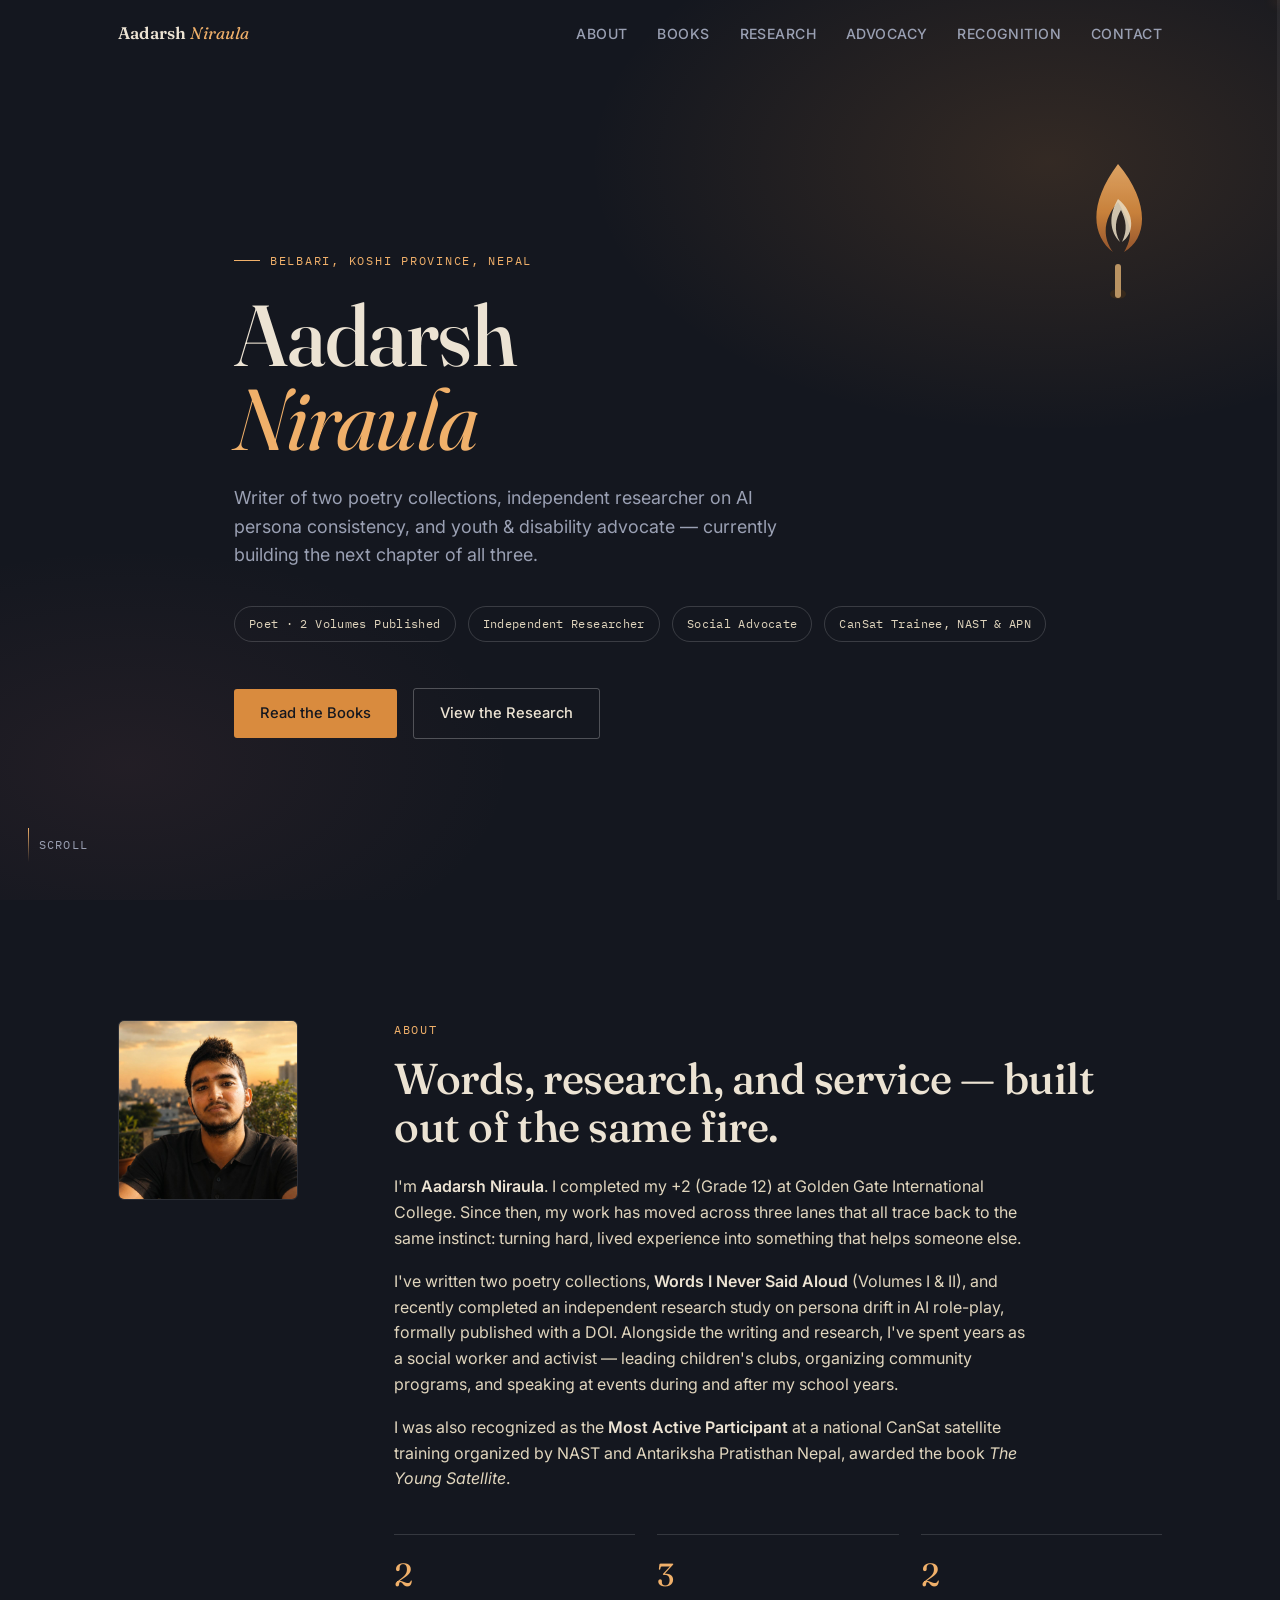
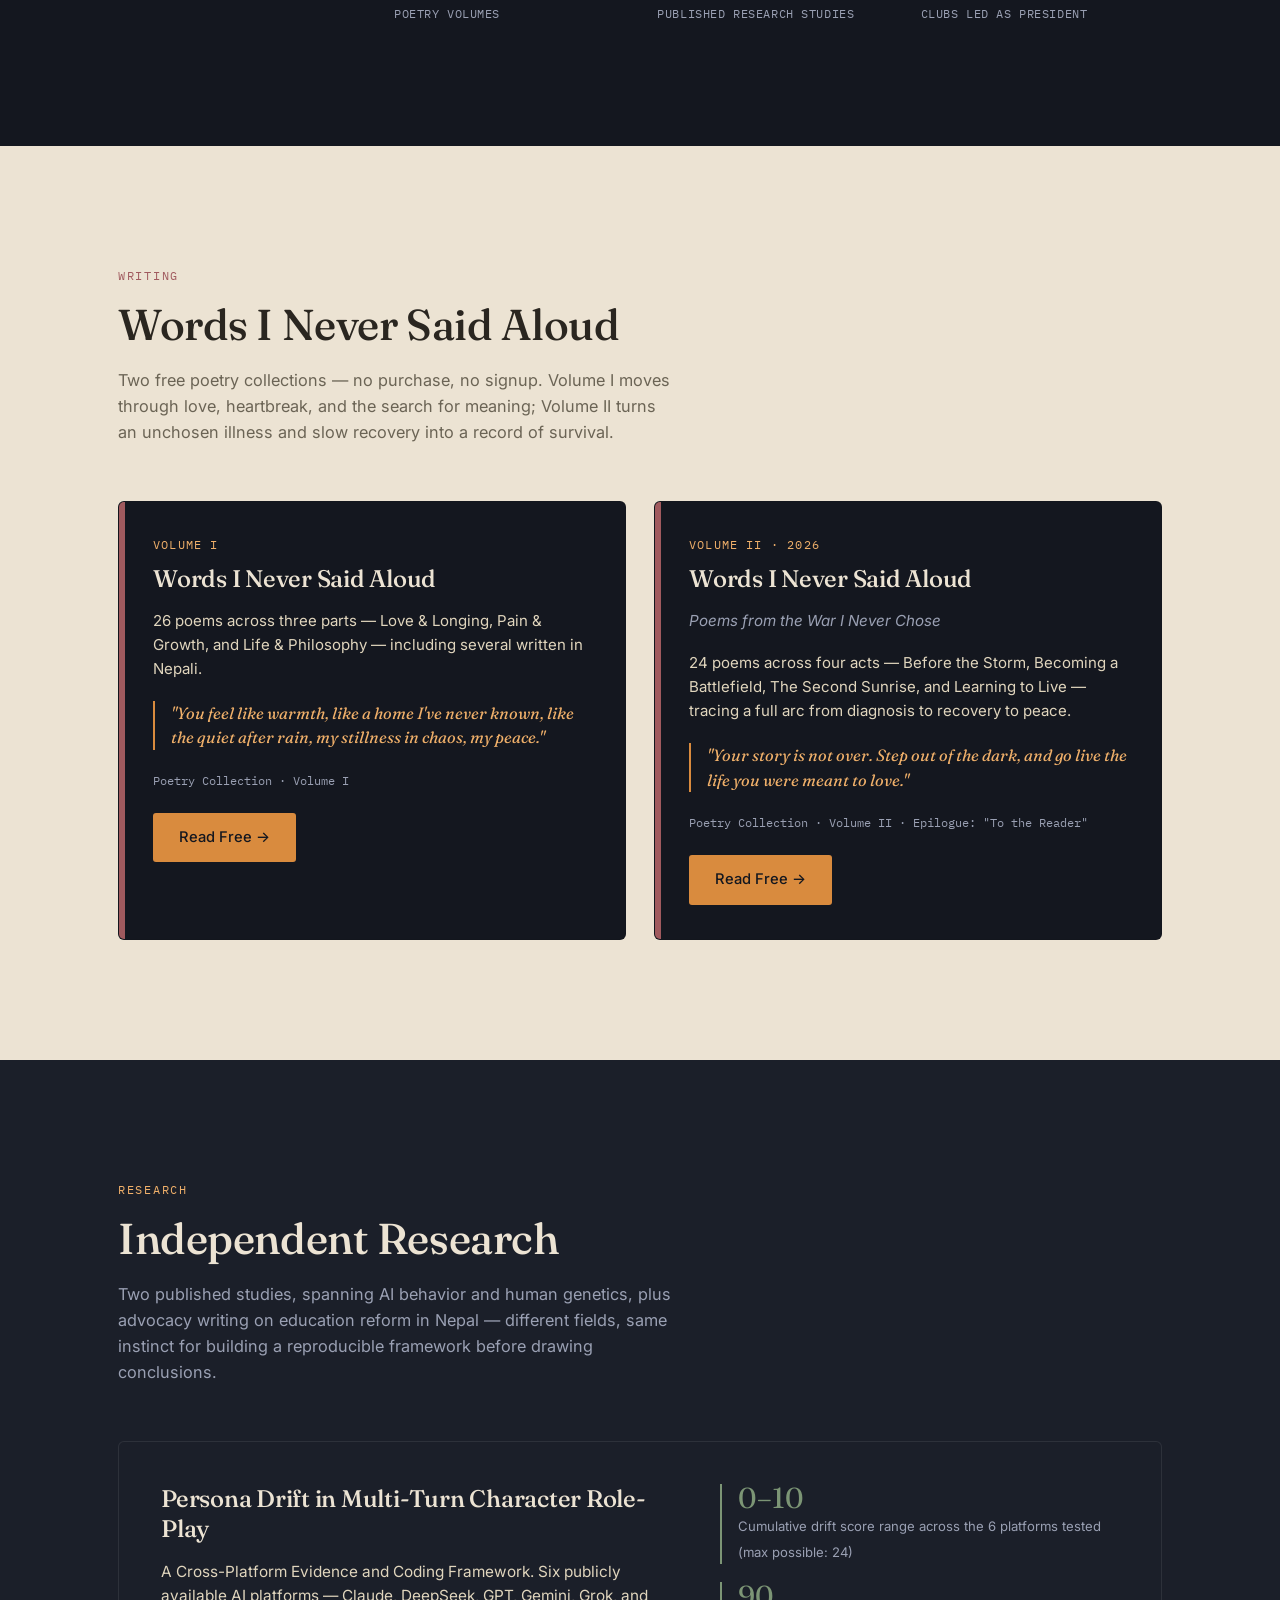
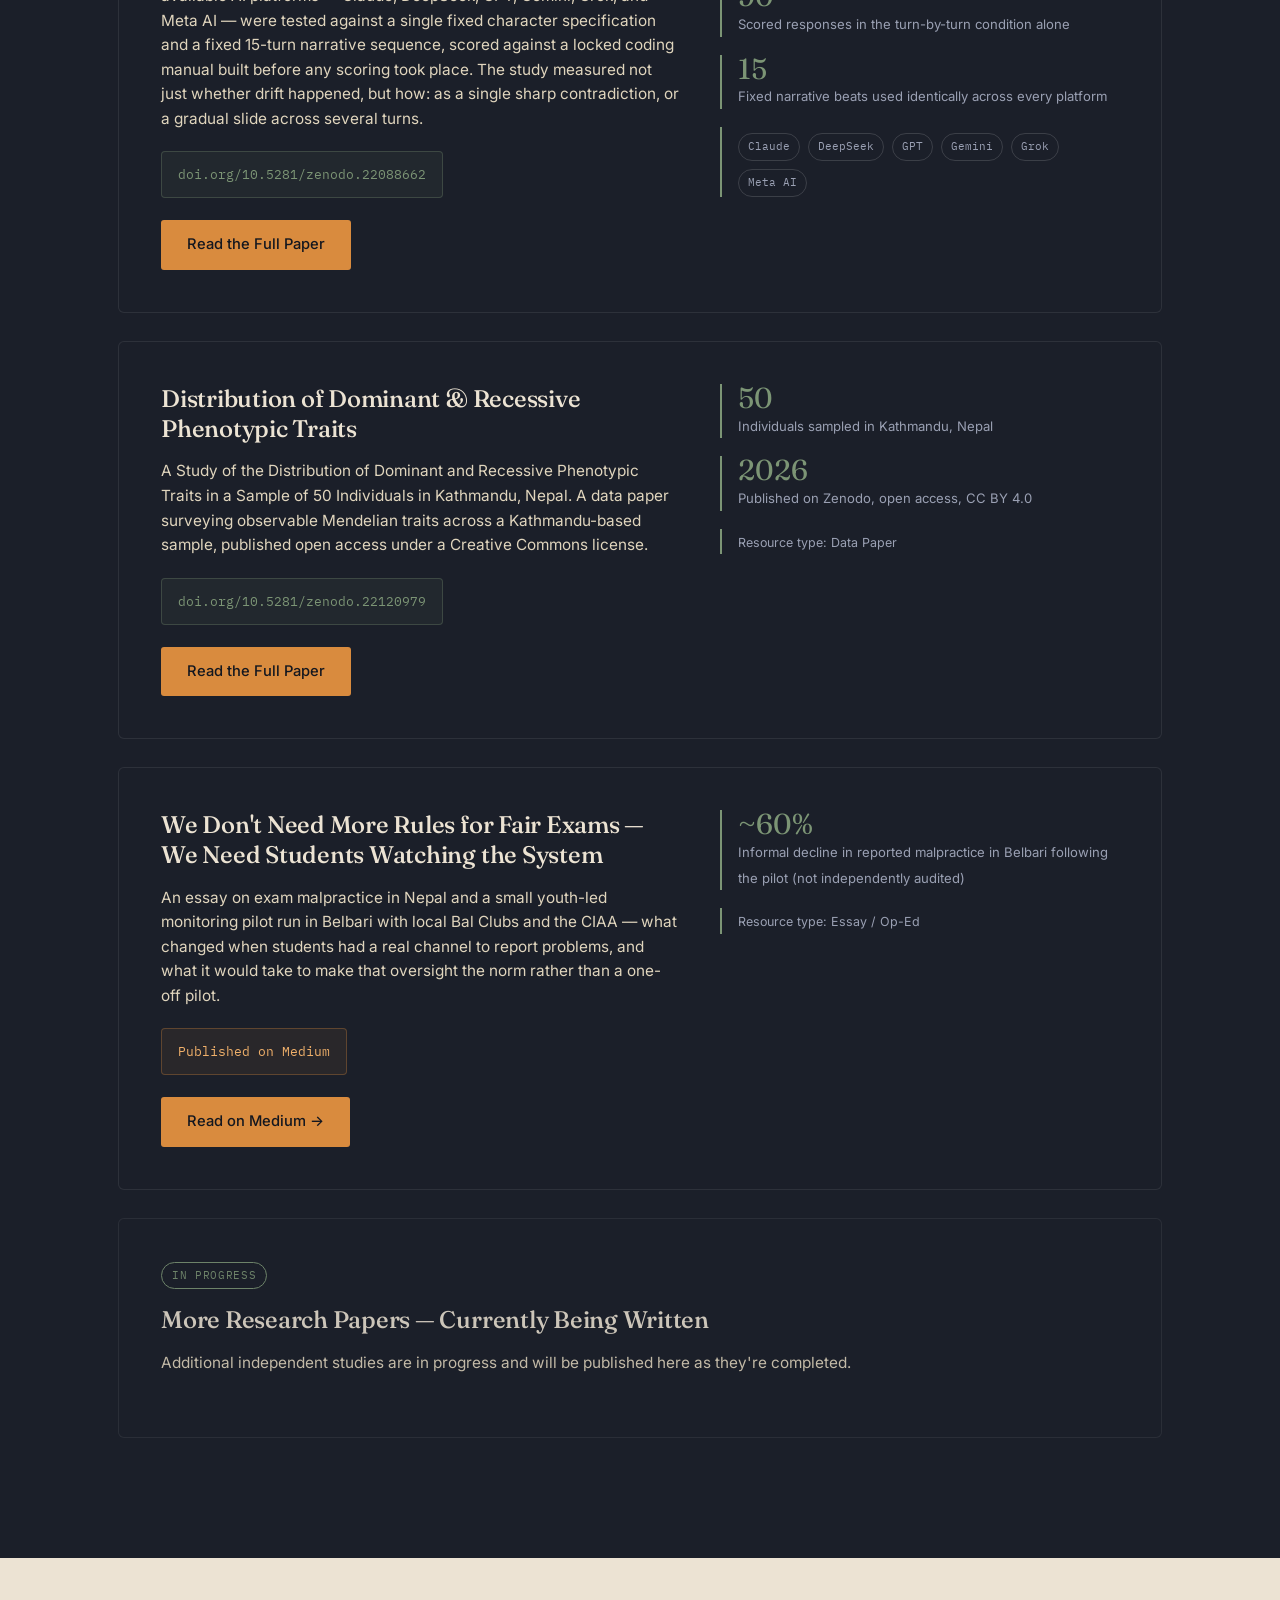
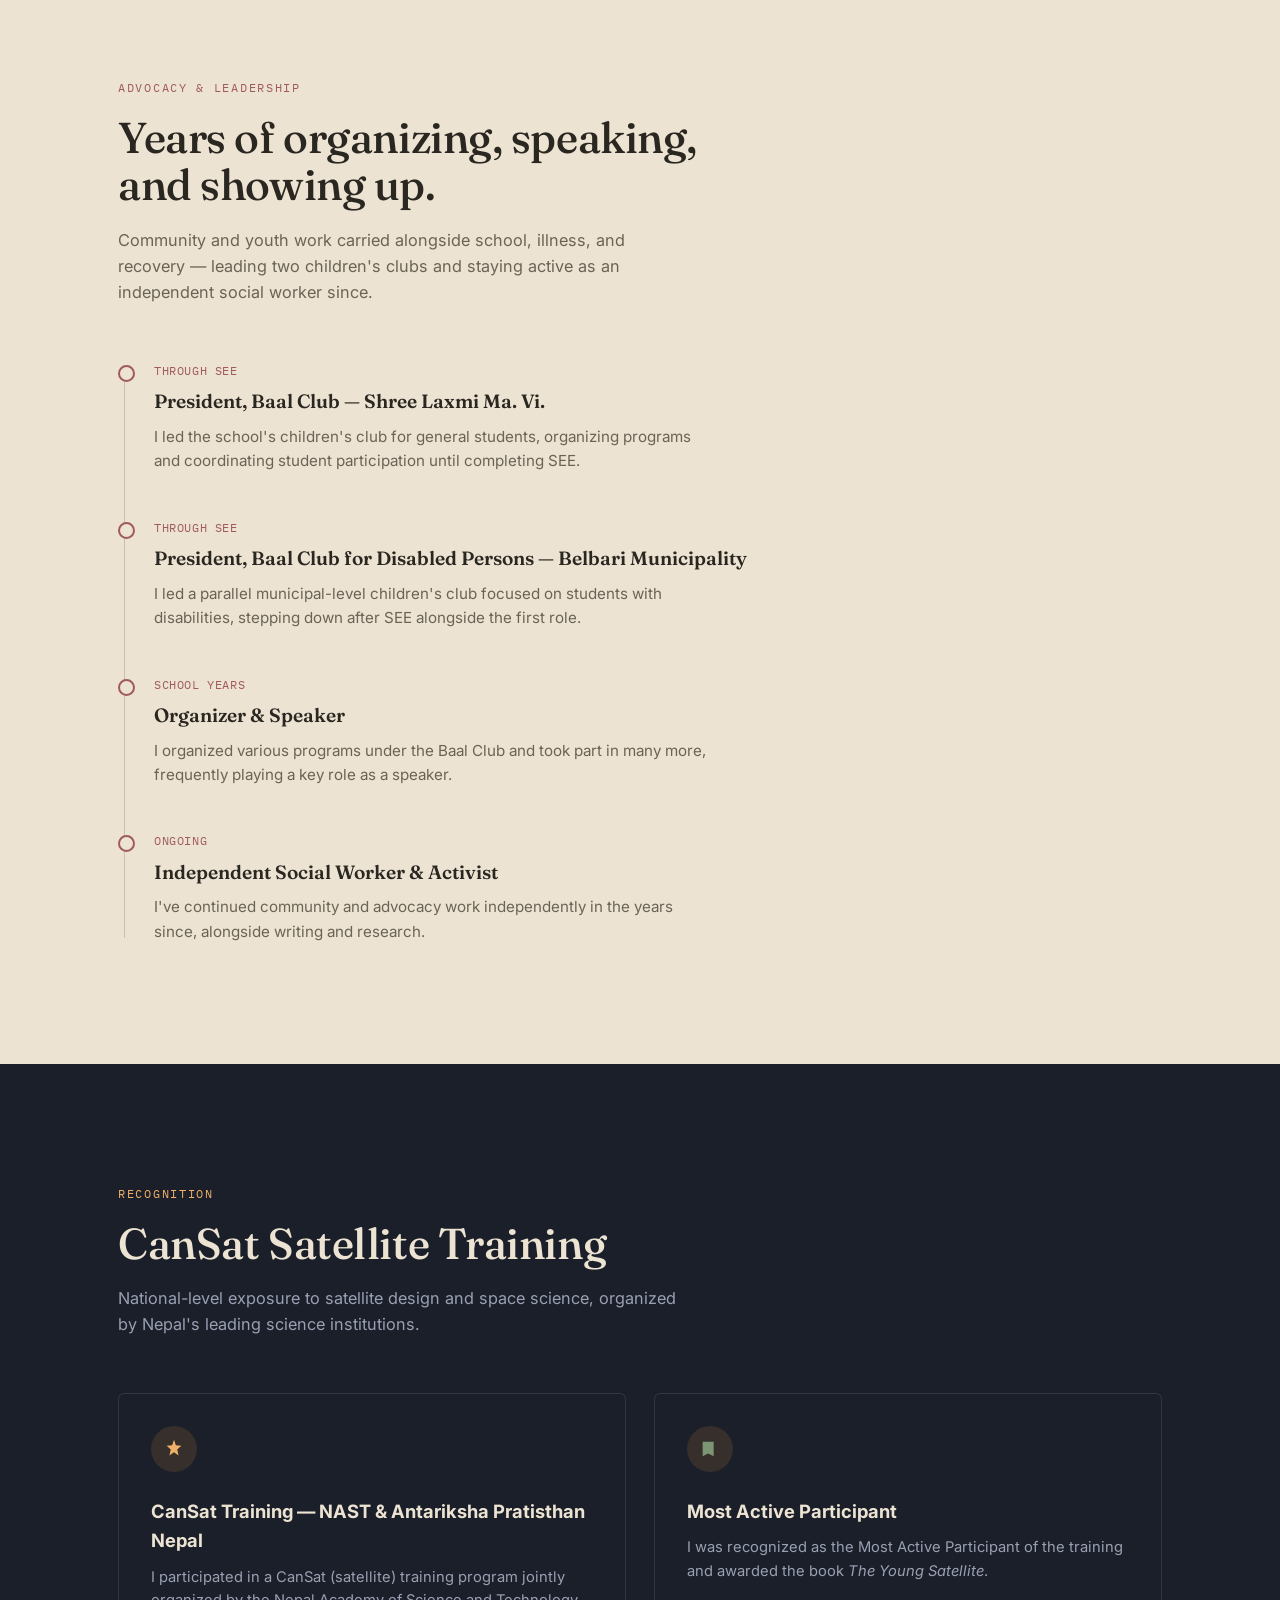
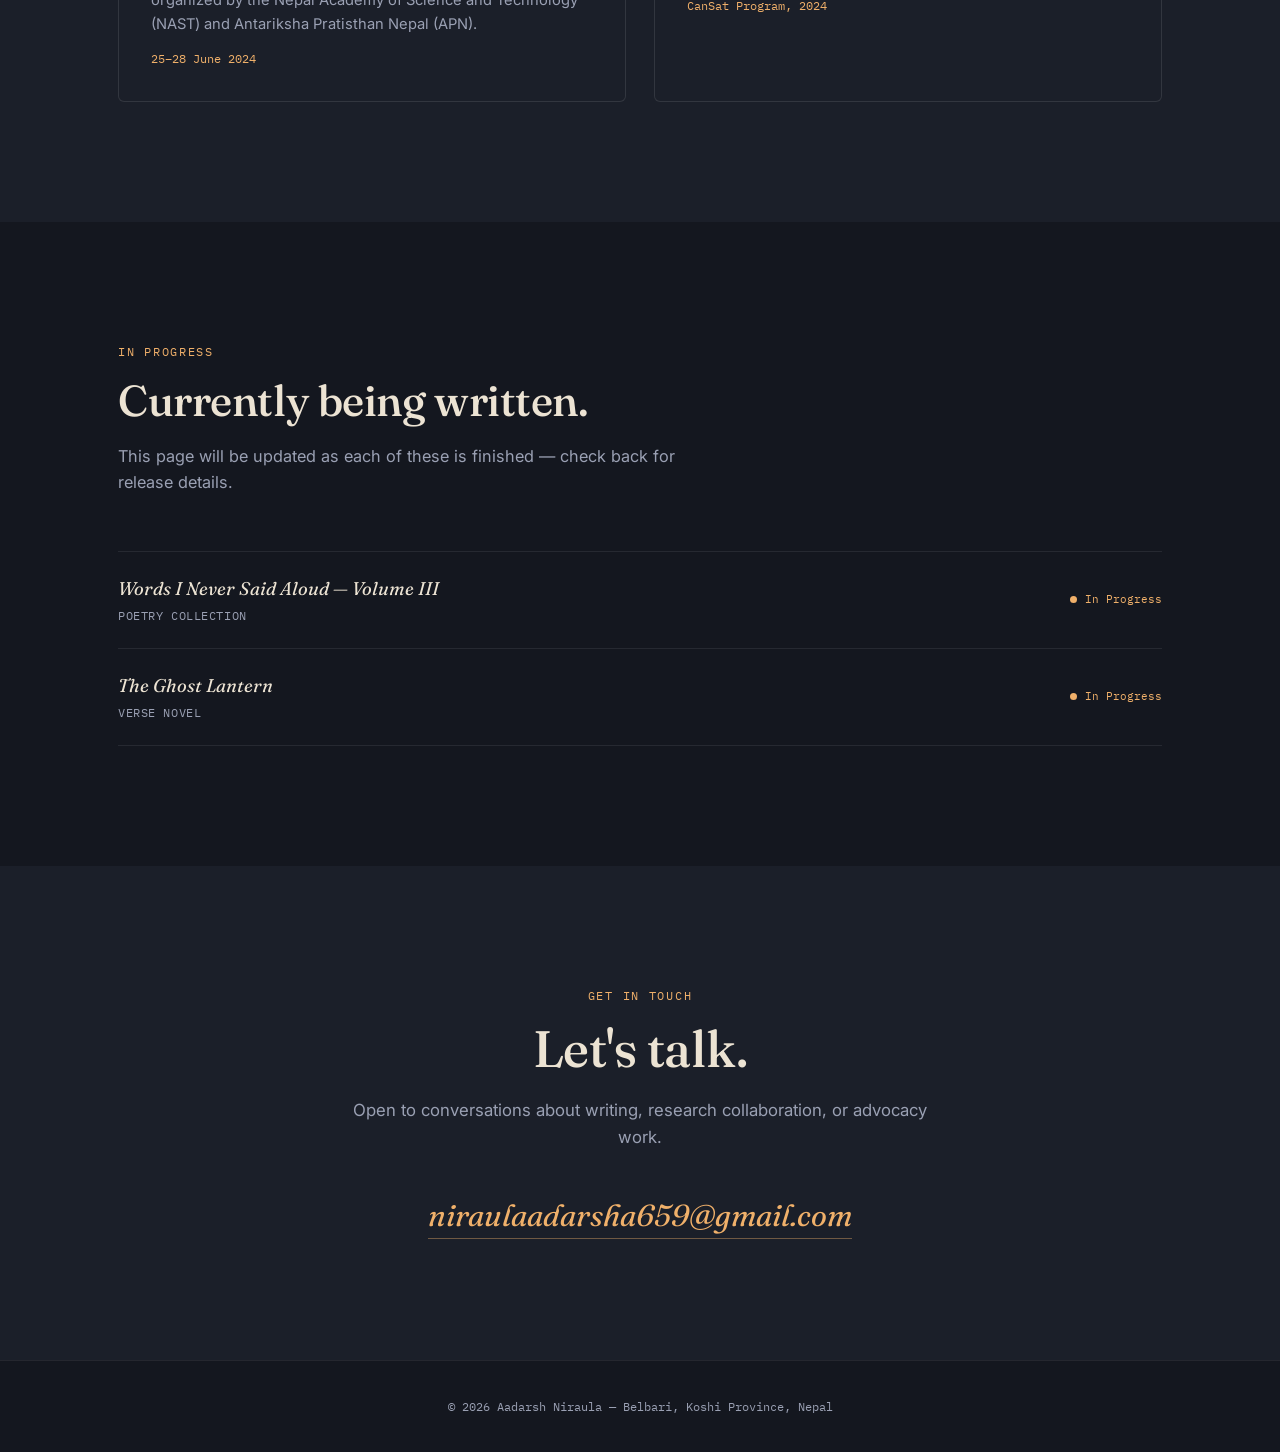
==== commit 8229e9eb: "Update index.html" ====
--- a/index.html
+++ b/index.html
@@ -370,7 +370,7 @@
         </div>
         <div class="stat-row">
           <div class="stat"><span class="num">2</span><span class="lbl">Poetry Volumes</span></div>
-          <div class="stat"><span class="num">2</span><span class="lbl">Published Research Studies</span></div>
+          <div class="stat"><span class="num">3</span><span class="lbl">Published Research Studies</span></div>
           <div class="stat"><span class="num">2</span><span class="lbl">Clubs Led as President</span></div>
         </div>
       </div>
@@ -412,7 +412,7 @@
     <div class="section-head reveal">
       <span class="sec-eyebrow">Research</span>
       <h2 class="sec-title">Independent Research</h2>
-      <p class="section-lede">Two published studies, spanning AI behavior and human genetics — different fields, same instinct for building a reproducible framework before drawing conclusions.</p>
+      <p class="section-lede">Two published studies, spanning AI behavior and human genetics, plus advocacy writing on education reform in Nepal — different fields, same instinct for building a reproducible framework before drawing conclusions.</p>
     </div>
 
     <div class="research-card reveal">
@@ -464,6 +464,33 @@
         <div class="rstat">
           <span class="desc-sm" style="color:var(--muted); font-size:0.78rem;">Resource type: Data Paper</span>
         </div>
+      </div>
+    </div>
+
+    <div class="research-card reveal" style="margin-top:28px;">
+      <div>
+        <h3>We Don't Need More Rules for Fair Exams — We Need Students Watching the System</h3>
+        <p>An essay on exam malpractice in Nepal and a small youth-led monitoring pilot run in Belbari with local Bal Clubs and the CIAA — what changed when students had a real channel to report problems, and what it would take to make that oversight the norm rather than a one-off pilot.</p>
+        <div class="doi-box" style="color:var(--ember-light); border-color:rgba(217,139,62,0.3); background:rgba(217,139,62,0.08);">Published on Medium</div>
+        <br>
+        <a href="https://medium.com/@niraulaadarsha659/we-dont-need-more-rules-for-fair-exams-we-need-students-watching-the-system-6b9a3e607199" target="_blank" rel="noopener" class="btn btn-primary">Read on Medium →</a>
+      </div>
+      <div class="research-stats">
+        <div class="rstat">
+          <span class="num">~60%</span>
+          <span class="desc-sm">Informal decline in reported malpractice in Belbari following the pilot (not independently audited)</span>
+        </div>
+        <div class="rstat">
+          <span class="desc-sm" style="color:var(--muted); font-size:0.78rem;">Resource type: Essay / Op-Ed</span>
+        </div>
+      </div>
+    </div>
+
+    <div class="research-card reveal" style="margin-top:28px; opacity:0.85; grid-template-columns:1fr;">
+      <div>
+        <span class="badge-progress" style="margin-bottom:16px;">In Progress</span>
+        <h3>More Research Papers — Currently Being Written</h3>
+        <p>Additional independent studies are in progress and will be published here as they're completed.</p>
       </div>
     </div>
   </div>
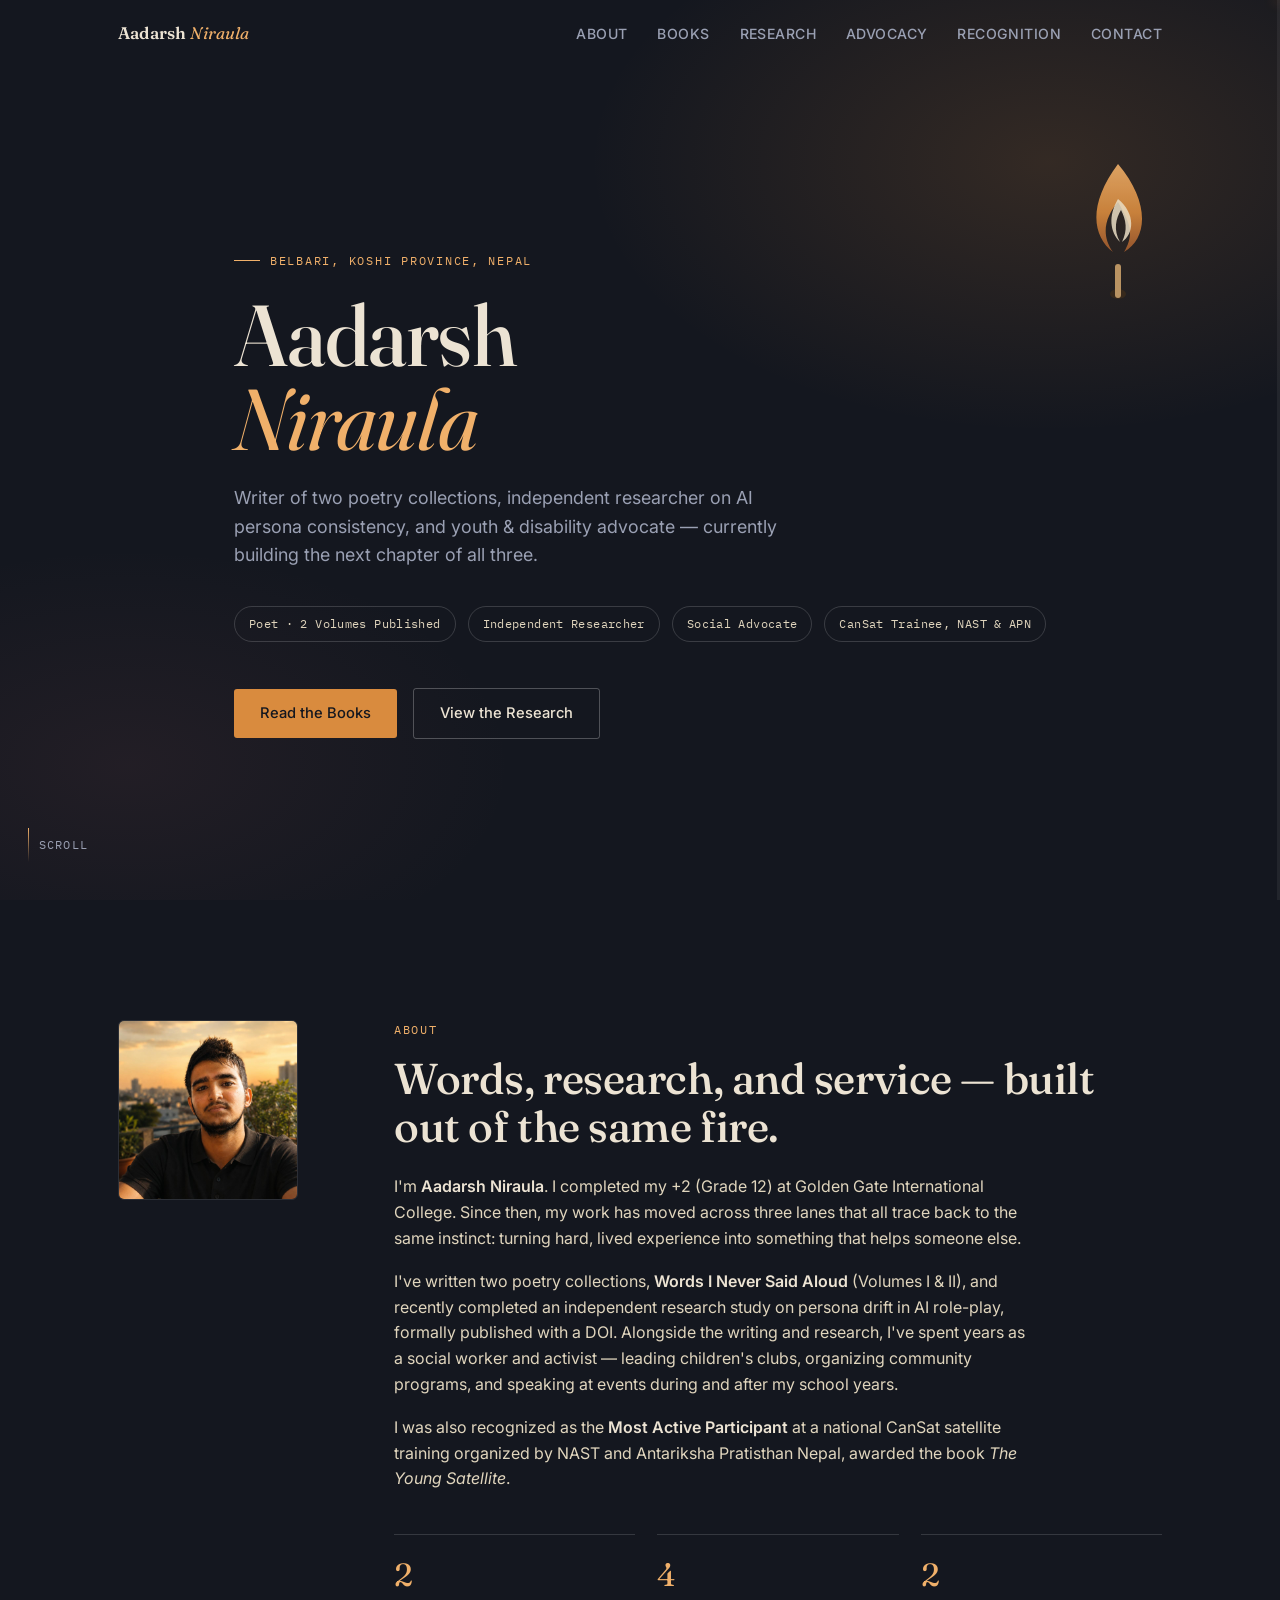
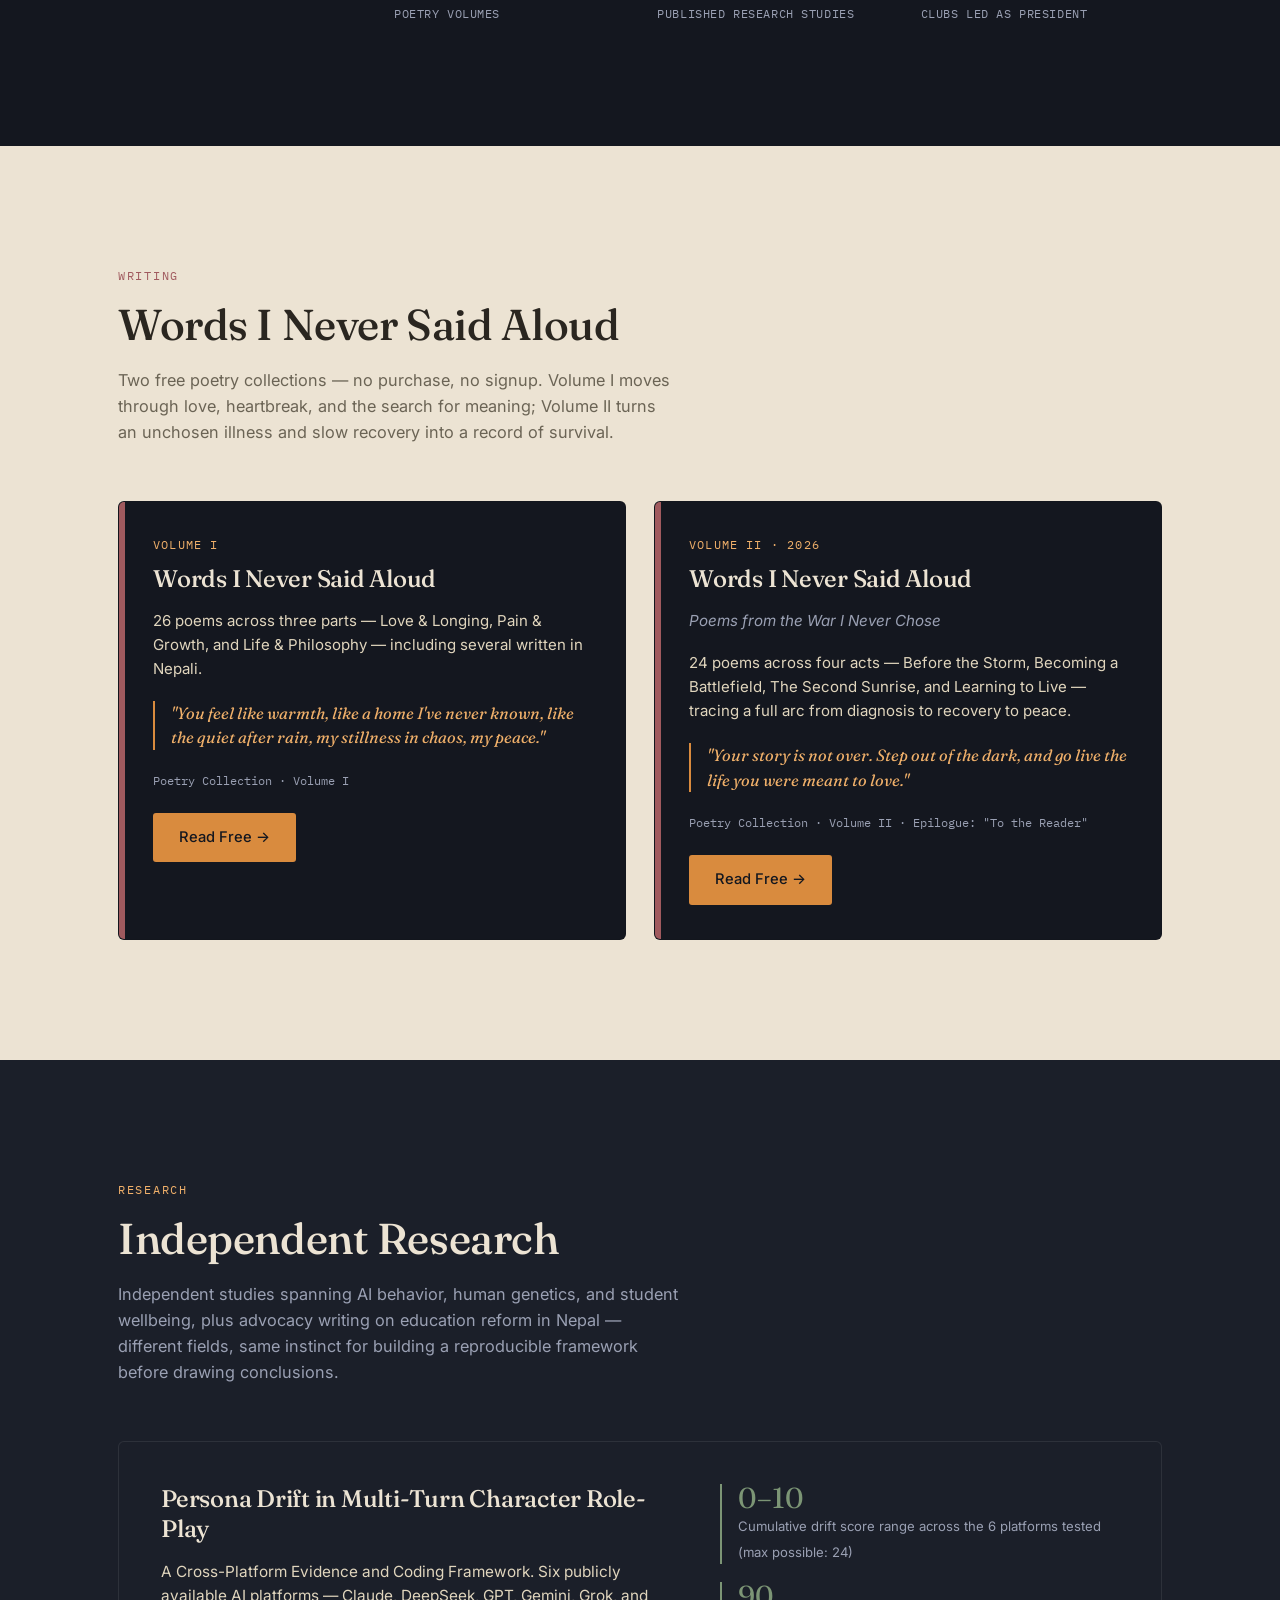
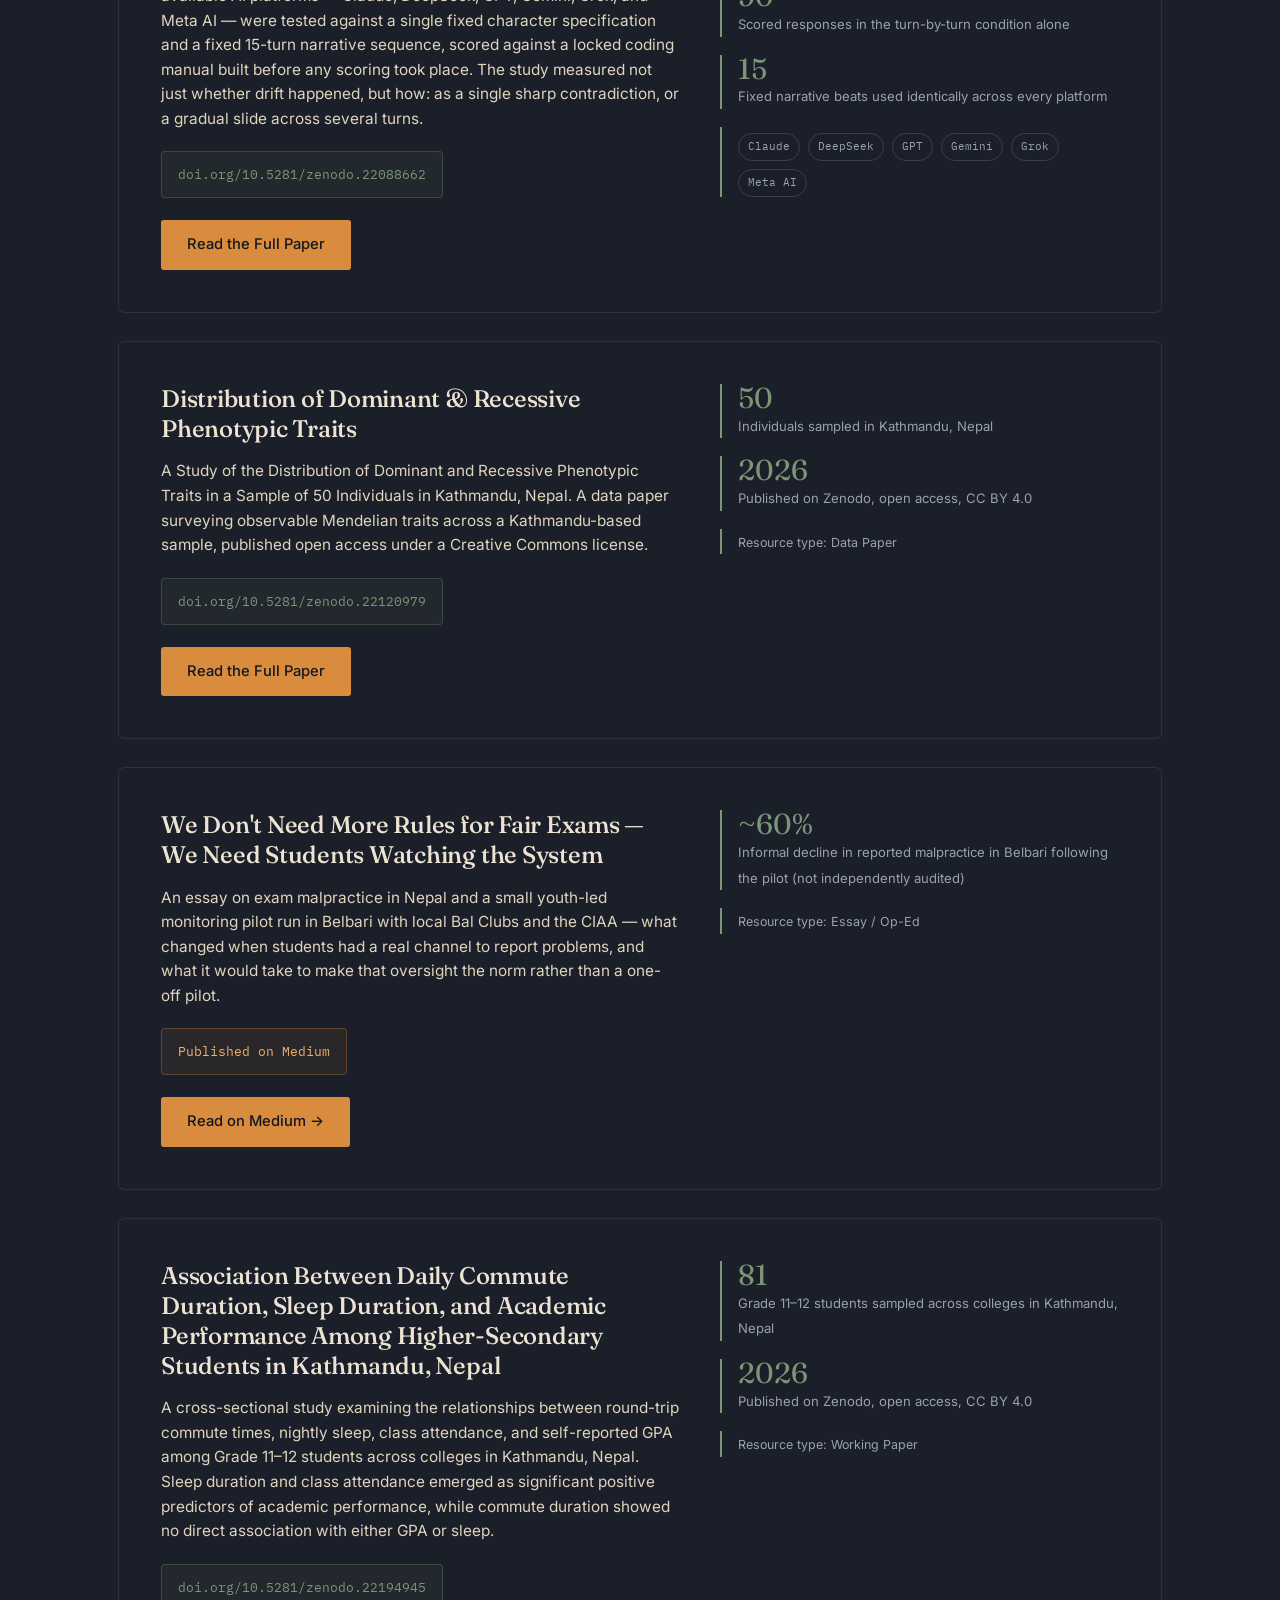
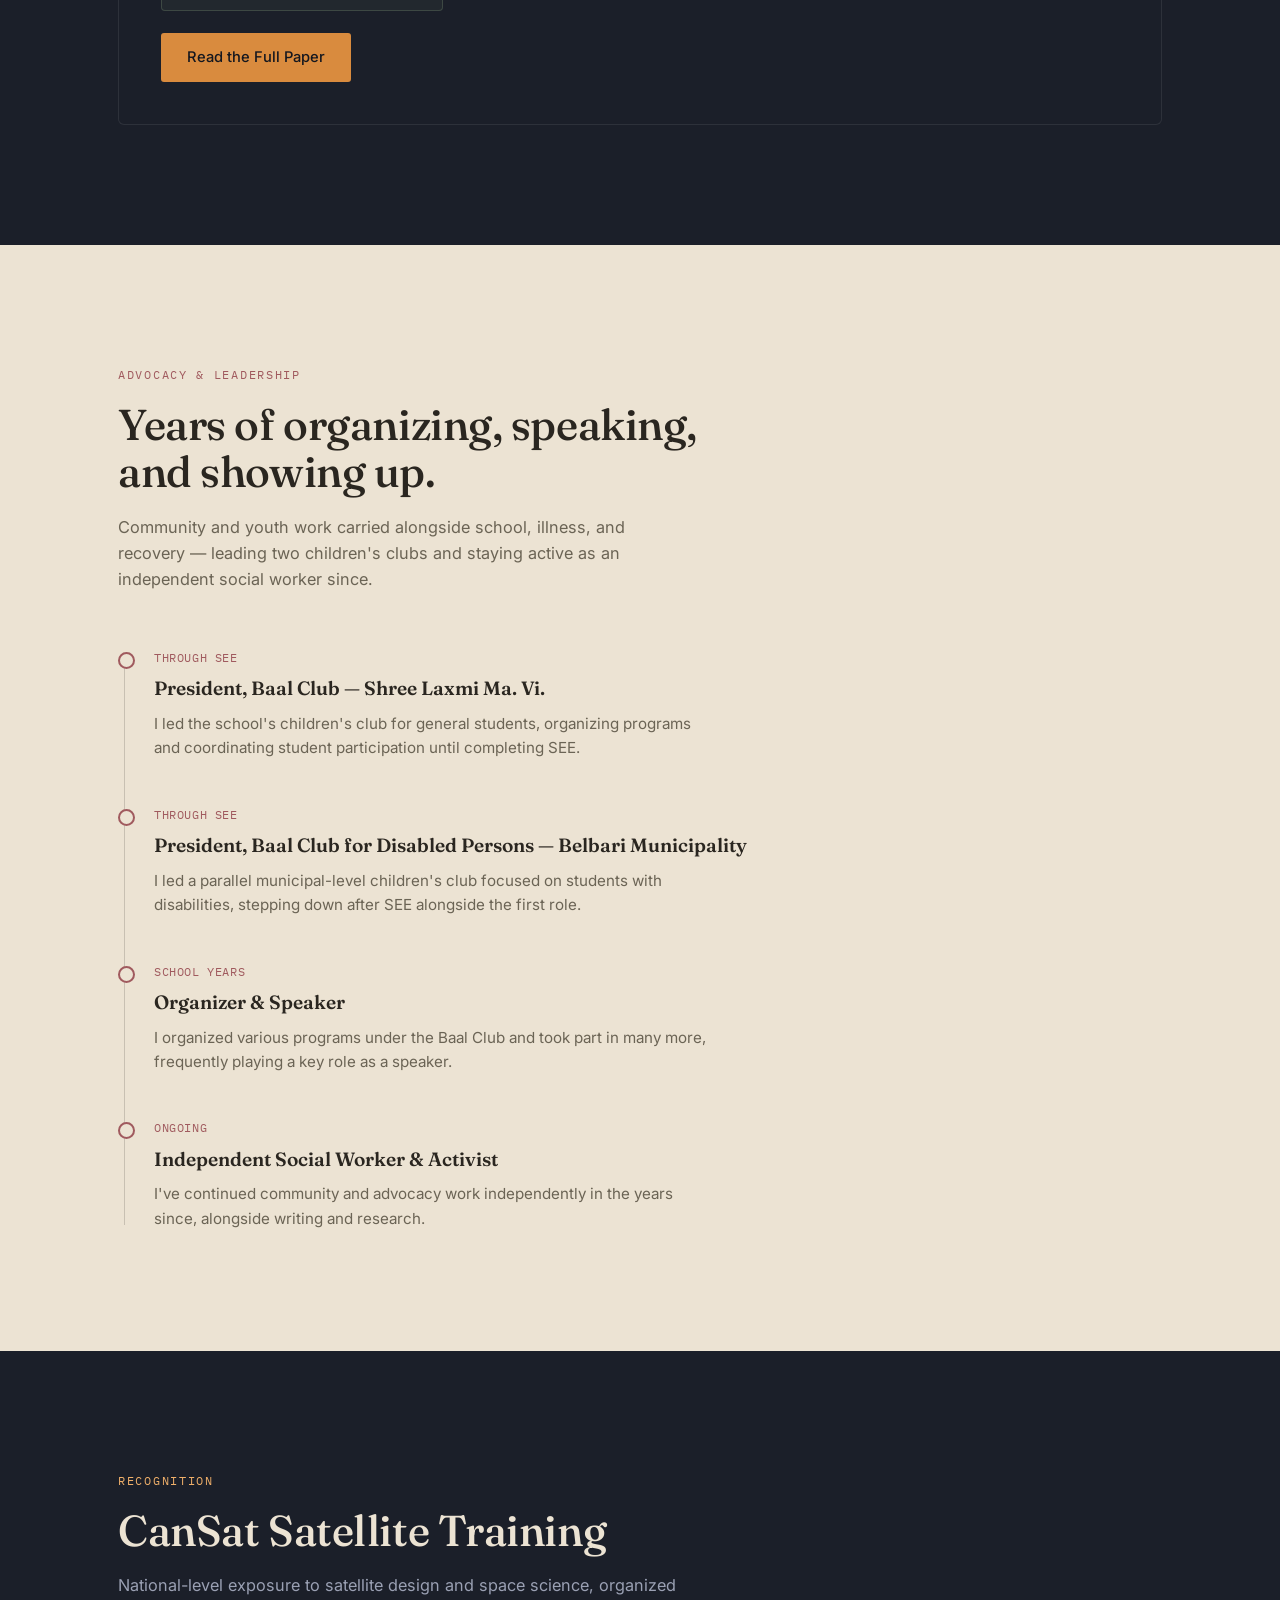
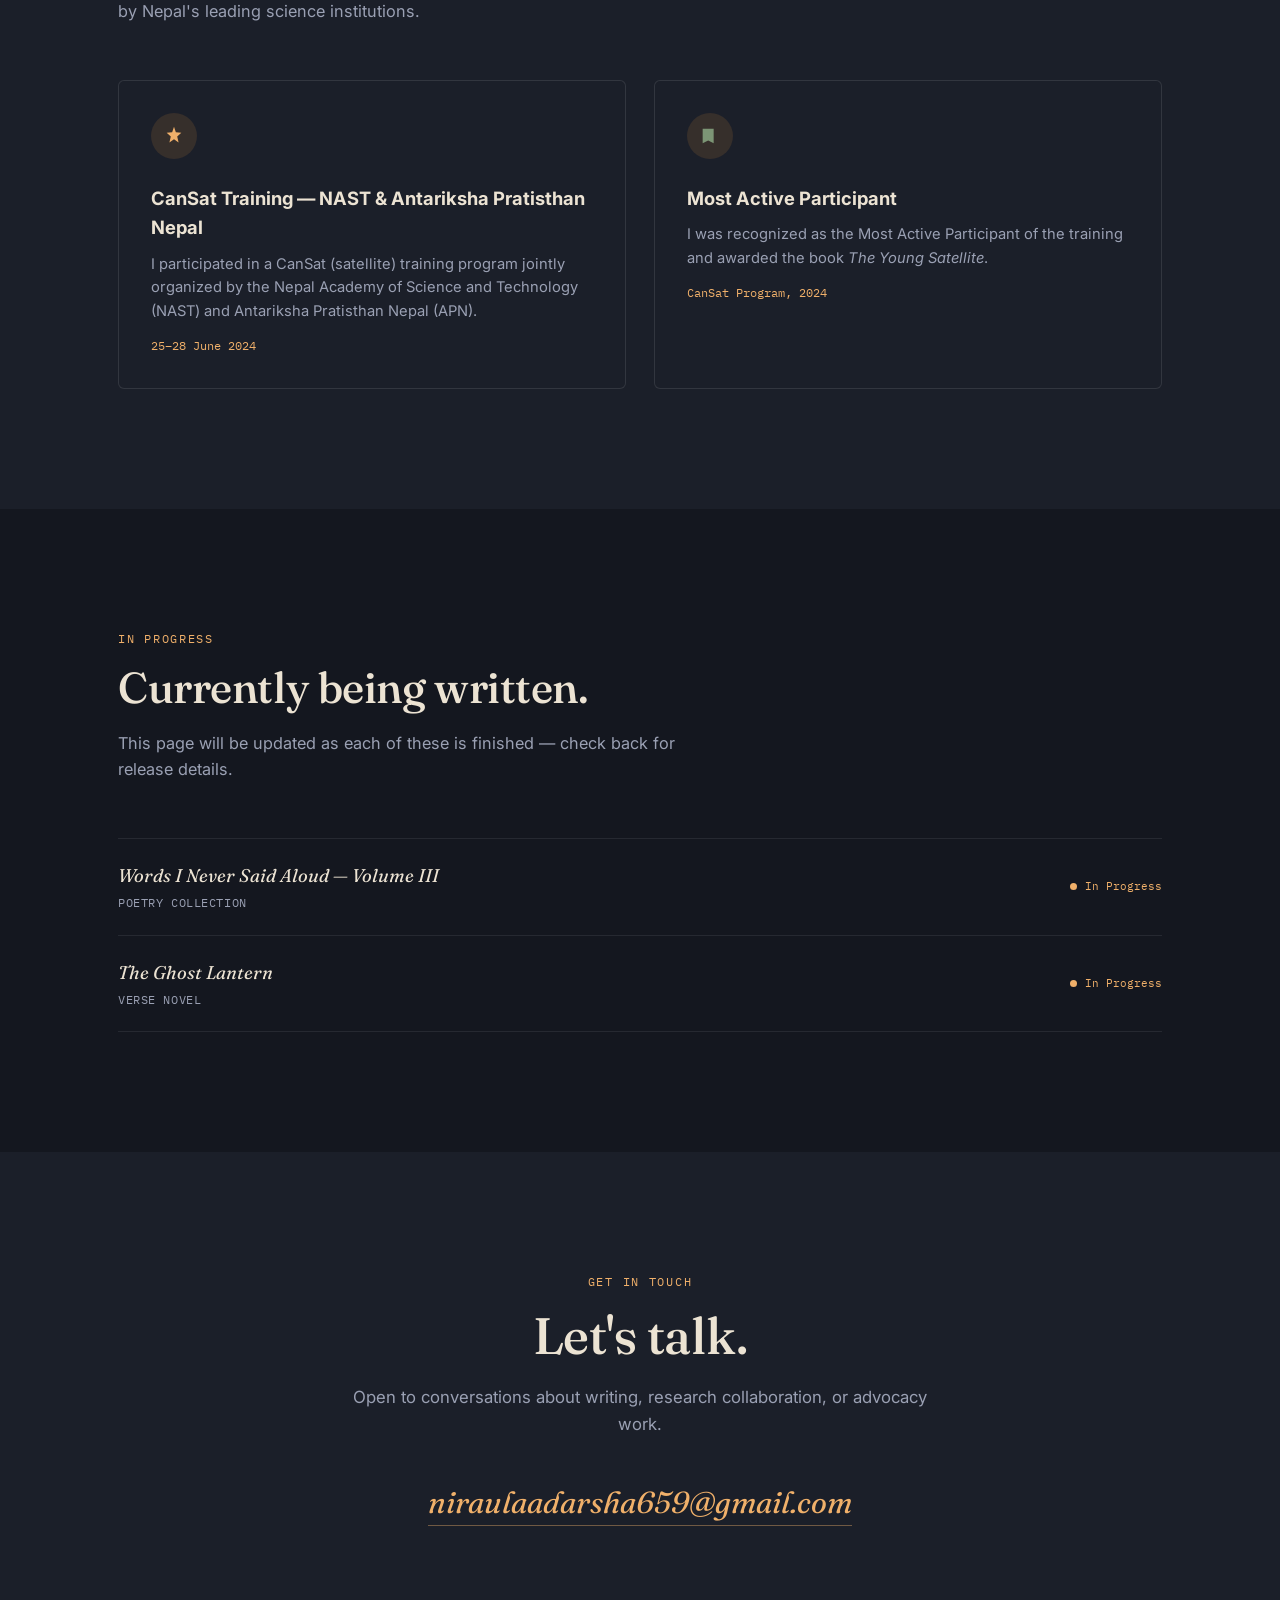
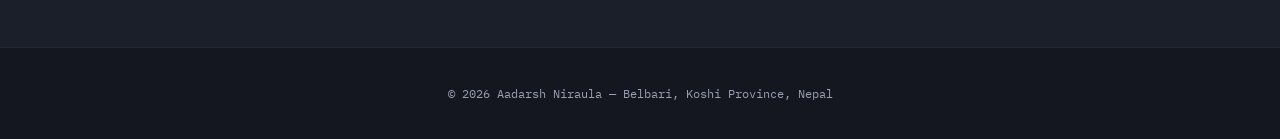
==== commit 244ab1a6: "Revise research statistics and add new study details Updated statistics and descriptions for researc" ====
--- a/index.html
+++ b/index.html
@@ -370,7 +370,7 @@
         </div>
         <div class="stat-row">
           <div class="stat"><span class="num">2</span><span class="lbl">Poetry Volumes</span></div>
-          <div class="stat"><span class="num">3</span><span class="lbl">Published Research Studies</span></div>
+          <div class="stat"><span class="num">4</span><span class="lbl">Published Research Studies</span></div>
           <div class="stat"><span class="num">2</span><span class="lbl">Clubs Led as President</span></div>
         </div>
       </div>
@@ -412,7 +412,7 @@
     <div class="section-head reveal">
       <span class="sec-eyebrow">Research</span>
       <h2 class="sec-title">Independent Research</h2>
-      <p class="section-lede">Two published studies, spanning AI behavior and human genetics, plus advocacy writing on education reform in Nepal — different fields, same instinct for building a reproducible framework before drawing conclusions.</p>
+      <p class="section-lede">Independent studies spanning AI behavior, human genetics, and student wellbeing, plus advocacy writing on education reform in Nepal — different fields, same instinct for building a reproducible framework before drawing conclusions.</p>
     </div>
 
     <div class="research-card reveal">
@@ -486,11 +486,26 @@
       </div>
     </div>
 
-    <div class="research-card reveal" style="margin-top:28px; opacity:0.85; grid-template-columns:1fr;">
+    <div class="research-card reveal" style="margin-top:28px;">
       <div>
-        <span class="badge-progress" style="margin-bottom:16px;">In Progress</span>
-        <h3>More Research Papers — Currently Being Written</h3>
-        <p>Additional independent studies are in progress and will be published here as they're completed.</p>
+        <h3>Association Between Daily Commute Duration, Sleep Duration, and Academic Performance Among Higher-Secondary Students in Kathmandu, Nepal</h3>
+        <p>A cross-sectional study examining the relationships between round-trip commute times, nightly sleep, class attendance, and self-reported GPA among Grade 11–12 students across colleges in Kathmandu, Nepal. Sleep duration and class attendance emerged as significant positive predictors of academic performance, while commute duration showed no direct association with either GPA or sleep.</p>
+        <div class="doi-box">doi.org/10.5281/zenodo.22194945</div>
+        <br>
+        <a href="https://doi.org/10.5281/zenodo.22194945" target="_blank" rel="noopener" class="btn btn-primary">Read the Full Paper</a>
+      </div>
+      <div class="research-stats">
+        <div class="rstat">
+          <span class="num">81</span>
+          <span class="desc-sm">Grade 11–12 students sampled across colleges in Kathmandu, Nepal</span>
+        </div>
+        <div class="rstat">
+          <span class="num">2026</span>
+          <span class="desc-sm">Published on Zenodo, open access, CC BY 4.0</span>
+        </div>
+        <div class="rstat">
+          <span class="desc-sm" style="color:var(--muted); font-size:0.78rem;">Resource type: Working Paper</span>
+        </div>
       </div>
     </div>
   </div>
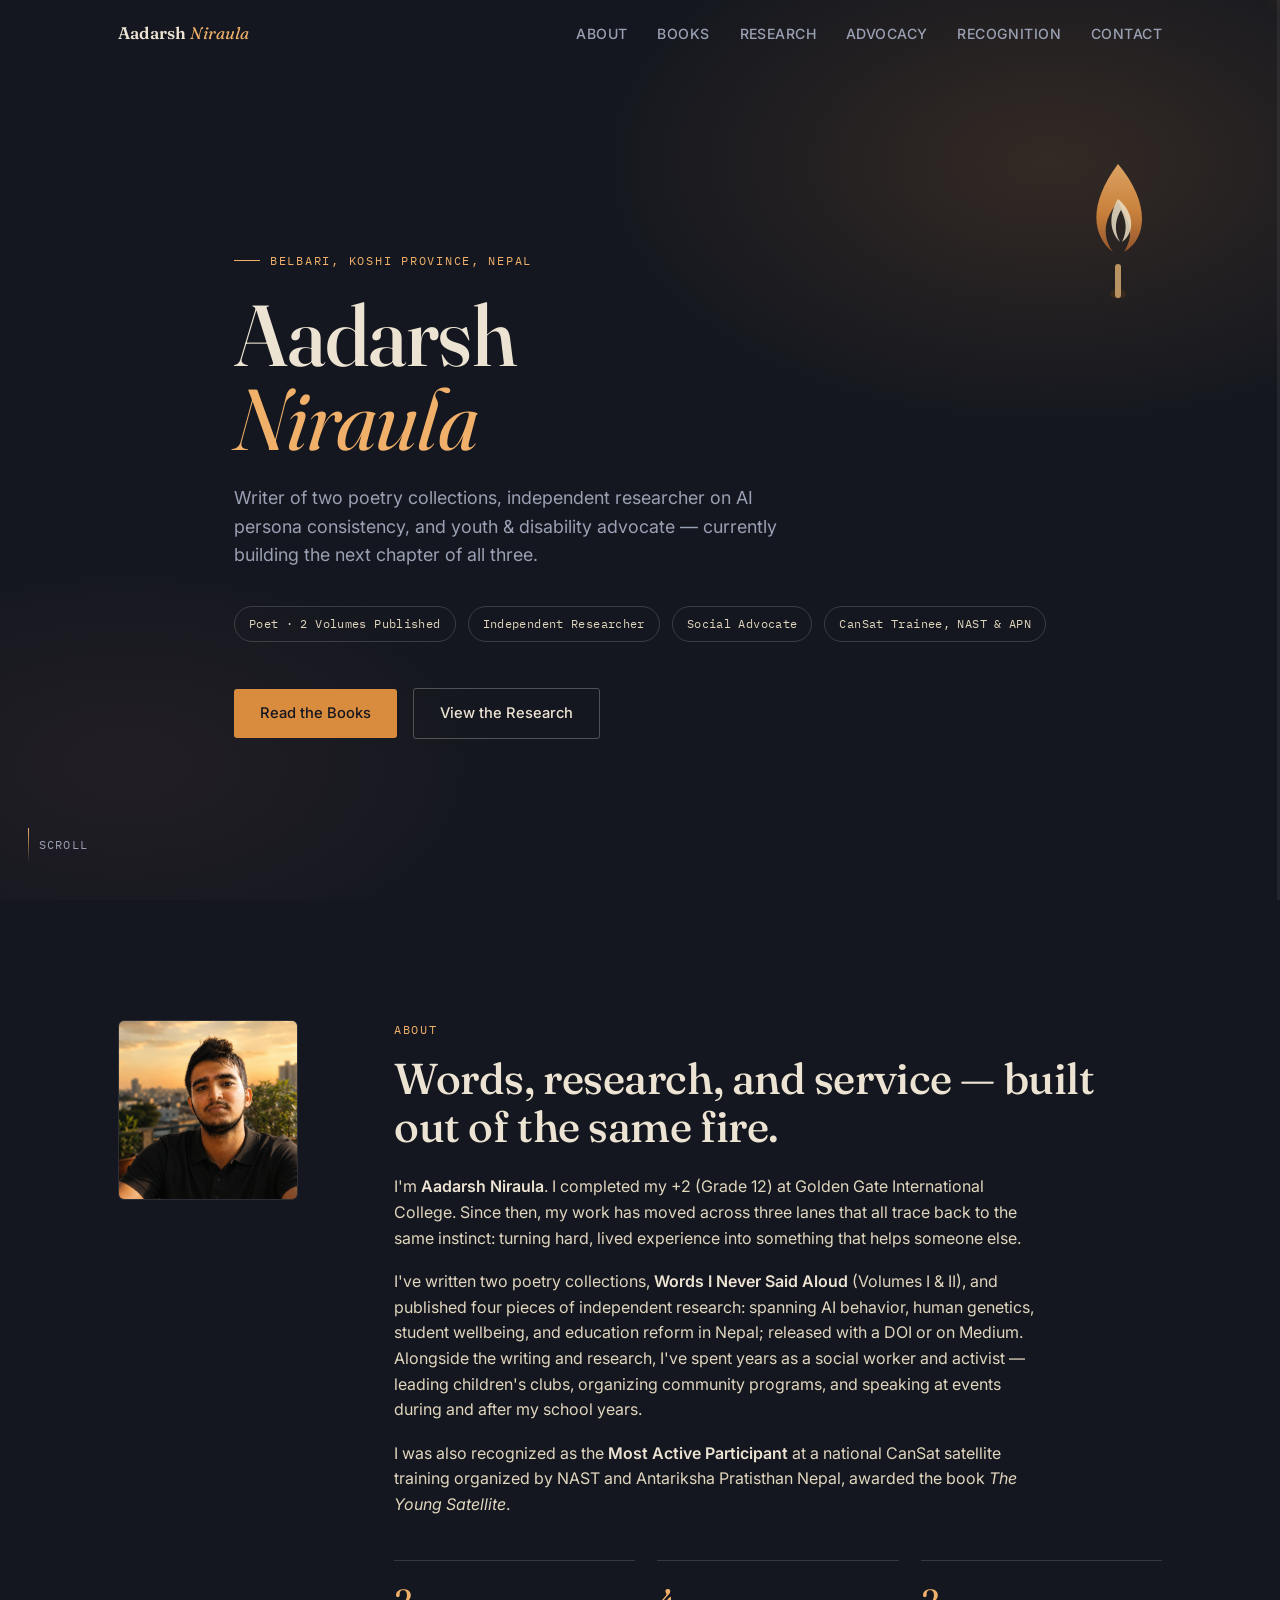
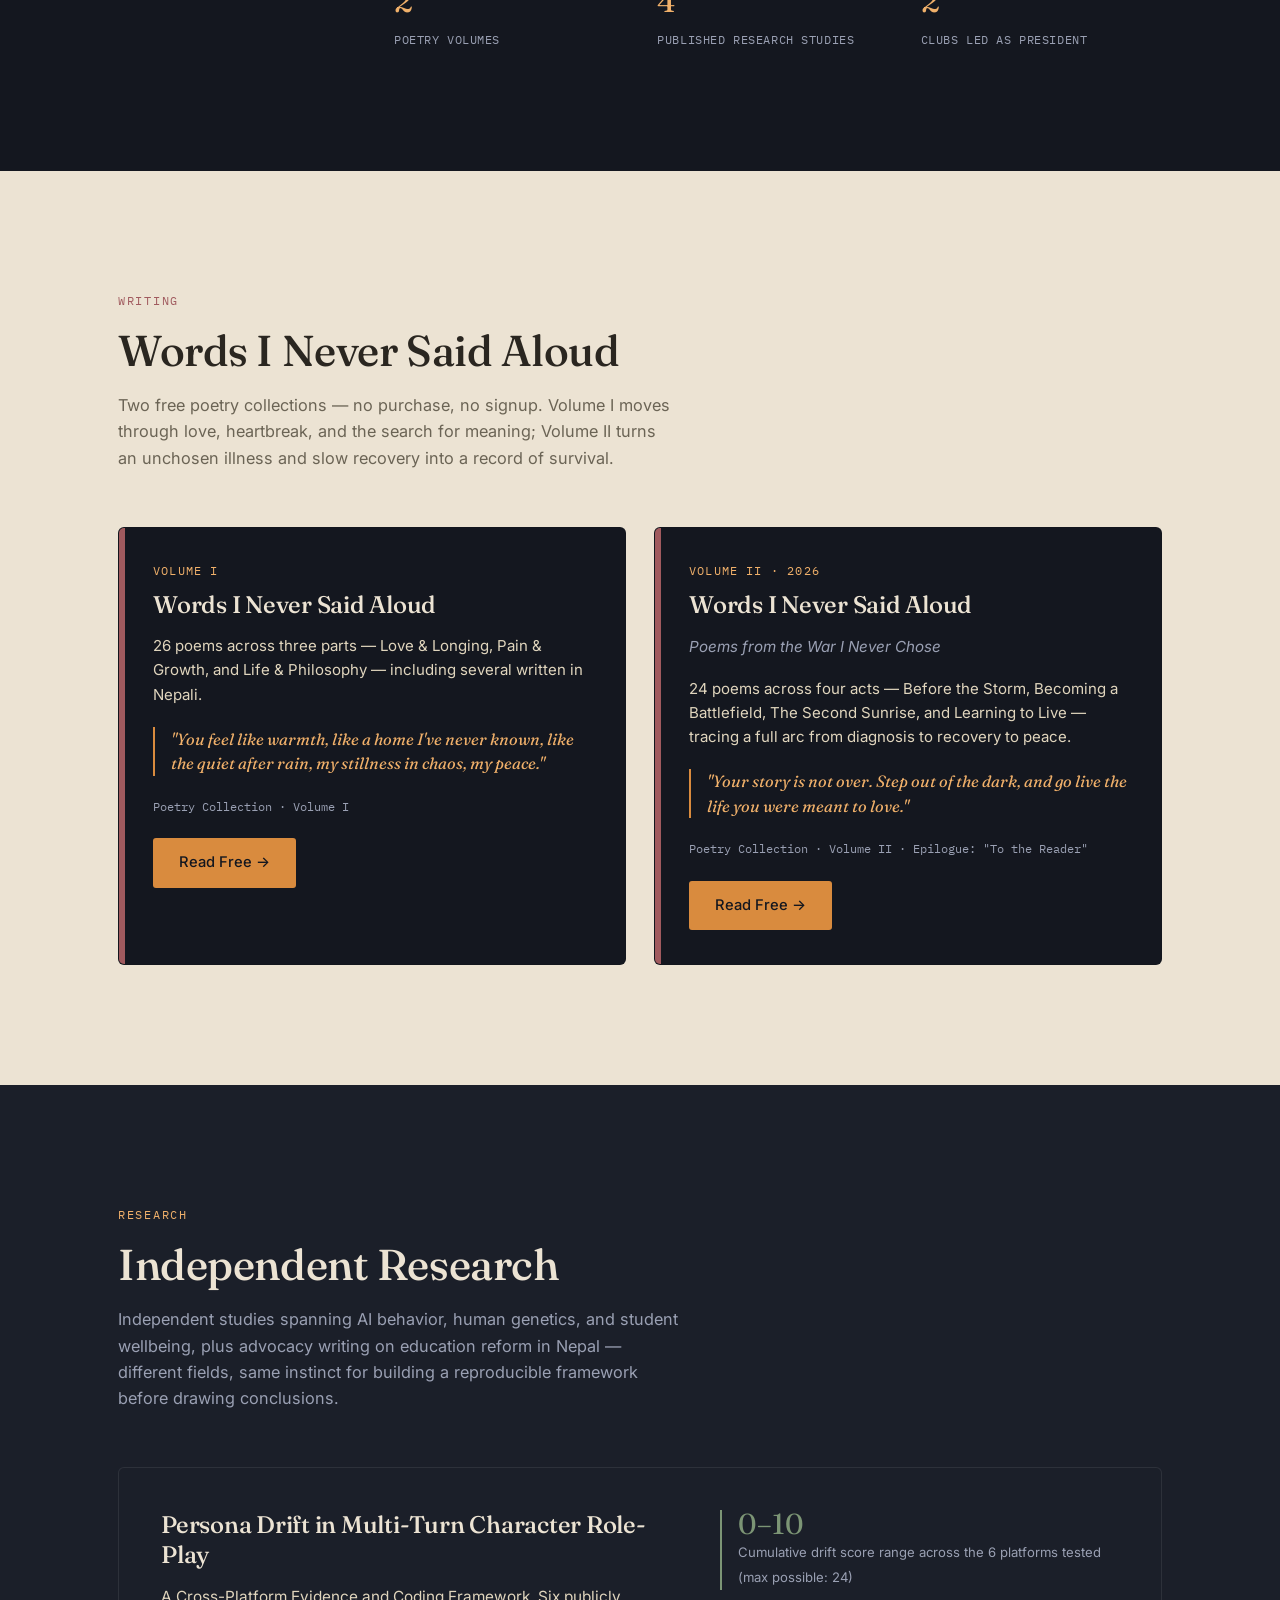
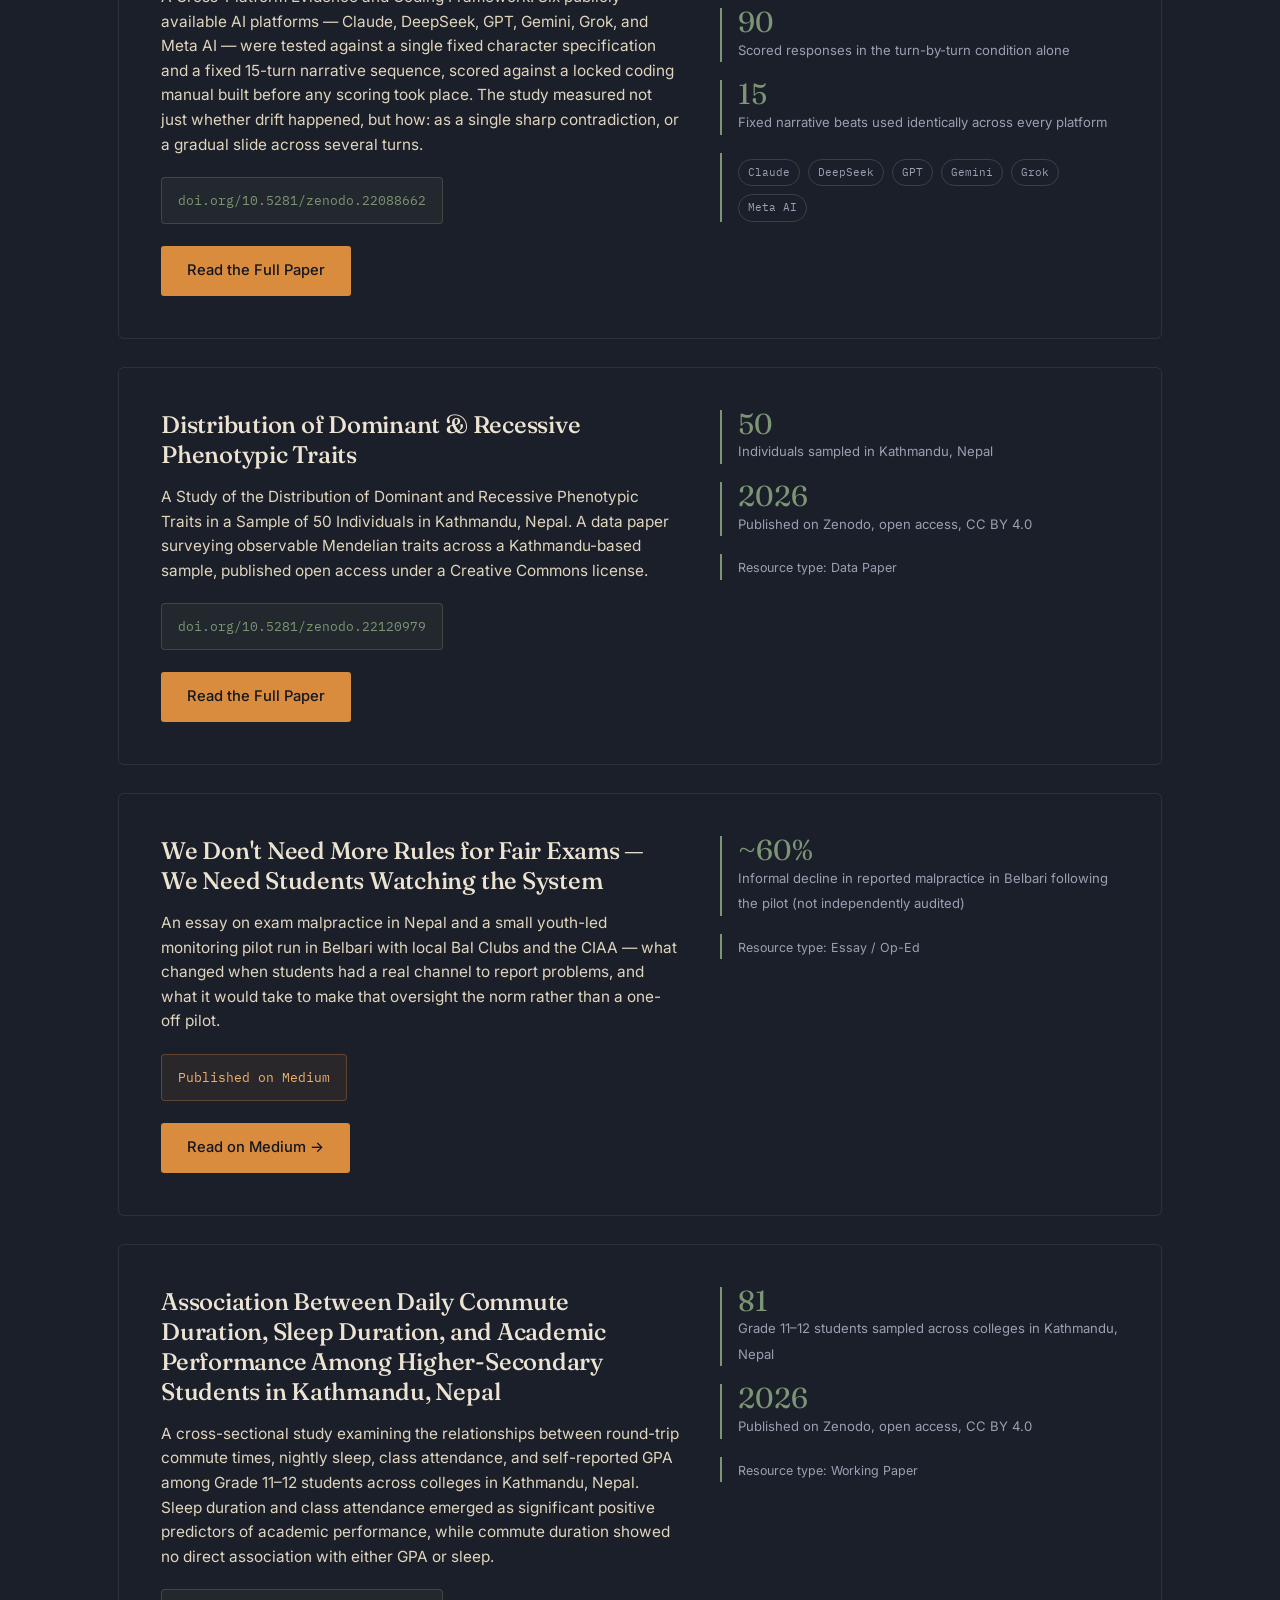
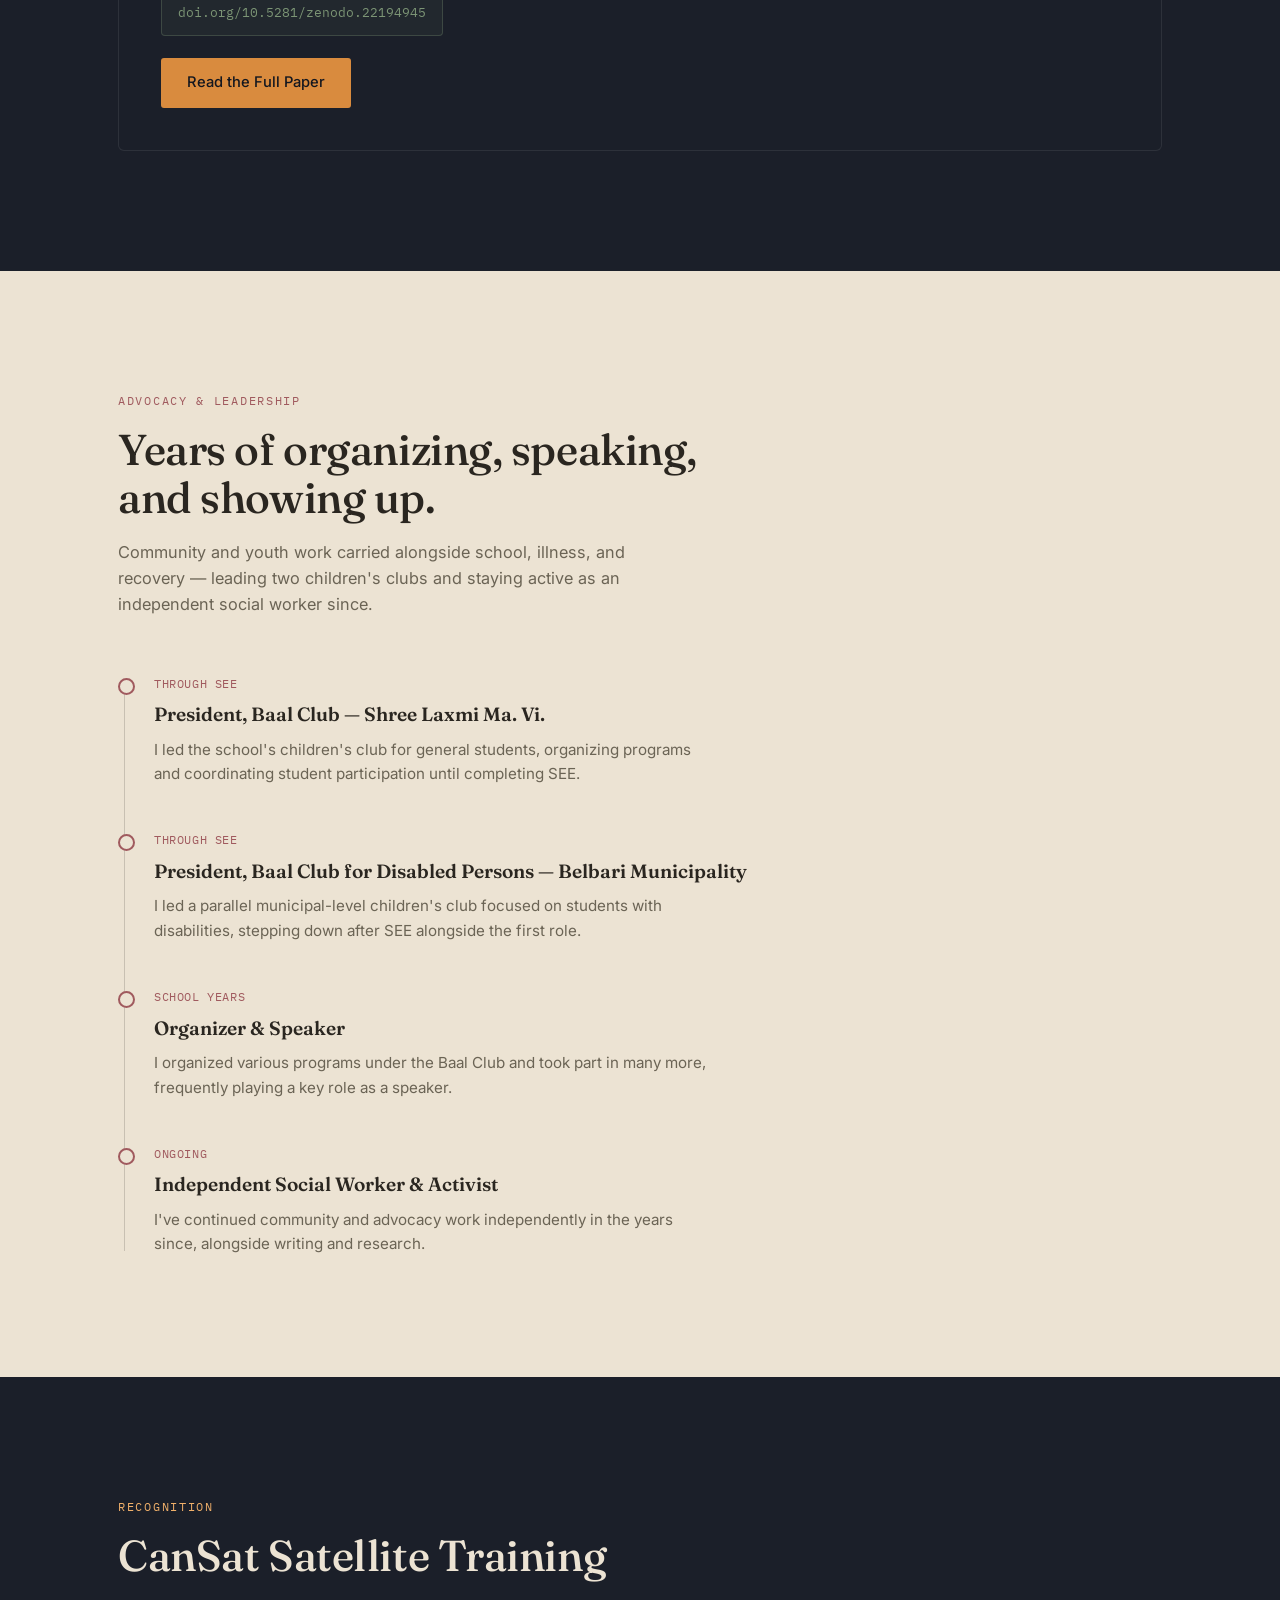
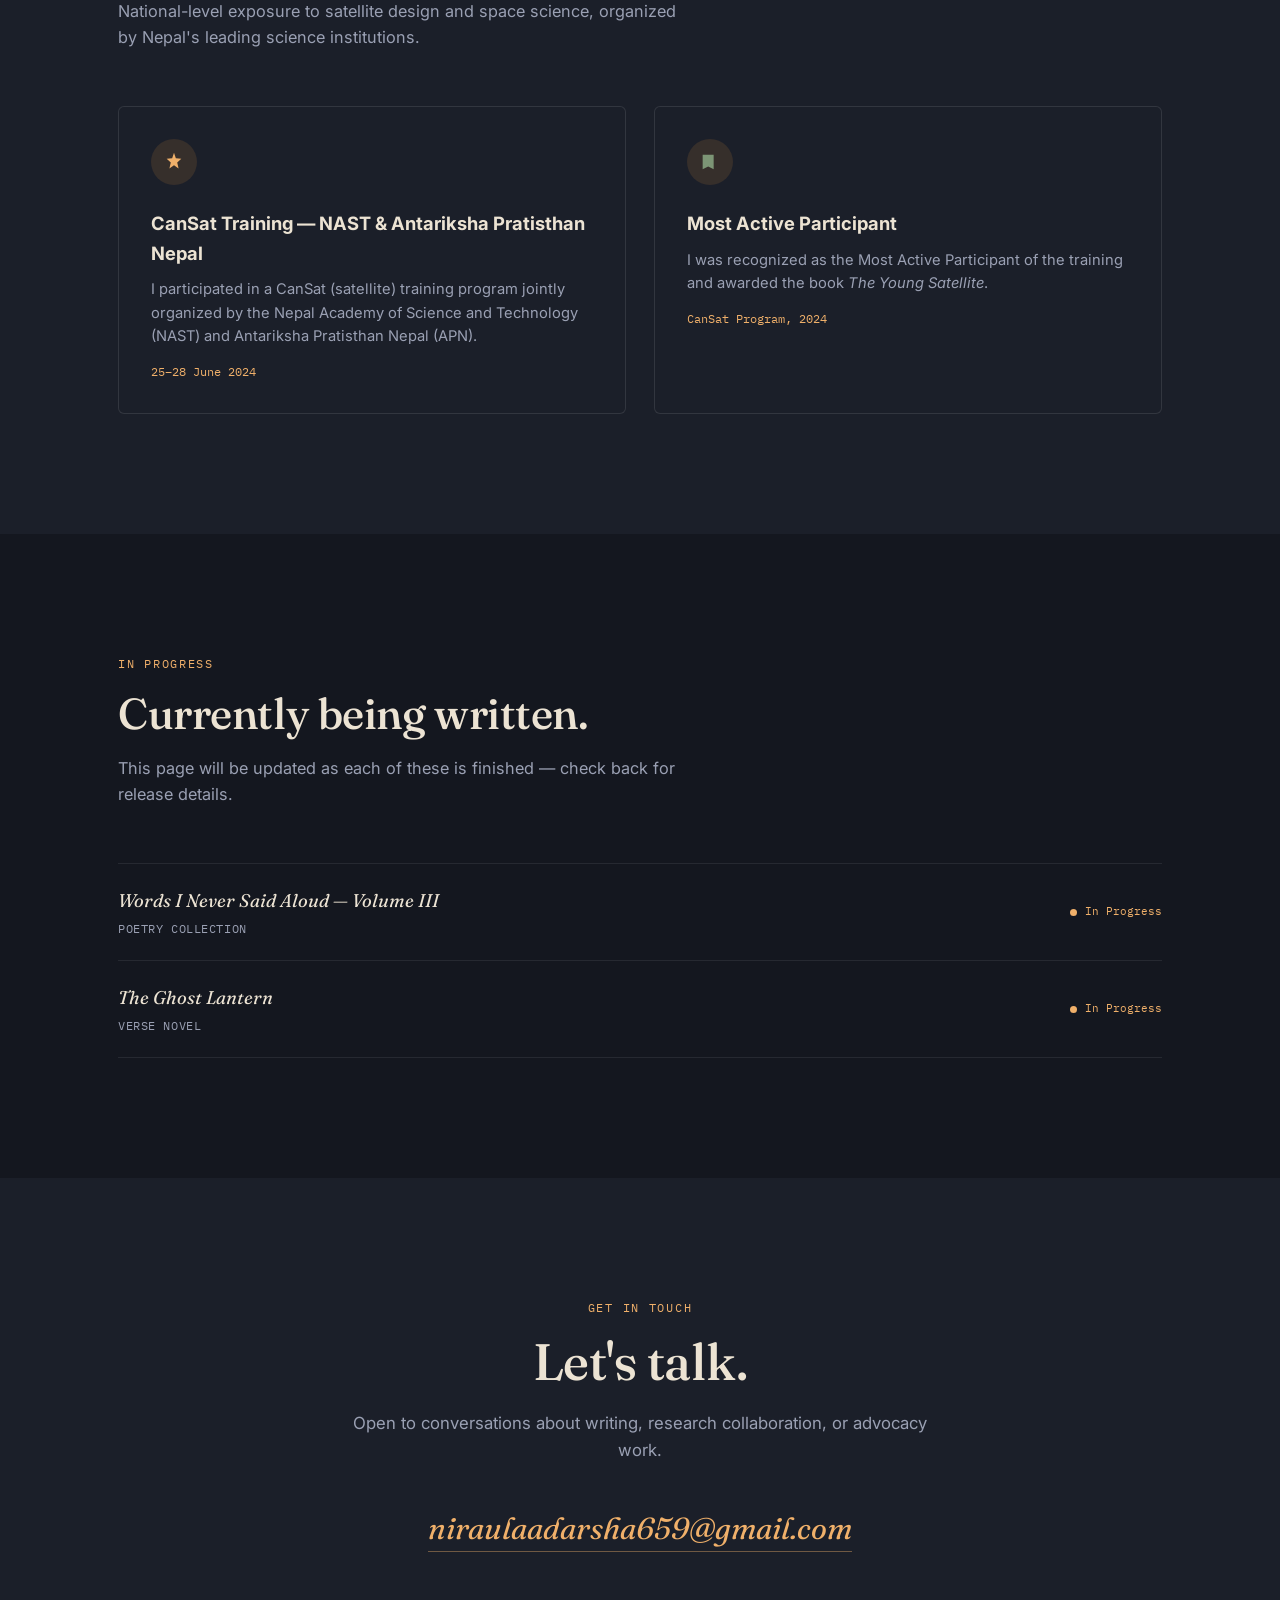
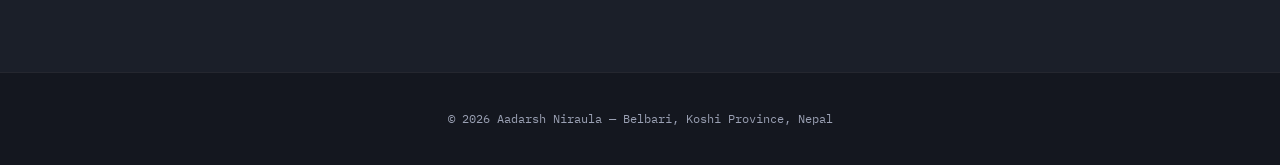
==== commit 776b6ec5: "Update index.html" ====
--- a/index.html
+++ b/index.html
@@ -365,7 +365,7 @@
         <h2 class="sec-title" style="margin-bottom:24px;">Words, research, and service — built out of the same fire.</h2>
         <div class="about-text">
           <p>I'm <strong>Aadarsh Niraula</strong>. I completed my +2 (Grade 12) at Golden Gate International College. Since then, my work has moved across three lanes that all trace back to the same instinct: turning hard, lived experience into something that helps someone else.</p>
-          <p>I've written two poetry collections, <strong>Words I Never Said Aloud</strong> (Volumes I &amp; II), and recently completed an independent research study on persona drift in AI role-play, formally published with a DOI. Alongside the writing and research, I've spent years as a social worker and activist — leading children's clubs, organizing community programs, and speaking at events during and after my school years.</p>
+          <p>I've written two poetry collections, <strong>Words I Never Said Aloud</strong> (Volumes I &amp; II), and published four pieces of independent research: spanning AI behavior, human genetics, student wellbeing, and education reform in Nepal; released with a DOI or on Medium. Alongside the writing and research, I've spent years as a social worker and activist — leading children's clubs, organizing community programs, and speaking at events during and after my school years.</p>
           <p>I was also recognized as the <strong>Most Active Participant</strong> at a national CanSat satellite training organized by NAST and Antariksha Pratisthan Nepal, awarded the book <em>The Young Satellite</em>.</p>
         </div>
         <div class="stat-row">
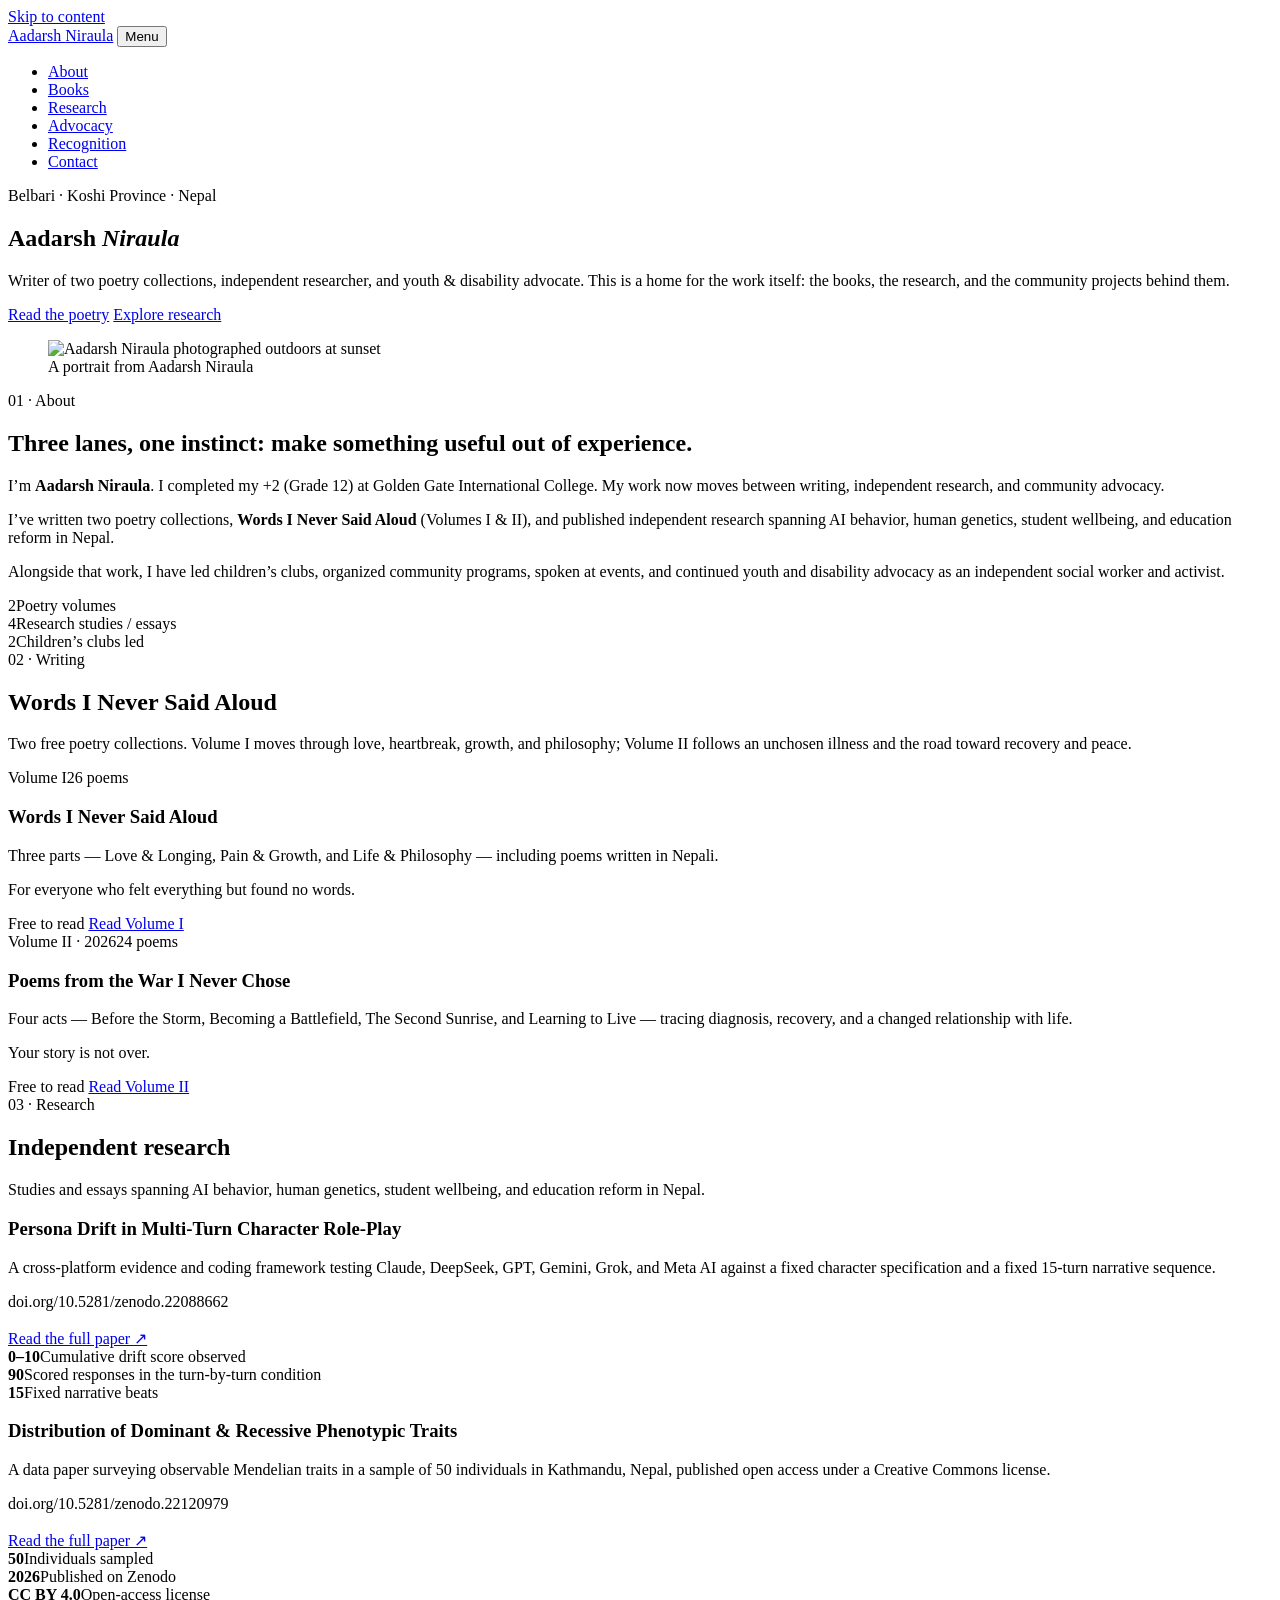
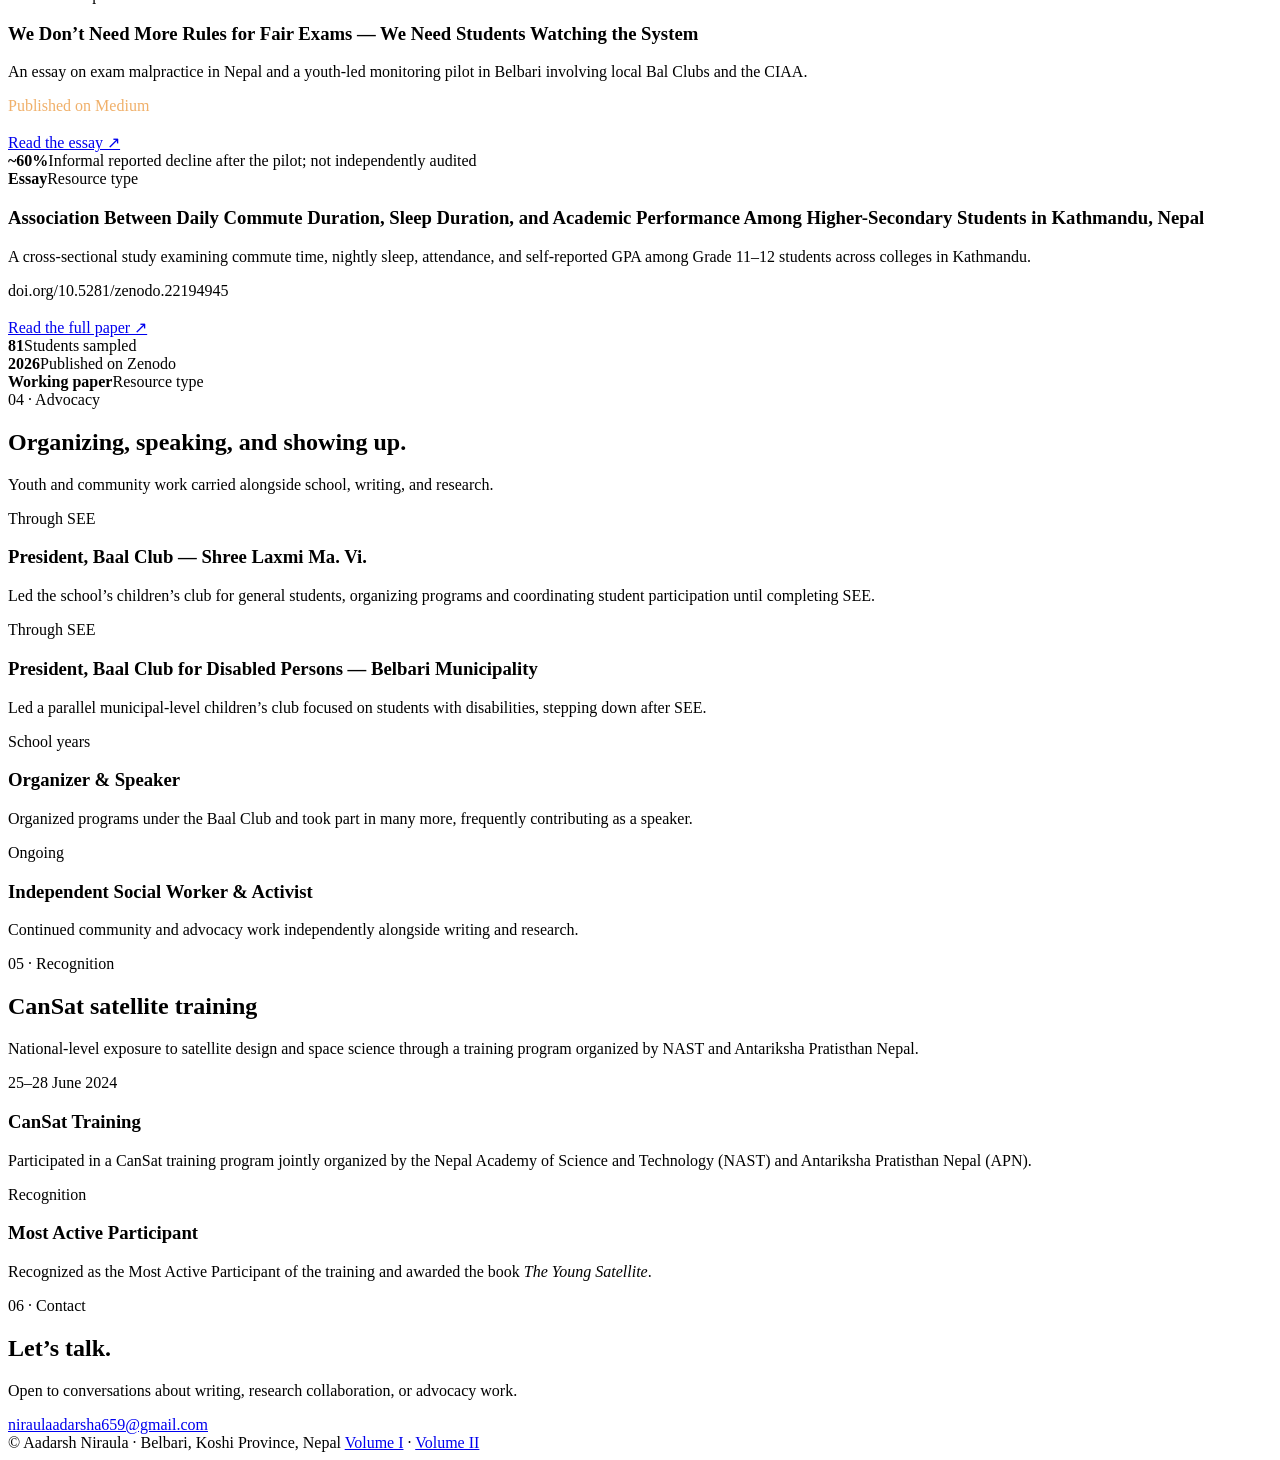
==== commit 673e493f: "Update index.html" ====
--- a/index.html
+++ b/index.html
@@ -1,653 +1,292 @@
-<!DOCTYPE html>
+<!doctype html>
 <html lang="en">
 <head>
-<meta charset="UTF-8">
-<meta name="viewport" content="width=device-width, initial-scale=1.0">
-<title>Aadarsh Niraula — Writer · Researcher · Advocate</title>
-<meta name="description" content="Portfolio of Aadarsh Niraula: poet, independent researcher, and social advocate from Belbari, Nepal.">
+<meta charset="utf-8">
+<meta name="viewport" content="width=device-width, initial-scale=1">
+<title>Aadarsh Niraula — Writer, Researcher & Advocate</title>
+<meta name="description" content="The official portfolio of Aadarsh Niraula, a writer, independent researcher, and youth advocate from Belbari, Nepal. Read his poetry and explore his research and community work.">
+<link rel="canonical" href="https://aadarshniraula.com.np/">
+<link rel="icon" href="/favicon.svg" type="image/svg+xml">
+<meta name="theme-color" content="#111318">
+<meta name="robots" content="index, follow">
+<meta property="og:type" content="website">
+<meta property="og:title" content="Aadarsh Niraula — Writer, Researcher & Advocate">
+<meta property="og:description" content="Poetry, independent research, and youth advocacy by Aadarsh Niraula, based in Belbari, Nepal.">
+<meta property="og:url" content="https://aadarshniraula.com.np/">
+<meta property="og:image" content="https://aadarshniraula.com.np/assets/og-image.jpg">
+<meta property="og:image:width" content="1200">
+<meta property="og:image:height" content="630">
+<meta property="og:image:alt" content="Aadarsh Niraula in front of a city skyline at sunset">
+<meta name="twitter:card" content="summary_large_image">
+<meta name="twitter:title" content="Aadarsh Niraula — Writer, Researcher & Advocate">
+<meta name="twitter:description" content="Poetry, independent research, and youth advocacy by Aadarsh Niraula.">
+<meta name="twitter:image" content="https://aadarshniraula.com.np/assets/og-image.jpg">
 <link rel="preconnect" href="https://fonts.googleapis.com">
 <link rel="preconnect" href="https://fonts.gstatic.com" crossorigin>
-<link href="https://fonts.googleapis.com/css2?family=Fraunces:ital,opsz,wght@0,9..144,300;0,9..144,400;0,9..144,500;0,9..144,600;0,9..144,700;1,9..144,400;1,9..144,500&family=Inter:wght@400;500;600&family=IBM+Plex+Mono:wght@400;500&display=swap" rel="stylesheet">
-<style>
-  :root{
-    --ink:#14171f;
-    --ink-2:#1b1f29;
-    --ink-3:#232838;
-    --parchment:#ece3d3;
-    --parchment-2:#e0d5bd;
-    --ember:#d98b3e;
-    --ember-light:#f0b06a;
-    --rose:#a05a5e;
-    --sage:#7c9575;
-    --muted:#9aa0b3;
-    --muted-dark:#6b6455;
-    --text-dark:#2a2620;
-    --max:1100px;
-  }
-  *{box-sizing:border-box;}
-  html{scroll-behavior:smooth;}
-  @media (prefers-reduced-motion: reduce){
-    html{scroll-behavior:auto;}
-    *{animation-duration:0.01ms !important; animation-iteration-count:1 !important; transition-duration:0.01ms !important; scroll-behavior:auto !important;}
-  }
-  body{
-    margin:0;
-    background:var(--ink);
-    color:var(--parchment);
-    font-family:'Inter', sans-serif;
-    font-size:16px;
-    line-height:1.6;
-    -webkit-font-smoothing:antialiased;
-  }
-  a{color:inherit;}
-  ::selection{background:var(--ember); color:var(--ink);}
-
-  .wrap{max-width:var(--max); margin:0 auto; padding:0 28px;}
-
-  h1,h2,h3{font-family:'Fraunces', serif; font-weight:500; margin:0; letter-spacing:-0.01em;}
-
-  /* ---------- lantern progress rail ---------- */
-  .lantern-rail{
-    position:fixed; top:0; right:0; width:3px; height:100%;
-    background:rgba(255,255,255,0.06); z-index:80;
-  }
-  .lantern-fill{
-    position:absolute; top:0; left:0; width:100%; height:0%;
-    background:linear-gradient(180deg, var(--ember-light), var(--ember));
-    box-shadow:0 0 12px 1px var(--ember);
-    transition:height 0.08s linear;
-  }
-
-  /* ---------- nav ---------- */
-  nav{
-    position:fixed; top:0; left:0; right:0; z-index:70;
-    padding:20px 0;
-    transition:background 0.35s ease, padding 0.35s ease, border-color 0.35s ease;
-    border-bottom:1px solid transparent;
-  }
-  nav.solid{
-    background:rgba(20,23,31,0.88);
-    backdrop-filter:blur(10px);
-    padding:14px 0;
-    border-bottom:1px solid rgba(255,255,255,0.07);
-  }
-  .navbar{display:flex; align-items:center; justify-content:space-between;}
-  .brand{
-    font-family:'Fraunces', serif; font-weight:600; font-size:1.05rem;
-    letter-spacing:0.01em; color:var(--parchment); text-decoration:none;
-  }
-  .brand em{font-style:italic; color:var(--ember-light); font-weight:400;}
-  .nav-links{display:flex; gap:30px; list-style:none; margin:0; padding:0;}
-  .nav-links a{
-    text-decoration:none; color:var(--muted); font-size:0.88rem;
-    letter-spacing:0.03em; text-transform:uppercase; font-weight:500;
-    transition:color 0.25s ease; position:relative;
-  }
-  .nav-links a:hover, .nav-links a:focus-visible{color:var(--ember-light);}
-  .nav-toggle{display:none; background:none; border:none; color:var(--parchment); font-size:1.6rem; cursor:pointer; padding:4px;}
-  @media (max-width:780px){
-    .nav-links{
-      position:fixed; top:0; right:0; height:100vh; width:min(78vw,320px);
-      background:var(--ink-2); flex-direction:column; justify-content:center;
-      align-items:flex-start; gap:26px; padding:0 40px;
-      transform:translateX(100%); transition:transform 0.4s cubic-bezier(.65,0,.35,1);
-      box-shadow:-8px 0 30px rgba(0,0,0,0.4);
+<link href="https://fonts.googleapis.com/css2?family=Inter:wght@400;500;600&display=swap" rel="stylesheet">
+<link rel="stylesheet" href="/assets/site.css">
+<script type="application/ld+json">
+{
+  "@context":"https://schema.org",
+  "@graph":[
+    {
+      "@type":"Person",
+      "@id":"https://aadarshniraula.com.np/#person",
+      "name":"Aadarsh Niraula",
+      "url":"https://aadarshniraula.com.np/",
+      "jobTitle":"Writer, Independent Researcher and Social Advocate",
+      "image":"https://aadarshniraula.com.np/assets/aadarsh.webp",
+      "homeLocation":{
+        "@type":"Place",
+        "name":"Belbari, Koshi Province, Nepal"
+      }
+    },
+    {
+      "@type":"WebSite",
+      "@id":"https://aadarshniraula.com.np/#website",
+      "url":"https://aadarshniraula.com.np/",
+      "name":"Aadarsh Niraula",
+      "publisher":{"@id":"https://aadarshniraula.com.np/#person"}
     }
-    .nav-links.open{transform:translateX(0);}
-    .nav-toggle{display:block;}
-  }
-
-  /* ---------- hero ---------- */
-  header.hero{
-    min-height:100vh; display:flex; flex-direction:column; justify-content:center;
-    position:relative; overflow:hidden; padding-top:90px;
-    background:
-      radial-gradient(ellipse 60% 50% at 82% 18%, rgba(217,139,62,0.16), transparent 60%),
-      radial-gradient(ellipse 50% 40% at 10% 85%, rgba(160,90,94,0.10), transparent 60%),
-      var(--ink);
-  }
-  .hero-inner{position:relative; z-index:3;}
-  .eyebrow{
-    font-family:'IBM Plex Mono', monospace; font-size:0.78rem; letter-spacing:0.14em;
-    text-transform:uppercase; color:var(--ember-light); margin-bottom:22px; display:flex; align-items:center; gap:10px;
-  }
-  .eyebrow::before{content:""; width:26px; height:1px; background:var(--ember-light); display:inline-block;}
-  h1.name{
-    font-size:clamp(2.6rem, 8vw, 5.4rem); line-height:0.98; color:var(--parchment); margin-bottom:22px;
-  }
-  h1.name .last{display:block; color:var(--ember-light); font-style:italic; font-weight:400;}
-  .hero-tag{
-    max-width:560px; font-size:1.12rem; color:var(--muted); margin-bottom:36px; font-weight:400;
-  }
-  .hero-roles{display:flex; flex-wrap:wrap; gap:12px; margin-bottom:46px;}
-  .role-pill{
-    font-family:'IBM Plex Mono', monospace; font-size:0.78rem; letter-spacing:0.03em;
-    border:1px solid rgba(255,255,255,0.16); padding:7px 14px; border-radius:100px; color:var(--parchment-2);
-  }
-  .hero-cta{display:flex; gap:16px; flex-wrap:wrap; align-items:center;}
-  .btn{
-    display:inline-flex; align-items:center; gap:8px; text-decoration:none;
-    padding:13px 26px; border-radius:3px; font-weight:500; font-size:0.92rem;
-    transition:transform 0.25s ease, background 0.25s ease, border-color 0.25s ease;
-  }
-  .btn-primary{background:var(--ember); color:var(--ink);}
-  .btn-primary:hover, .btn-primary:focus-visible{background:var(--ember-light); transform:translateY(-2px);}
-  .btn-ghost{border:1px solid rgba(255,255,255,0.25); color:var(--parchment);}
-  .btn-ghost:hover, .btn-ghost:focus-visible{border-color:var(--ember-light); color:var(--ember-light);}
-
-  /* flame */
-  .flame-wrap{
-    position:absolute; top:16%; right:8%; width:120px; height:170px; z-index:2; opacity:0.9;
-  }
-  @media (max-width:900px){.flame-wrap{display:none;}}
-  .flame{transform-origin:50% 100%; animation:flicker 3.6s ease-in-out infinite;}
-  @keyframes flicker{
-    0%,100%{ transform:scale(1,1) rotate(0deg); filter:drop-shadow(0 0 14px rgba(240,176,106,0.55)); }
-    25%{ transform:scale(0.97,1.03) rotate(-1.2deg); filter:drop-shadow(0 0 20px rgba(240,176,106,0.7)); }
-    50%{ transform:scale(1.03,0.98) rotate(1deg); filter:drop-shadow(0 0 10px rgba(240,176,106,0.45)); }
-    75%{ transform:scale(0.99,1.01) rotate(-0.6deg); filter:drop-shadow(0 0 18px rgba(240,176,106,0.6)); }
-  }
-  .scroll-cue{
-    position:absolute; bottom:38px; left:28px; display:flex; align-items:center; gap:10px;
-    color:var(--muted); font-family:'IBM Plex Mono', monospace; font-size:0.72rem; letter-spacing:0.1em; text-transform:uppercase;
-  }
-  .scroll-cue .line{width:1px; height:34px; background:linear-gradient(var(--ember-light), transparent); animation:pulseline 2.2s ease-in-out infinite;}
-  @keyframes pulseline{0%,100%{opacity:0.3;} 50%{opacity:1;}}
-
-  /* ---------- reveal ---------- */
-  .reveal{opacity:0; transform:translateY(22px); transition:opacity 0.7s ease, transform 0.7s ease;}
-  .reveal.in{opacity:1; transform:translateY(0);}
-
-  /* ---------- section shells ---------- */
-  section{padding:120px 0;}
-  @media (max-width:780px){section{padding:80px 0;}}
-  .section-head{margin-bottom:56px; max-width:640px;}
-  .sec-eyebrow{
-    font-family:'IBM Plex Mono', monospace; font-size:0.76rem; letter-spacing:0.14em; text-transform:uppercase;
-    margin-bottom:16px; display:block;
-  }
-  .sec-title{font-size:clamp(1.9rem, 4vw, 2.7rem); line-height:1.1;}
-  .section-lede{margin-top:18px; font-size:1.02rem; color:var(--muted); max-width:560px;}
-
-  section.dark{background:var(--ink);}
-  section.parchment{background:var(--parchment); color:var(--text-dark);}
-  section.ink2{background:var(--ink-2);}
-  .parchment .sec-eyebrow{color:var(--rose);}
-  .dark .sec-eyebrow, .ink2 .sec-eyebrow{color:var(--ember-light);}
-  .parchment .section-lede{color:var(--muted-dark);}
-
-  /* ---------- about ---------- */
-  .about-grid{display:grid; grid-template-columns:220px 1fr; gap:56px; align-items:start;}
-  @media (max-width:720px){.about-grid{grid-template-columns:1fr; gap:32px;}}
-  .portrait{
-    width:180px; height:180px; border-radius:6px; overflow:hidden;
-    border:1px solid rgba(255,255,255,0.1);
-  }
-  .portrait img{width:100%; height:100%; object-fit:cover; display:block;}
-  .about-text p{margin:0 0 18px; color:var(--parchment-2); max-width:640px;}
-  .about-text strong{color:var(--parchment); font-weight:600;}
-  .stat-row{display:grid; grid-template-columns:repeat(3,1fr); gap:22px; margin-top:42px;}
-  @media (max-width:600px){.stat-row{grid-template-columns:1fr 1fr;}}
-  .stat{border-top:1px solid rgba(255,255,255,0.14); padding-top:14px;}
-  .stat .num{font-family:'Fraunces', serif; font-size:2rem; color:var(--ember-light); display:block;}
-  .stat .lbl{font-family:'IBM Plex Mono', monospace; font-size:0.72rem; letter-spacing:0.05em; text-transform:uppercase; color:var(--muted);}
-
-  /* ---------- books ---------- */
-  .book-grid{display:grid; grid-template-columns:1fr 1fr; gap:28px;}
-  @media (max-width:780px){.book-grid{grid-template-columns:1fr;}}
-  .book-card{
-    background:var(--ink); border:1px solid rgba(0,0,0,0.06); border-radius:6px; padding:34px;
-    position:relative; overflow:hidden;
-  }
-  .book-card::before{
-    content:""; position:absolute; left:0; top:0; bottom:0; width:6px; background:var(--rose);
-  }
-  .book-card .vol{font-family:'IBM Plex Mono', monospace; font-size:0.74rem; letter-spacing:0.1em; text-transform:uppercase; color:var(--ember-light); margin-bottom:10px; display:block;}
-  .book-card h3{color:var(--parchment); font-size:1.5rem; margin-bottom:6px; line-height:1.2;}
-  .book-card .subtitle{font-style:italic; color:var(--muted); font-size:0.95rem; margin-bottom:18px;}
-  .book-card p.desc{color:var(--parchment-2); font-size:0.94rem; margin-bottom:20px;}
-  .book-card .pull{
-    font-family:'Fraunces', serif; font-style:italic; font-size:1.02rem; color:var(--ember-light);
-    border-left:2px solid var(--ember); padding-left:16px; line-height:1.5;
-  }
-  .book-card .meta{margin-top:22px; font-family:'IBM Plex Mono', monospace; font-size:0.74rem; color:var(--muted);}
-  .book-card.upcoming{border-style:dashed; border-color:rgba(255,255,255,0.18); background:transparent;}
-  .book-card.upcoming::before{background:var(--sage);}
-  .badge-progress{
-    display:inline-block; font-family:'IBM Plex Mono', monospace; font-size:0.68rem; letter-spacing:0.06em;
-    text-transform:uppercase; color:var(--sage); border:1px solid var(--sage); padding:4px 10px; border-radius:100px; margin-bottom:14px;
-  }
-
-  /* ---------- research ---------- */
-  .research-card{
-    background:var(--ink-2); border:1px solid rgba(255,255,255,0.08); border-radius:6px;
-    padding:42px; display:grid; grid-template-columns:1.3fr 1fr; gap:40px;
-  }
-  @media (max-width:820px){.research-card{grid-template-columns:1fr;}}
-  .research-card h3{color:var(--parchment); font-size:1.5rem; margin-bottom:14px; line-height:1.25;}
-  .research-card p{color:var(--parchment-2); font-size:0.96rem; margin-bottom:20px;}
-  .doi-box{
-    font-family:'IBM Plex Mono', monospace; font-size:0.82rem; color:var(--sage);
-    background:rgba(124,149,117,0.08); border:1px solid rgba(124,149,117,0.3);
-    padding:12px 16px; border-radius:4px; display:inline-block; margin-bottom:22px; word-break:break-all;
-  }
-  .research-stats{display:flex; flex-direction:column; gap:18px;}
-  .rstat{border-left:2px solid var(--sage); padding-left:16px;}
-  .rstat .num{font-family:'Fraunces', serif; font-size:1.8rem; color:var(--sage); display:block; line-height:1;}
-  .rstat .desc-sm{font-size:0.82rem; color:var(--muted); margin-top:4px;}
-  .platform-list{
-    display:flex; flex-wrap:wrap; gap:8px; margin-top:6px;
-  }
-  .platform-list span{
-    font-family:'IBM Plex Mono', monospace; font-size:0.7rem; padding:4px 9px; border:1px solid rgba(255,255,255,0.14);
-    border-radius:100px; color:var(--muted);
-  }
-
-  /* ---------- timeline (advocacy) ---------- */
-  .timeline{position:relative; padding-left:36px;}
-  .timeline::before{content:""; position:absolute; left:6px; top:6px; bottom:6px; width:1px; background:rgba(42,38,32,0.18);}
-  .tl-item{position:relative; padding-bottom:44px;}
-  .tl-item:last-child{padding-bottom:0;}
-  .tl-item::before{
-    content:""; position:absolute; left:-36px; top:4px; width:13px; height:13px; border-radius:50%;
-    background:var(--parchment); border:2px solid var(--rose);
-  }
-  .tl-item .yr{font-family:'IBM Plex Mono', monospace; font-size:0.76rem; letter-spacing:0.05em; color:var(--rose); text-transform:uppercase; margin-bottom:6px; display:block;}
-  .tl-item h4{font-family:'Fraunces', serif; font-weight:600; font-size:1.2rem; margin:0 0 8px; color:var(--text-dark);}
-  .tl-item p{margin:0; color:var(--muted-dark); font-size:0.95rem; max-width:560px;}
-
-  /* ---------- recognition ---------- */
-  .recog-grid{display:grid; grid-template-columns:1fr 1fr; gap:28px;}
-  @media (max-width:720px){.recog-grid{grid-template-columns:1fr;}}
-  .recog-card{
-    border:1px solid rgba(255,255,255,0.1); border-radius:6px; padding:32px; background:var(--ink-2);
-  }
-  .recog-card .icon{
-    width:46px; height:46px; border-radius:50%; background:rgba(217,139,62,0.14);
-    display:flex; align-items:center; justify-content:center; margin-bottom:20px;
-  }
-  .recog-card h4{color:var(--parchment); font-size:1.15rem; margin-bottom:10px;}
-  .recog-card p{color:var(--muted); font-size:0.92rem; margin:0;}
-  .recog-card .when{font-family:'IBM Plex Mono', monospace; font-size:0.72rem; color:var(--ember-light); margin-top:14px; display:block;}
-
-  /* ---------- in progress ---------- */
-  .progress-list{display:flex; flex-direction:column; gap:0;}
-  .progress-item{
-    display:flex; justify-content:space-between; align-items:center; gap:20px;
-    padding:22px 0; border-bottom:1px solid rgba(255,255,255,0.08);
-  }
-  .progress-item:first-child{border-top:1px solid rgba(255,255,255,0.08);}
-  .progress-item .ptitle{font-family:'Fraunces', serif; font-size:1.15rem; color:var(--parchment); font-style:italic;}
-  .progress-item .ptype{font-family:'IBM Plex Mono', monospace; font-size:0.72rem; color:var(--muted); text-transform:uppercase; letter-spacing:0.05em; margin-top:4px; display:block;}
-  .status-dot{
-    font-family:'IBM Plex Mono', monospace; font-size:0.7rem; color:var(--ember-light);
-    display:flex; align-items:center; gap:8px; white-space:nowrap;
-  }
-  .status-dot::before{content:""; width:7px; height:7px; border-radius:50%; background:var(--ember-light); animation:pulseline 1.8s ease-in-out infinite;}
-
-  /* ---------- contact ---------- */
-  .contact-inner{text-align:center; max-width:640px; margin:0 auto;}
-  .contact-inner .sec-title{font-size:clamp(2rem, 5vw, 3.2rem);}
-  .contact-inner p{color:var(--muted); margin:20px 0 40px; font-size:1.05rem;}
-  .email-link{
-    font-family:'Fraunces', serif; font-size:clamp(1.3rem,4vw,1.9rem); font-style:italic;
-    color:var(--ember-light); text-decoration:none; border-bottom:1px solid rgba(240,176,106,0.4);
-    padding-bottom:4px; transition:border-color 0.25s ease, color 0.25s ease;
-  }
-  .email-link:hover, .email-link:focus-visible{color:var(--parchment); border-color:var(--parchment);}
-
-  footer{padding:36px 0; border-top:1px solid rgba(255,255,255,0.07); text-align:center;}
-  footer p{font-family:'IBM Plex Mono', monospace; font-size:0.76rem; color:var(--muted); margin:0;}
-
-  .sr-only{position:absolute; width:1px; height:1px; overflow:hidden; clip:rect(0 0 0 0);}
-  a:focus-visible, button:focus-visible{outline:2px solid var(--ember-light); outline-offset:3px;}
-</style>
+  ]
+}
+</script>
 </head>
 <body>
-
-<div class="lantern-rail"><div class="lantern-fill" id="lanternFill"></div></div>
-
-<nav id="navbar">
-  <div class="wrap navbar">
-    <a href="#top" class="brand">Aadarsh <em>Niraula</em></a>
-    <ul class="nav-links" id="navLinks">
-      <li><a href="#about">About</a></li>
-      <li><a href="#books">Books</a></li>
-      <li><a href="#research">Research</a></li>
-      <li><a href="#advocacy">Advocacy</a></li>
-      <li><a href="#recognition">Recognition</a></li>
-      <li><a href="#contact">Contact</a></li>
-    </ul>
-    <button class="nav-toggle" id="navToggle" aria-label="Toggle navigation menu" aria-expanded="false">☰</button>
+<a class="skip-link" href="#main">Skip to content</a>
+
+<header class="site-header">
+  <div class="container nav">
+    <a class="wordmark" href="/" aria-label="Aadarsh Niraula home">Aadarsh <span>Niraula</span></a>
+    <button class="menu-button" type="button" aria-expanded="false" aria-controls="primary-navigation">Menu</button>
+    <nav aria-label="Primary navigation">
+      <ul class="nav-links" id="primary-navigation">
+        <li><a href="#about">About</a></li>
+        <li><a href="#books">Books</a></li>
+        <li><a href="#research">Research</a></li>
+        <li><a href="#advocacy">Advocacy</a></li>
+        <li><a href="#recognition">Recognition</a></li>
+        <li><a href="#contact">Contact</a></li>
+      </ul>
+    </nav>
   </div>
-</nav>
-
-<header class="hero" id="top">
-  <div class="flame-wrap" aria-hidden="true">
-    <svg class="flame" width="120" height="170" viewBox="0 0 120 170" fill="none">
-      <ellipse cx="60" cy="150" rx="8" ry="5" fill="#3a2b1c"/>
-      <rect x="57" y="120" width="6" height="34" rx="3" fill="#caa06a"/>
-      <path d="M60 20 C 30 60, 34 92, 55 108 C 42 90, 48 72, 60 58 C 70 76, 78 88, 66 108 C 90 94, 92 58, 60 20 Z" fill="url(#flameGrad)"/>
-      <path d="M60 55 C 50 72, 52 88, 62 98 C 55 86, 58 74, 63 66 C 68 76, 70 86, 64 98 C 76 90, 78 70, 60 55 Z" fill="#fff3d6" opacity="0.85"/>
-      <defs>
-        <linearGradient id="flameGrad" x1="60" y1="20" x2="60" y2="108" gradientUnits="userSpaceOnUse">
-          <stop offset="0%" stop-color="#f0b06a"/>
-          <stop offset="55%" stop-color="#d98b3e"/>
-          <stop offset="100%" stop-color="#a05a2e"/>
-        </linearGradient>
-      </defs>
-    </svg>
-  </div>
-  <div class="wrap hero-inner">
-    <span class="eyebrow">Belbari, Koshi Province, Nepal</span>
-    <h1 class="name">Aadarsh<span class="last">Niraula</span></h1>
-    <p class="hero-tag">Writer of two poetry collections, independent researcher on AI persona consistency, and youth &amp; disability advocate — currently building the next chapter of all three.</p>
-    <div class="hero-roles">
-      <span class="role-pill">Poet · 2 Volumes Published</span>
-      <span class="role-pill">Independent Researcher</span>
-      <span class="role-pill">Social Advocate</span>
-      <span class="role-pill">CanSat Trainee, NAST &amp; APN</span>
-    </div>
-    <div class="hero-cta">
-      <a href="#books" class="btn btn-primary">Read the Books</a>
-      <a href="#research" class="btn btn-ghost">View the Research</a>
-    </div>
-  </div>
-  <div class="scroll-cue"><span class="line"></span> Scroll</div>
 </header>
 
-<section class="dark" id="about">
-  <div class="wrap">
-    <div class="about-grid">
-      <div class="reveal"><div class="portrait"><img src="assets/aadarsh.png" alt="Portrait of Aadarsh Niraula" loading="lazy"></div></div>
-      <div class="reveal">
-        <span class="sec-eyebrow">About</span>
-        <h2 class="sec-title" style="margin-bottom:24px;">Words, research, and service — built out of the same fire.</h2>
-        <div class="about-text">
-          <p>I'm <strong>Aadarsh Niraula</strong>. I completed my +2 (Grade 12) at Golden Gate International College. Since then, my work has moved across three lanes that all trace back to the same instinct: turning hard, lived experience into something that helps someone else.</p>
-          <p>I've written two poetry collections, <strong>Words I Never Said Aloud</strong> (Volumes I &amp; II), and published four pieces of independent research: spanning AI behavior, human genetics, student wellbeing, and education reform in Nepal; released with a DOI or on Medium. Alongside the writing and research, I've spent years as a social worker and activist — leading children's clubs, organizing community programs, and speaking at events during and after my school years.</p>
-          <p>I was also recognized as the <strong>Most Active Participant</strong> at a national CanSat satellite training organized by NAST and Antariksha Pratisthan Nepal, awarded the book <em>The Young Satellite</em>.</p>
-        </div>
-        <div class="stat-row">
-          <div class="stat"><span class="num">2</span><span class="lbl">Poetry Volumes</span></div>
-          <div class="stat"><span class="num">4</span><span class="lbl">Published Research Studies</span></div>
-          <div class="stat"><span class="num">2</span><span class="lbl">Clubs Led as President</span></div>
-        </div>
-      </div>
-    </div>
-  </div>
-</section>
-
-<section class="parchment" id="books">
-  <div class="wrap">
-    <div class="section-head reveal">
-      <span class="sec-eyebrow">Writing</span>
-      <h2 class="sec-title">Words I Never Said Aloud</h2>
-      <p class="section-lede">Two free poetry collections — no purchase, no signup. Volume I moves through love, heartbreak, and the search for meaning; Volume II turns an unchosen illness and slow recovery into a record of survival.</p>
-    </div>
-    <div class="book-grid">
-      <div class="book-card reveal">
-        <span class="vol">Volume I</span>
-        <h3>Words I Never Said Aloud</h3>
-        <p class="desc">26 poems across three parts — Love &amp; Longing, Pain &amp; Growth, and Life &amp; Philosophy — including several written in Nepali.</p>
-        <p class="pull">"You feel like warmth, like a home I've never known, like the quiet after rain, my stillness in chaos, my peace."</p>
-        <div class="meta">Poetry Collection · Volume I</div>
-        <a href="read-vol-1.html" class="btn btn-primary" style="margin-top:22px;">Read Free →</a>
-      </div>
-      <div class="book-card reveal">
-        <span class="vol">Volume II · 2026</span>
-        <h3>Words I Never Said Aloud</h3>
-        <p class="subtitle">Poems from the War I Never Chose</p>
-        <p class="desc">24 poems across four acts — Before the Storm, Becoming a Battlefield, The Second Sunrise, and Learning to Live — tracing a full arc from diagnosis to recovery to peace.</p>
-        <p class="pull">"Your story is not over. Step out of the dark, and go live the life you were meant to love."</p>
-        <div class="meta">Poetry Collection · Volume II · Epilogue: "To the Reader"</div>
-        <a href="read-vol-2.html" class="btn btn-primary" style="margin-top:22px;">Read Free →</a>
-      </div>
-    </div>
-  </div>
-</section>
-
-<section class="ink2" id="research">
-  <div class="wrap">
-    <div class="section-head reveal">
-      <span class="sec-eyebrow">Research</span>
-      <h2 class="sec-title">Independent Research</h2>
-      <p class="section-lede">Independent studies spanning AI behavior, human genetics, and student wellbeing, plus advocacy writing on education reform in Nepal — different fields, same instinct for building a reproducible framework before drawing conclusions.</p>
-    </div>
-
-    <div class="research-card reveal">
+<main id="main">
+  <section class="hero" aria-labelledby="home-title">
+    <div class="container hero-grid">
       <div>
-        <h3>Persona Drift in Multi-Turn Character Role-Play</h3>
-        <p>A Cross-Platform Evidence and Coding Framework. Six publicly available AI platforms — Claude, DeepSeek, GPT, Gemini, Grok, and Meta AI — were tested against a single fixed character specification and a fixed 15-turn narrative sequence, scored against a locked coding manual built before any scoring took place. The study measured not just whether drift happened, but how: as a single sharp contradiction, or a gradual slide across several turns.</p>
-        <div class="doi-box">doi.org/10.5281/zenodo.22088662</div>
-        <br>
-        <a href="https://doi.org/10.5281/zenodo.22088662" target="_blank" rel="noopener" class="btn btn-primary">Read the Full Paper</a>
-      </div>
-      <div class="research-stats">
-        <div class="rstat">
-          <span class="num">0–10</span>
-          <span class="desc-sm">Cumulative drift score range across the 6 platforms tested (max possible: 24)</span>
-        </div>
-        <div class="rstat">
-          <span class="num">90</span>
-          <span class="desc-sm">Scored responses in the turn-by-turn condition alone</span>
-        </div>
-        <div class="rstat">
-          <span class="num">15</span>
-          <span class="desc-sm">Fixed narrative beats used identically across every platform</span>
-        </div>
-        <div class="rstat">
-          <div class="platform-list">
-            <span>Claude</span><span>DeepSeek</span><span>GPT</span><span>Gemini</span><span>Grok</span><span>Meta AI</span>
+        <div class="kicker">Belbari · Koshi Province · Nepal</div>
+        <h1 id="home-title">Aadarsh <em>Niraula</em></h1>
+        <p class="hero-lede">Writer of two poetry collections, independent researcher, and youth &amp; disability advocate. This is a home for the work itself: the books, the research, and the community projects behind them.</p>
+        <div class="hero-links">
+          <a class="button primary" href="#books">Read the poetry</a>
+          <a class="button secondary" href="#research">Explore research</a>
+        </div>
+      </div>
+      <figure class="hero-photo">
+        <img src="/assets/aadarsh.webp" width="1400" height="1400" alt="Aadarsh Niraula photographed outdoors at sunset" fetchpriority="high">
+        <figcaption class="photo-caption">A portrait from Aadarsh Niraula</figcaption>
+      </figure>
+    </div>
+  </section>
+
+  <section class="section dark" id="about" aria-labelledby="about-title">
+    <div class="container">
+      <div class="section-head">
+        <div><div class="section-label">01 · About</div></div>
+        <div><h2 id="about-title">Three lanes, one instinct: make something useful out of experience.</h2></div>
+      </div>
+      <div class="about-grid">
+        <div class="about-copy">
+          <p>I’m <strong>Aadarsh Niraula</strong>. I completed my +2 (Grade 12) at Golden Gate International College. My work now moves between writing, independent research, and community advocacy.</p>
+          <p>I’ve written two poetry collections, <strong>Words I Never Said Aloud</strong> (Volumes I &amp; II), and published independent research spanning AI behavior, human genetics, student wellbeing, and education reform in Nepal.</p>
+          <p>Alongside that work, I have led children’s clubs, organized community programs, spoken at events, and continued youth and disability advocacy as an independent social worker and activist.</p>
+        </div>
+        <div>
+          <div class="stats" aria-label="Selected work statistics">
+            <div class="stat"><span class="stat-number">2</span><span class="stat-label">Poetry volumes</span></div>
+            <div class="stat"><span class="stat-number">4</span><span class="stat-label">Research studies / essays</span></div>
+            <div class="stat"><span class="stat-number">2</span><span class="stat-label">Children’s clubs led</span></div>
           </div>
         </div>
       </div>
     </div>
-
-    <div class="research-card reveal" style="margin-top:28px;">
-      <div>
-        <h3>Distribution of Dominant &amp; Recessive Phenotypic Traits</h3>
-        <p>A Study of the Distribution of Dominant and Recessive Phenotypic Traits in a Sample of 50 Individuals in Kathmandu, Nepal. A data paper surveying observable Mendelian traits across a Kathmandu-based sample, published open access under a Creative Commons license.</p>
-        <div class="doi-box">doi.org/10.5281/zenodo.22120979</div>
-        <br>
-        <a href="https://doi.org/10.5281/zenodo.22120979" target="_blank" rel="noopener" class="btn btn-primary">Read the Full Paper</a>
-      </div>
-      <div class="research-stats">
-        <div class="rstat">
-          <span class="num">50</span>
-          <span class="desc-sm">Individuals sampled in Kathmandu, Nepal</span>
-        </div>
-        <div class="rstat">
-          <span class="num">2026</span>
-          <span class="desc-sm">Published on Zenodo, open access, CC BY 4.0</span>
-        </div>
-        <div class="rstat">
-          <span class="desc-sm" style="color:var(--muted); font-size:0.78rem;">Resource type: Data Paper</span>
-        </div>
-      </div>
-    </div>
-
-    <div class="research-card reveal" style="margin-top:28px;">
-      <div>
-        <h3>We Don't Need More Rules for Fair Exams — We Need Students Watching the System</h3>
-        <p>An essay on exam malpractice in Nepal and a small youth-led monitoring pilot run in Belbari with local Bal Clubs and the CIAA — what changed when students had a real channel to report problems, and what it would take to make that oversight the norm rather than a one-off pilot.</p>
-        <div class="doi-box" style="color:var(--ember-light); border-color:rgba(217,139,62,0.3); background:rgba(217,139,62,0.08);">Published on Medium</div>
-        <br>
-        <a href="https://medium.com/@niraulaadarsha659/we-dont-need-more-rules-for-fair-exams-we-need-students-watching-the-system-6b9a3e607199" target="_blank" rel="noopener" class="btn btn-primary">Read on Medium →</a>
-      </div>
-      <div class="research-stats">
-        <div class="rstat">
-          <span class="num">~60%</span>
-          <span class="desc-sm">Informal decline in reported malpractice in Belbari following the pilot (not independently audited)</span>
-        </div>
-        <div class="rstat">
-          <span class="desc-sm" style="color:var(--muted); font-size:0.78rem;">Resource type: Essay / Op-Ed</span>
-        </div>
-      </div>
-    </div>
-
-    <div class="research-card reveal" style="margin-top:28px;">
-      <div>
-        <h3>Association Between Daily Commute Duration, Sleep Duration, and Academic Performance Among Higher-Secondary Students in Kathmandu, Nepal</h3>
-        <p>A cross-sectional study examining the relationships between round-trip commute times, nightly sleep, class attendance, and self-reported GPA among Grade 11–12 students across colleges in Kathmandu, Nepal. Sleep duration and class attendance emerged as significant positive predictors of academic performance, while commute duration showed no direct association with either GPA or sleep.</p>
-        <div class="doi-box">doi.org/10.5281/zenodo.22194945</div>
-        <br>
-        <a href="https://doi.org/10.5281/zenodo.22194945" target="_blank" rel="noopener" class="btn btn-primary">Read the Full Paper</a>
-      </div>
-      <div class="research-stats">
-        <div class="rstat">
-          <span class="num">81</span>
-          <span class="desc-sm">Grade 11–12 students sampled across colleges in Kathmandu, Nepal</span>
-        </div>
-        <div class="rstat">
-          <span class="num">2026</span>
-          <span class="desc-sm">Published on Zenodo, open access, CC BY 4.0</span>
-        </div>
-        <div class="rstat">
-          <span class="desc-sm" style="color:var(--muted); font-size:0.78rem;">Resource type: Working Paper</span>
-        </div>
-      </div>
-    </div>
-  </div>
-</section>
-
-<section class="parchment" id="advocacy">
-  <div class="wrap">
-    <div class="section-head reveal">
-      <span class="sec-eyebrow">Advocacy &amp; Leadership</span>
-      <h2 class="sec-title">Years of organizing, speaking, and showing up.</h2>
-      <p class="section-lede">Community and youth work carried alongside school, illness, and recovery — leading two children's clubs and staying active as an independent social worker since.</p>
-    </div>
-    <div class="timeline reveal">
-      <div class="tl-item">
-        <span class="yr">Through SEE</span>
-        <h4>President, Baal Club — Shree Laxmi Ma. Vi.</h4>
-        <p>I led the school's children's club for general students, organizing programs and coordinating student participation until completing SEE.</p>
-      </div>
-      <div class="tl-item">
-        <span class="yr">Through SEE</span>
-        <h4>President, Baal Club for Disabled Persons — Belbari Municipality</h4>
-        <p>I led a parallel municipal-level children's club focused on students with disabilities, stepping down after SEE alongside the first role.</p>
-      </div>
-      <div class="tl-item">
-        <span class="yr">School Years</span>
-        <h4>Organizer &amp; Speaker</h4>
-        <p>I organized various programs under the Baal Club and took part in many more, frequently playing a key role as a speaker.</p>
-      </div>
-      <div class="tl-item">
-        <span class="yr">Ongoing</span>
-        <h4>Independent Social Worker &amp; Activist</h4>
-        <p>I've continued community and advocacy work independently in the years since, alongside writing and research.</p>
-      </div>
-    </div>
-  </div>
-</section>
-
-<section class="ink2" id="recognition">
-  <div class="wrap">
-    <div class="section-head reveal">
-      <span class="sec-eyebrow">Recognition</span>
-      <h2 class="sec-title">CanSat Satellite Training</h2>
-      <p class="section-lede">National-level exposure to satellite design and space science, organized by Nepal's leading science institutions.</p>
-    </div>
-    <div class="recog-grid reveal">
-      <div class="recog-card">
-        <div class="icon" aria-hidden="true">
-          <svg width="22" height="22" viewBox="0 0 24 24" fill="none"><path d="M12 2L14 8L20 8.5L15.5 12.5L17 19L12 15.5L7 19L8.5 12.5L4 8.5L10 8L12 2Z" fill="#f0b06a"/></svg>
-        </div>
-        <h4>CanSat Training — NAST &amp; Antariksha Pratisthan Nepal</h4>
-        <p>I participated in a CanSat (satellite) training program jointly organized by the Nepal Academy of Science and Technology (NAST) and Antariksha Pratisthan Nepal (APN).</p>
-        <span class="when">25–28 June 2024</span>
-      </div>
-      <div class="recog-card">
-        <div class="icon" aria-hidden="true">
-          <svg width="22" height="22" viewBox="0 0 24 24" fill="none"><path d="M4 4H16V20L10 17L4 20V4Z" fill="#7c9575"/></svg>
-        </div>
-        <h4>Most Active Participant</h4>
-        <p>I was recognized as the Most Active Participant of the training and awarded the book <em>The Young Satellite</em>.</p>
-        <span class="when">CanSat Program, 2024</span>
-      </div>
-    </div>
-  </div>
-</section>
-
-<section class="dark" id="progress">
-  <div class="wrap">
-    <div class="section-head reveal">
-      <span class="sec-eyebrow">In Progress</span>
-      <h2 class="sec-title">Currently being written.</h2>
-      <p class="section-lede">This page will be updated as each of these is finished — check back for release details.</p>
-    </div>
-    <div class="progress-list reveal">
-      <div class="progress-item">
-        <div><span class="ptitle">Words I Never Said Aloud — Volume III</span><span class="ptype">Poetry Collection</span></div>
-        <span class="status-dot">In Progress</span>
-      </div>
-      <div class="progress-item">
-        <div><span class="ptitle">The Ghost Lantern</span><span class="ptype">Verse Novel</span></div>
-        <span class="status-dot">In Progress</span>
-      </div>
-    </div>
-  </div>
-</section>
-
-<section class="ink2" id="contact">
-  <div class="wrap contact-inner reveal">
-    <span class="sec-eyebrow" style="color:var(--ember-light);">Get in Touch</span>
-    <h2 class="sec-title">Let's talk.</h2>
-    <p>Open to conversations about writing, research collaboration, or advocacy work.</p>
-    <a href="mailto:niraulaadarsha659@gmail.com" class="email-link">niraulaadarsha659@gmail.com</a>
-  </div>
-</section>
+  </section>
+
+  <section class="section paper" id="books" aria-labelledby="books-title">
+    <div class="container">
+      <div class="section-head">
+        <div><div class="section-label">02 · Writing</div></div>
+        <div>
+          <h2 id="books-title">Words I Never Said Aloud</h2>
+          <p class="section-intro">Two free poetry collections. Volume I moves through love, heartbreak, growth, and philosophy; Volume II follows an unchosen illness and the road toward recovery and peace.</p>
+        </div>
+      </div>
+      <div class="book-grid">
+        <article class="card">
+          <div class="card-top"><span class="eyebrow">Volume I</span><span class="meta">26 poems</span></div>
+          <h3>Words I Never Said Aloud</h3>
+          <p>Three parts — Love &amp; Longing, Pain &amp; Growth, and Life &amp; Philosophy — including poems written in Nepali.</p>
+          <p class="quote">For everyone who felt everything but found no words.</p>
+          <div class="card-footer">
+            <span class="meta">Free to read</span>
+            <a class="button primary" href="/read-vol-1.html">Read Volume I</a>
+          </div>
+        </article>
+        <article class="card">
+          <div class="card-top"><span class="eyebrow">Volume II · 2026</span><span class="meta">24 poems</span></div>
+          <h3>Poems from the War I Never Chose</h3>
+          <p>Four acts — Before the Storm, Becoming a Battlefield, The Second Sunrise, and Learning to Live — tracing diagnosis, recovery, and a changed relationship with life.</p>
+          <p class="quote">Your story is not over.</p>
+          <div class="card-footer">
+            <span class="meta">Free to read</span>
+            <a class="button primary" href="/read-vol-2.html">Read Volume II</a>
+          </div>
+        </article>
+      </div>
+    </div>
+  </section>
+
+  <section class="section alt" id="research" aria-labelledby="research-title">
+    <div class="container">
+      <div class="section-head">
+        <div><div class="section-label">03 · Research</div></div>
+        <div>
+          <h2 id="research-title">Independent research</h2>
+          <p class="section-intro">Studies and essays spanning AI behavior, human genetics, student wellbeing, and education reform in Nepal.</p>
+        </div>
+      </div>
+
+      <article class="research-card">
+        <div>
+          <h3>Persona Drift in Multi-Turn Character Role-Play</h3>
+          <p>A cross-platform evidence and coding framework testing Claude, DeepSeek, GPT, Gemini, Grok, and Meta AI against a fixed character specification and a fixed 15-turn narrative sequence.</p>
+          <div class="doi">doi.org/10.5281/zenodo.22088662</div><br>
+          <a class="button secondary" href="https://doi.org/10.5281/zenodo.22088662" target="_blank" rel="noopener noreferrer">Read the full paper ↗</a>
+        </div>
+        <div class="research-facts">
+          <div class="fact"><strong>0–10</strong><span>Cumulative drift score observed</span></div>
+          <div class="fact"><strong>90</strong><span>Scored responses in the turn-by-turn condition</span></div>
+          <div class="fact"><strong>15</strong><span>Fixed narrative beats</span></div>
+        </div>
+      </article>
+
+      <article class="research-card">
+        <div>
+          <h3>Distribution of Dominant &amp; Recessive Phenotypic Traits</h3>
+          <p>A data paper surveying observable Mendelian traits in a sample of 50 individuals in Kathmandu, Nepal, published open access under a Creative Commons license.</p>
+          <div class="doi">doi.org/10.5281/zenodo.22120979</div><br>
+          <a class="button secondary" href="https://doi.org/10.5281/zenodo.22120979" target="_blank" rel="noopener noreferrer">Read the full paper ↗</a>
+        </div>
+        <div class="research-facts">
+          <div class="fact"><strong>50</strong><span>Individuals sampled</span></div>
+          <div class="fact"><strong>2026</strong><span>Published on Zenodo</span></div>
+          <div class="fact"><strong>CC BY 4.0</strong><span>Open-access license</span></div>
+        </div>
+      </article>
+
+      <article class="research-card">
+        <div>
+          <h3>We Don’t Need More Rules for Fair Exams — We Need Students Watching the System</h3>
+          <p>An essay on exam malpractice in Nepal and a youth-led monitoring pilot in Belbari involving local Bal Clubs and the CIAA.</p>
+          <div class="doi" style="color:#f0b06a;border-color:rgba(217,139,62,.3)">Published on Medium</div><br>
+          <a class="button secondary" href="https://medium.com/@niraulaadarsha659/we-dont-need-more-rules-for-fair-exams-we-need-students-watching-the-system-6b9a3e607199" target="_blank" rel="noopener noreferrer">Read the essay ↗</a>
+        </div>
+        <div class="research-facts">
+          <div class="fact"><strong>~60%</strong><span>Informal reported decline after the pilot; not independently audited</span></div>
+          <div class="fact"><strong>Essay</strong><span>Resource type</span></div>
+        </div>
+      </article>
+
+      <article class="research-card">
+        <div>
+          <h3>Association Between Daily Commute Duration, Sleep Duration, and Academic Performance Among Higher-Secondary Students in Kathmandu, Nepal</h3>
+          <p>A cross-sectional study examining commute time, nightly sleep, attendance, and self-reported GPA among Grade 11–12 students across colleges in Kathmandu.</p>
+          <div class="doi">doi.org/10.5281/zenodo.22194945</div><br>
+          <a class="button secondary" href="https://doi.org/10.5281/zenodo.22194945" target="_blank" rel="noopener noreferrer">Read the full paper ↗</a>
+        </div>
+        <div class="research-facts">
+          <div class="fact"><strong>81</strong><span>Students sampled</span></div>
+          <div class="fact"><strong>2026</strong><span>Published on Zenodo</span></div>
+          <div class="fact"><strong>Working paper</strong><span>Resource type</span></div>
+        </div>
+      </article>
+    </div>
+  </section>
+
+  <section class="section paper" id="advocacy" aria-labelledby="advocacy-title">
+    <div class="container">
+      <div class="section-head">
+        <div><div class="section-label">04 · Advocacy</div></div>
+        <div>
+          <h2 id="advocacy-title">Organizing, speaking, and showing up.</h2>
+          <p class="section-intro">Youth and community work carried alongside school, writing, and research.</p>
+        </div>
+      </div>
+      <div class="timeline">
+        <article class="timeline-item">
+          <div class="timeline-year">Through SEE</div>
+          <div><h3>President, Baal Club — Shree Laxmi Ma. Vi.</h3><p>Led the school’s children’s club for general students, organizing programs and coordinating student participation until completing SEE.</p></div>
+        </article>
+        <article class="timeline-item">
+          <div class="timeline-year">Through SEE</div>
+          <div><h3>President, Baal Club for Disabled Persons — Belbari Municipality</h3><p>Led a parallel municipal-level children’s club focused on students with disabilities, stepping down after SEE.</p></div>
+        </article>
+        <article class="timeline-item">
+          <div class="timeline-year">School years</div>
+          <div><h3>Organizer &amp; Speaker</h3><p>Organized programs under the Baal Club and took part in many more, frequently contributing as a speaker.</p></div>
+        </article>
+        <article class="timeline-item">
+          <div class="timeline-year">Ongoing</div>
+          <div><h3>Independent Social Worker &amp; Activist</h3><p>Continued community and advocacy work independently alongside writing and research.</p></div>
+        </article>
+      </div>
+    </div>
+  </section>
+
+  <section class="section alt" id="recognition" aria-labelledby="recognition-title">
+    <div class="container">
+      <div class="section-head">
+        <div><div class="section-label">05 · Recognition</div></div>
+        <div>
+          <h2 id="recognition-title">CanSat satellite training</h2>
+          <p class="section-intro">National-level exposure to satellite design and space science through a training program organized by NAST and Antariksha Pratisthan Nepal.</p>
+        </div>
+      </div>
+      <div class="recognition">
+        <article class="card">
+          <div class="card-top"><span class="eyebrow">25–28 June 2024</span></div>
+          <h3>CanSat Training</h3>
+          <p>Participated in a CanSat training program jointly organized by the Nepal Academy of Science and Technology (NAST) and Antariksha Pratisthan Nepal (APN).</p>
+        </article>
+        <article class="card">
+          <div class="card-top"><span class="eyebrow">Recognition</span></div>
+          <h3>Most Active Participant</h3>
+          <p>Recognized as the Most Active Participant of the training and awarded the book <em>The Young Satellite</em>.</p>
+        </article>
+      </div>
+    </div>
+  </section>
+
+  <section class="section dark" id="contact" aria-labelledby="contact-title">
+    <div class="container contact">
+      <div><div class="section-label">06 · Contact</div><h2 id="contact-title">Let’s talk.</h2></div>
+      <div class="contact-copy">
+        <p>Open to conversations about writing, research collaboration, or advocacy work.</p>
+        <a class="email" href="mailto:niraulaadarsha659@gmail.com">niraulaadarsha659@gmail.com</a>
+      </div>
+    </div>
+  </section>
+</main>
 
 <footer>
-  <div class="wrap">
-    <p>© <span id="year"></span> Aadarsh Niraula — Belbari, Koshi Province, Nepal</p>
+  <div class="container footer-row">
+    <span>© <span data-year></span> Aadarsh Niraula · Belbari, Koshi Province, Nepal</span>
+    <span><a href="/read-vol-1.html">Volume I</a> · <a href="/read-vol-2.html">Volume II</a></span>
   </div>
 </footer>
 
-<script>
-  document.getElementById('year').textContent = new Date().getFullYear();
-
-  // nav solid on scroll
-  const nav = document.getElementById('navbar');
-  const fill = document.getElementById('lanternFill');
-  function onScroll(){
-    nav.classList.toggle('solid', window.scrollY > 40);
-    const h = document.documentElement;
-    const scrolled = (h.scrollTop || document.body.scrollTop);
-    const height = (h.scrollHeight || document.body.scrollHeight) - h.clientHeight;
-    const pct = height > 0 ? (scrolled / height) * 100 : 0;
-    fill.style.height = pct + '%';
-  }
-  document.addEventListener('scroll', onScroll, {passive:true});
-  onScroll();
-
-  // mobile nav
-  const toggle = document.getElementById('navToggle');
-  const links = document.getElementById('navLinks');
-  toggle.addEventListener('click', () => {
-    const open = links.classList.toggle('open');
-    toggle.setAttribute('aria-expanded', open ? 'true' : 'false');
-    toggle.textContent = open ? '✕' : '☰';
-  });
-  links.querySelectorAll('a').forEach(a => a.addEventListener('click', () => {
-    links.classList.remove('open');
-    toggle.setAttribute('aria-expanded', 'false');
-    toggle.textContent = '☰';
-  }));
-
-  // reveal on scroll
-  const revealEls = document.querySelectorAll('.reveal');
-  if ('IntersectionObserver' in window) {
-    const io = new IntersectionObserver((entries) => {
-      entries.forEach(e => { if (e.isIntersecting) { e.target.classList.add('in'); io.unobserve(e.target); } });
-    }, {threshold:0.15});
-    revealEls.forEach(el => io.observe(el));
-  } else {
-    revealEls.forEach(el => el.classList.add('in'));
-  }
-</script>
-
+<script src="/assets/site.js" defer></script>
 </body>
 </html>
